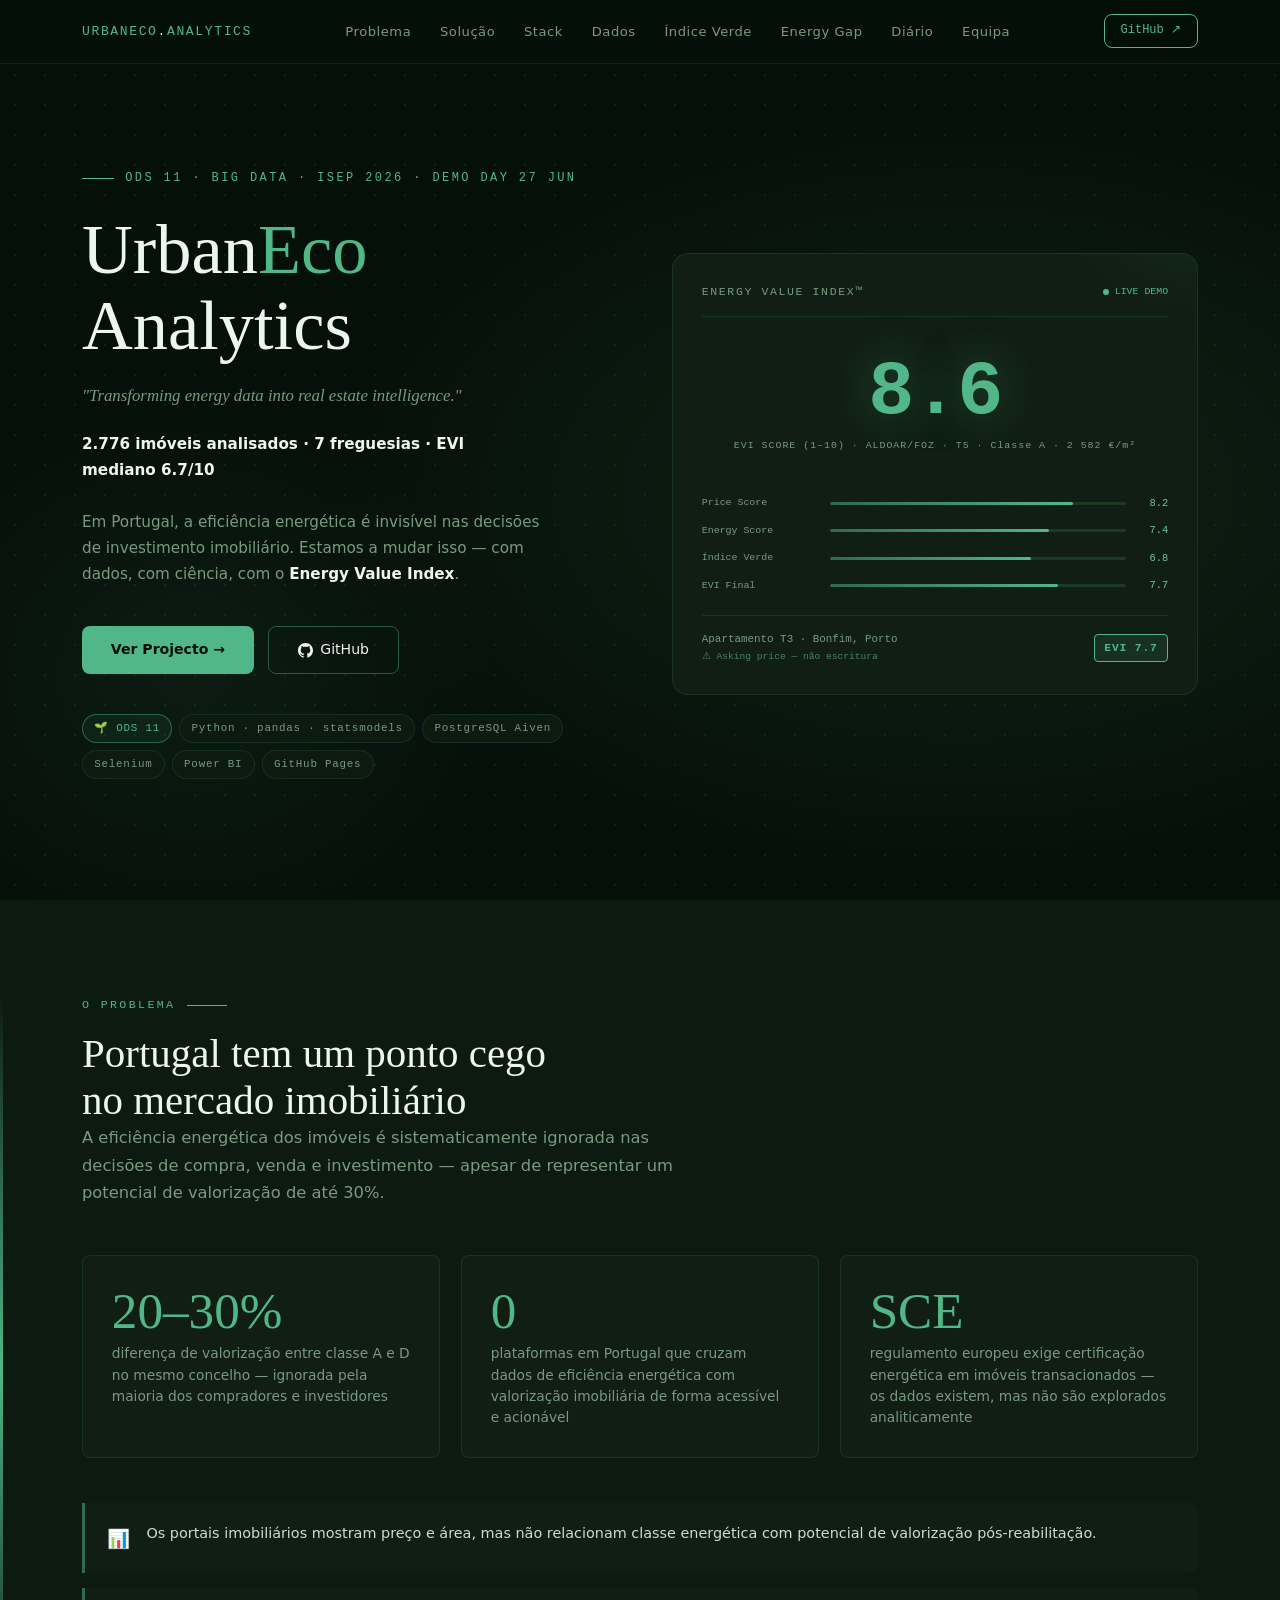
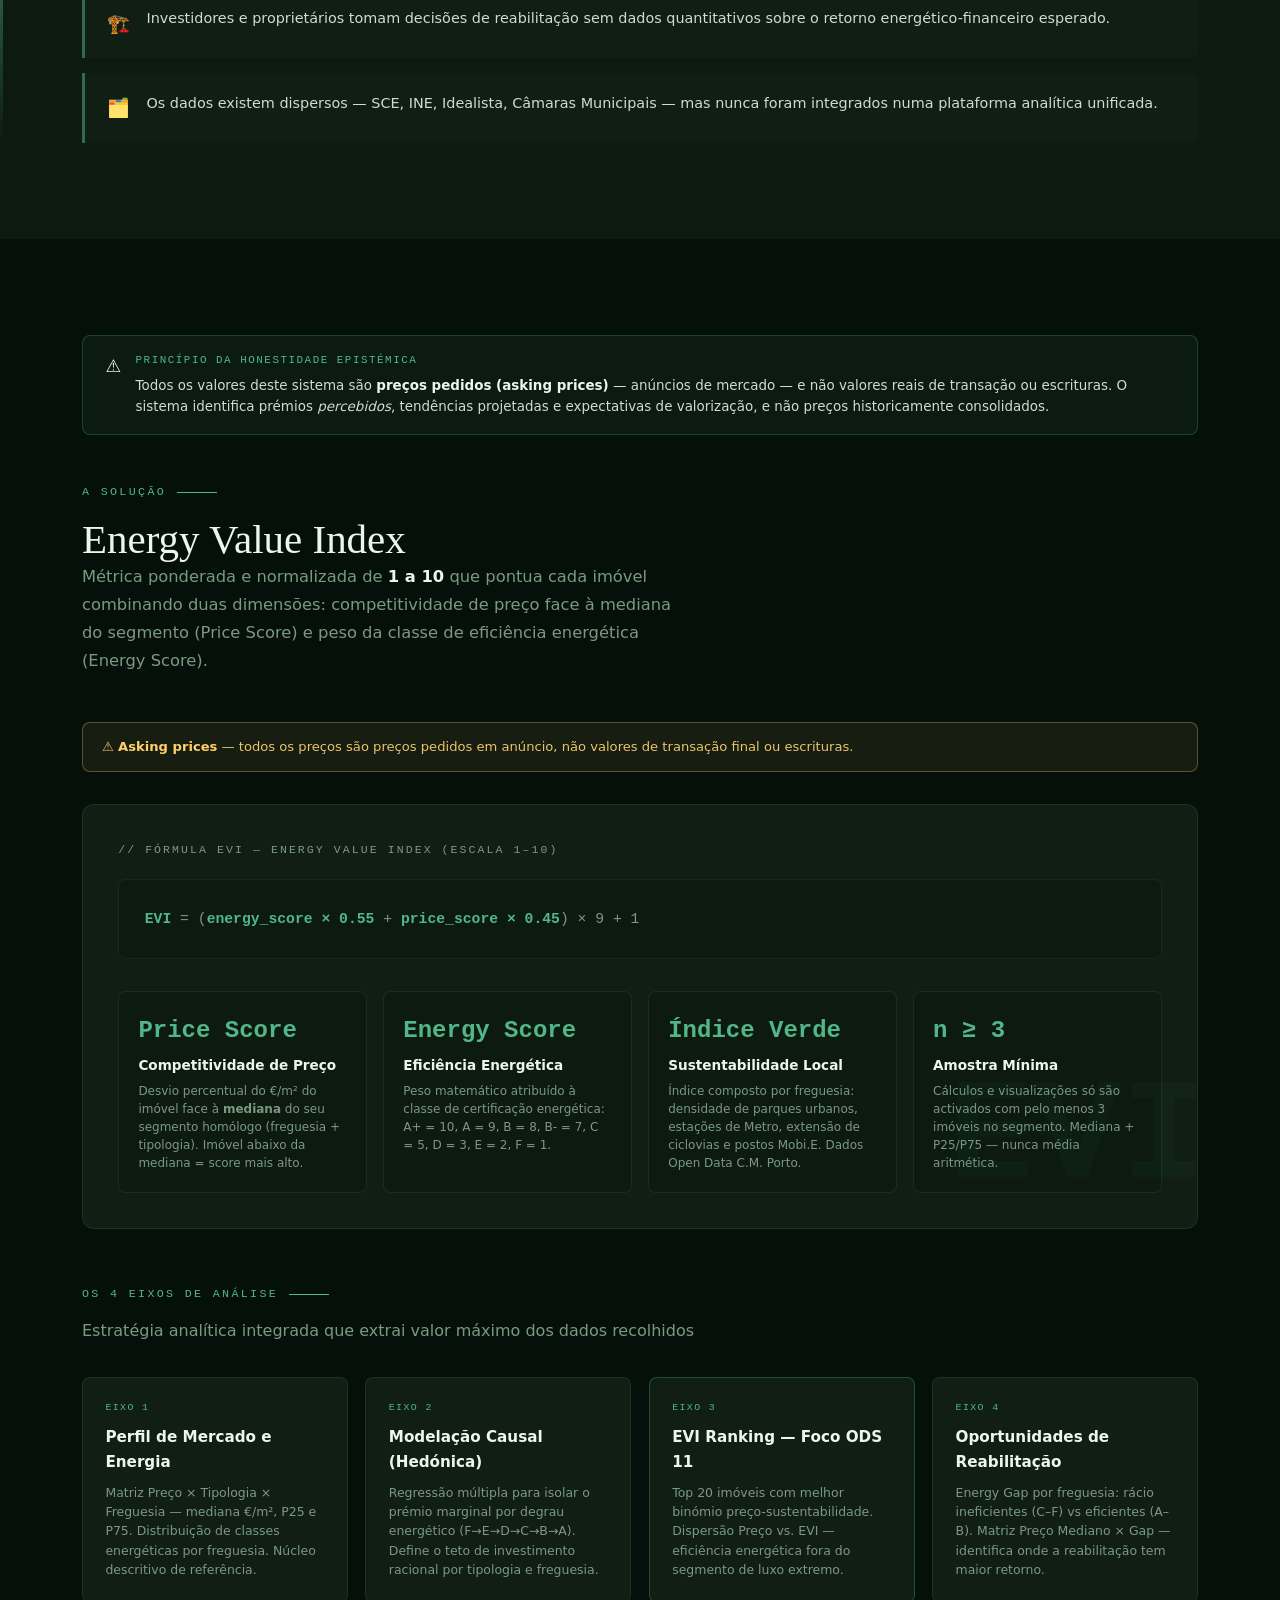
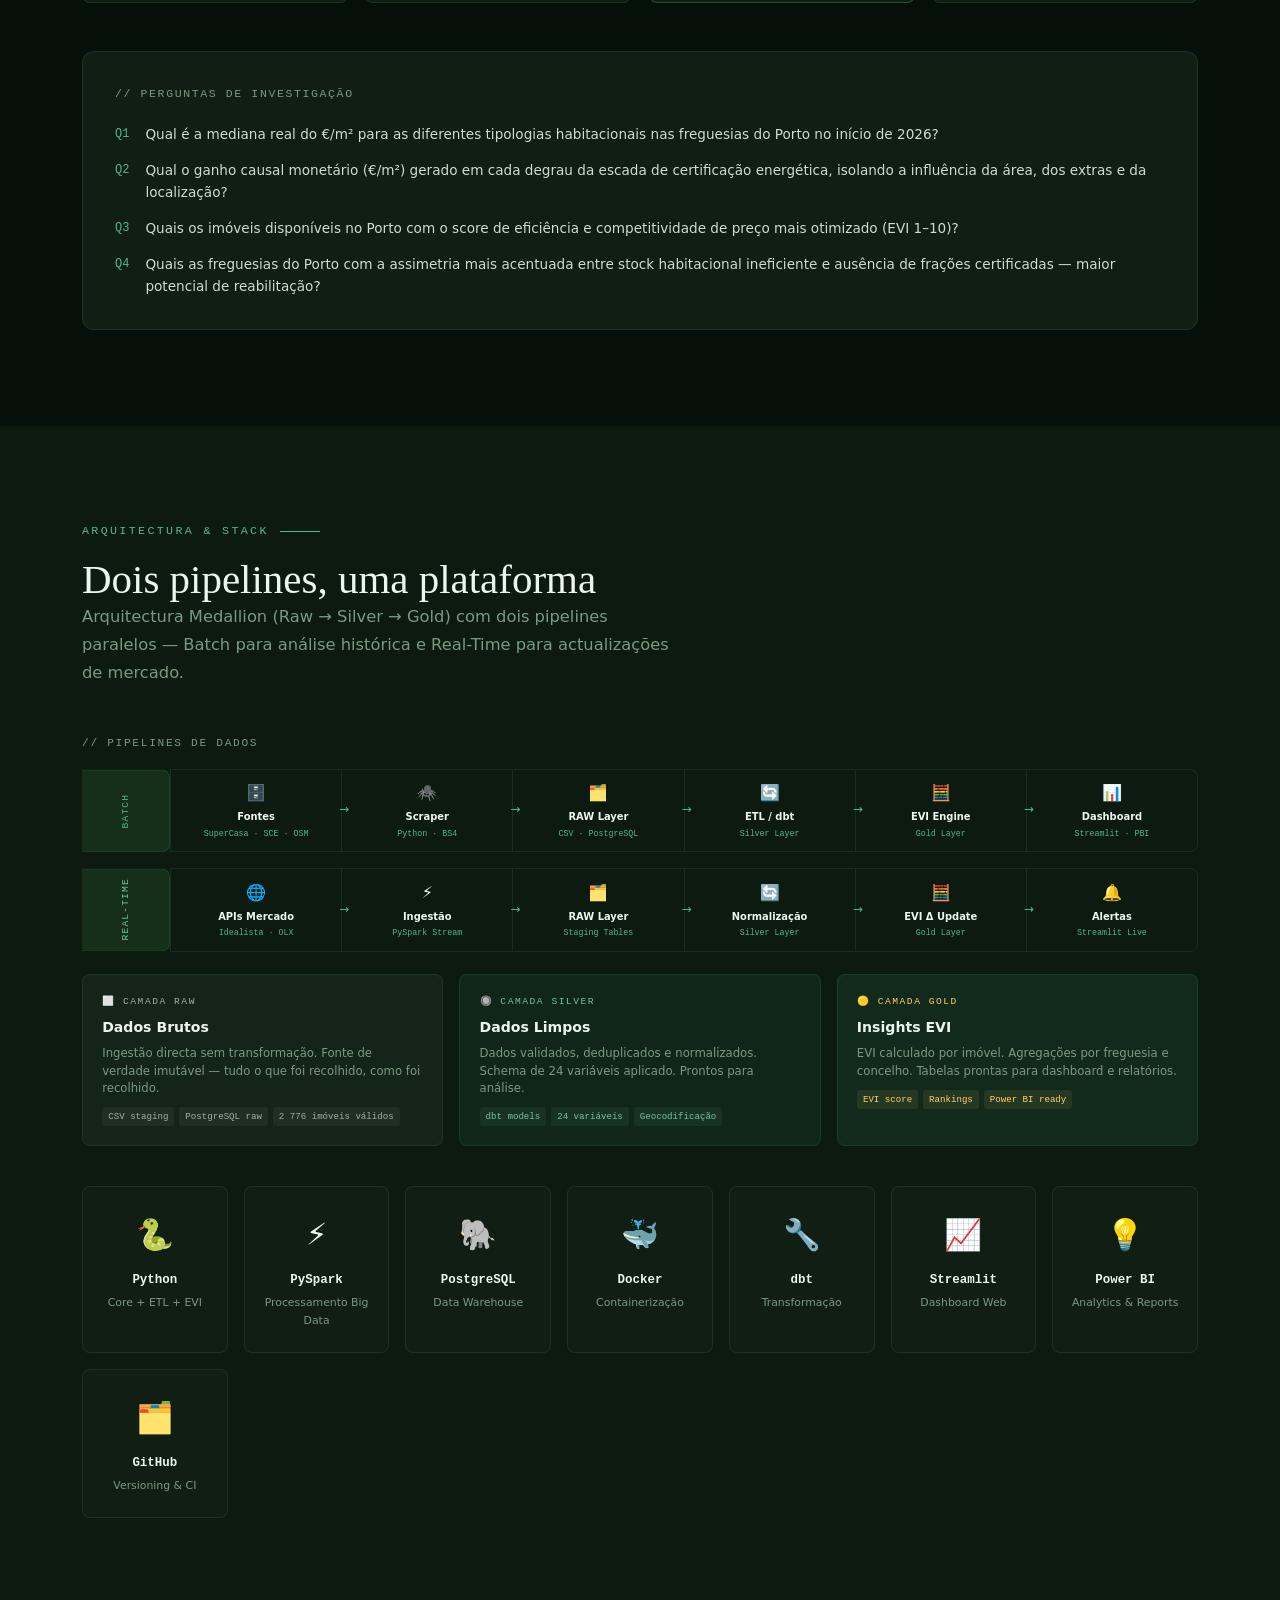
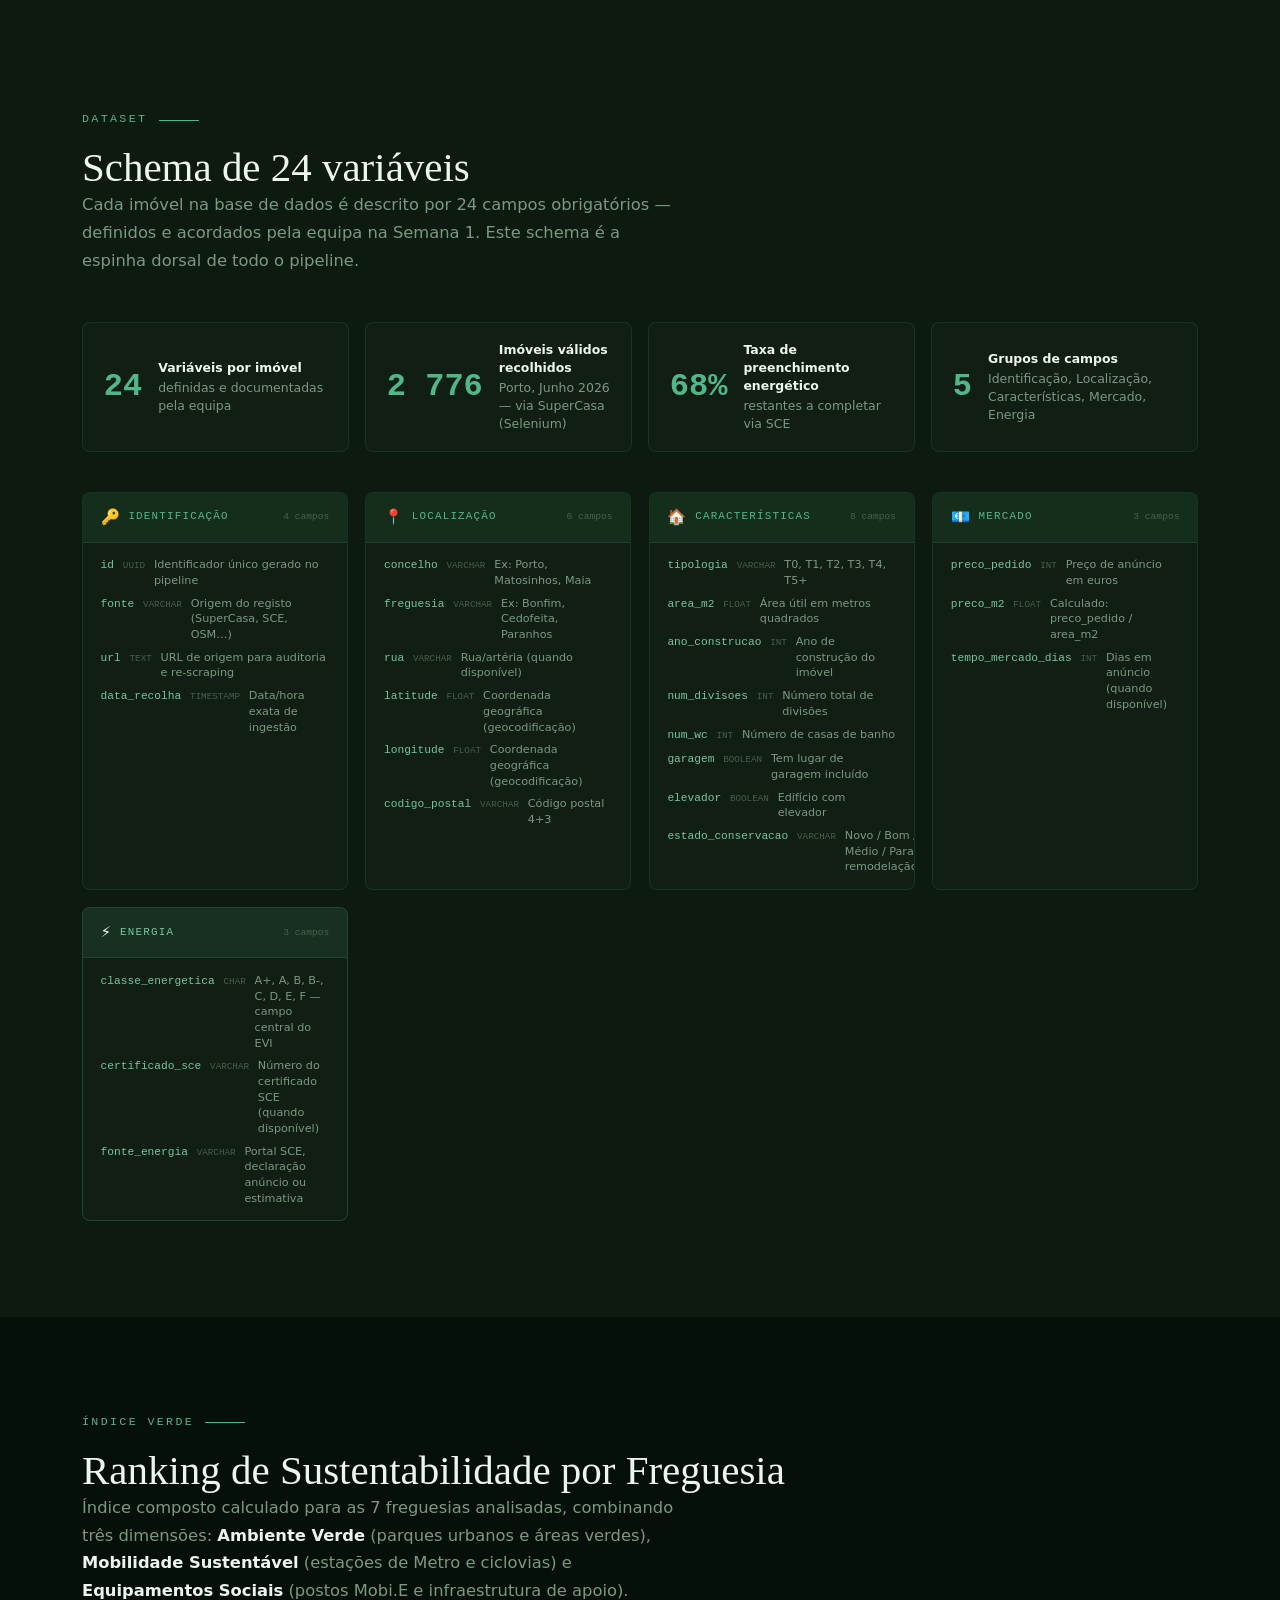
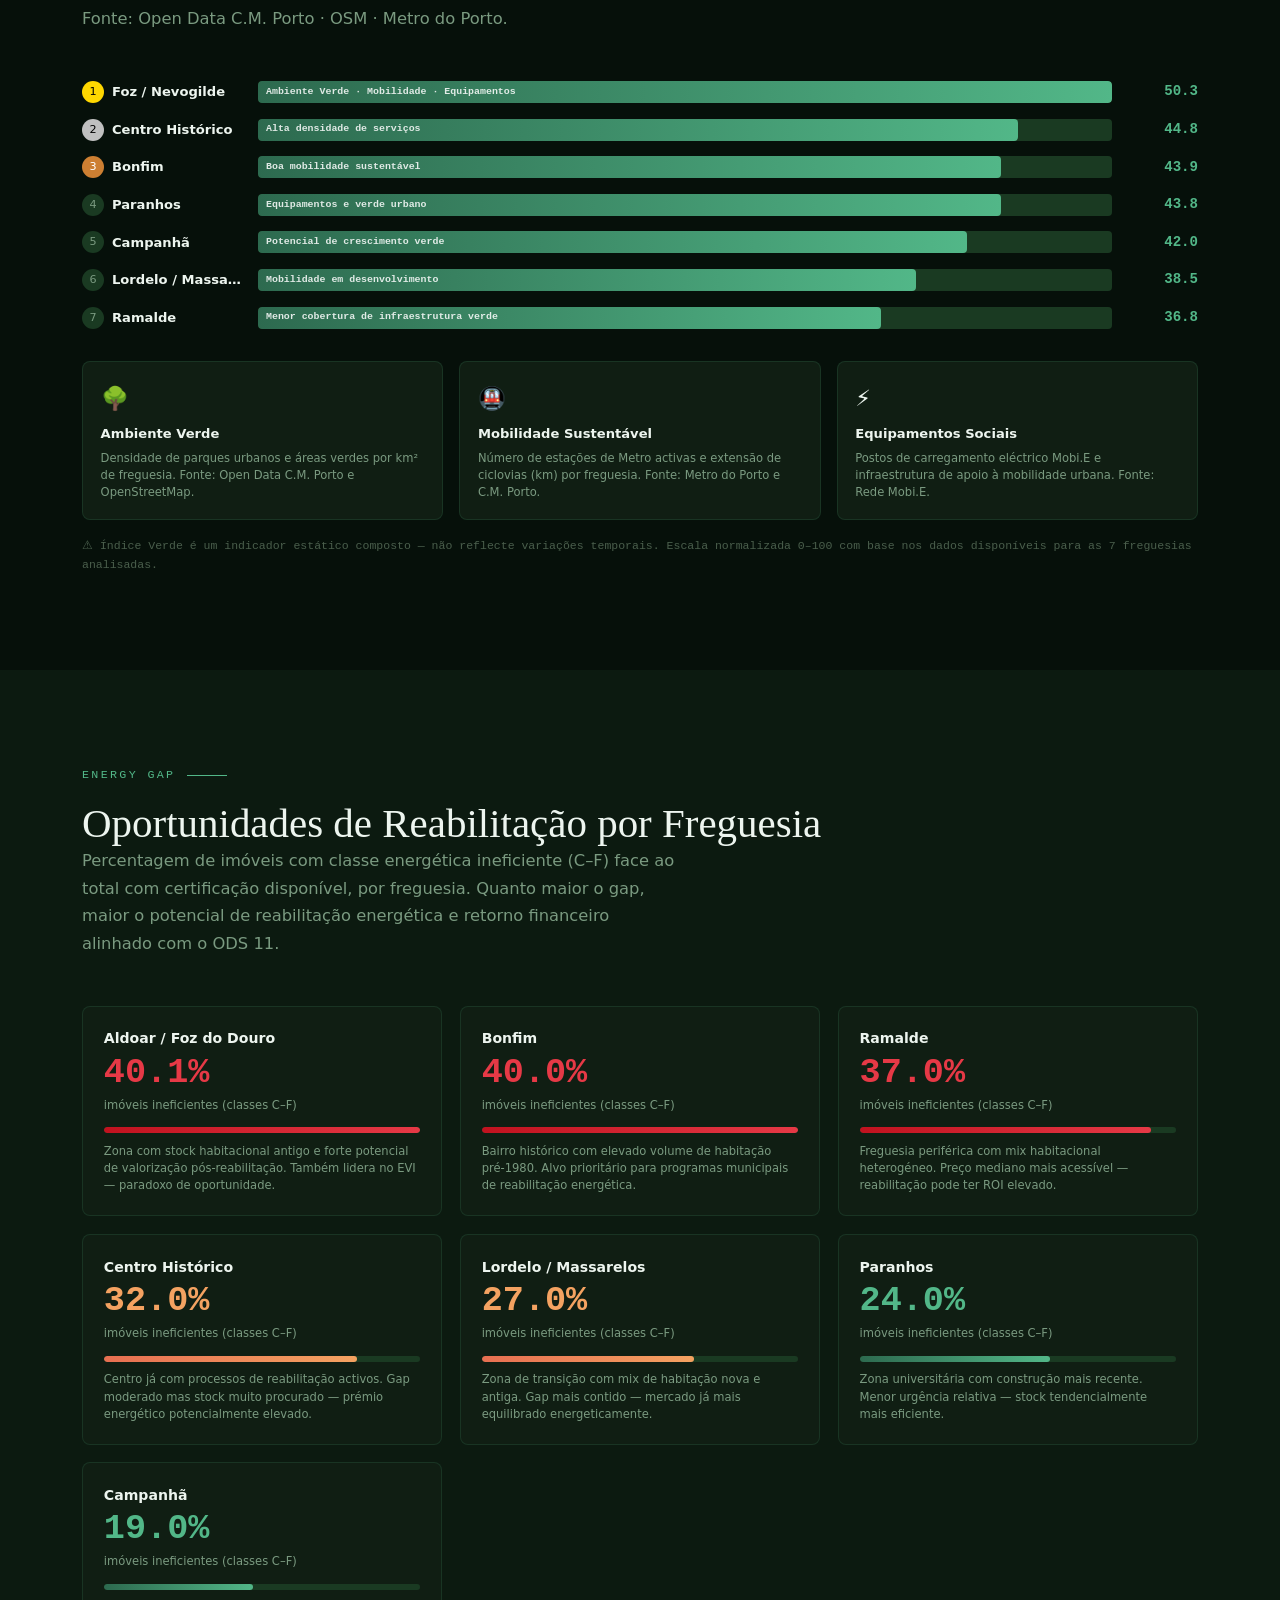
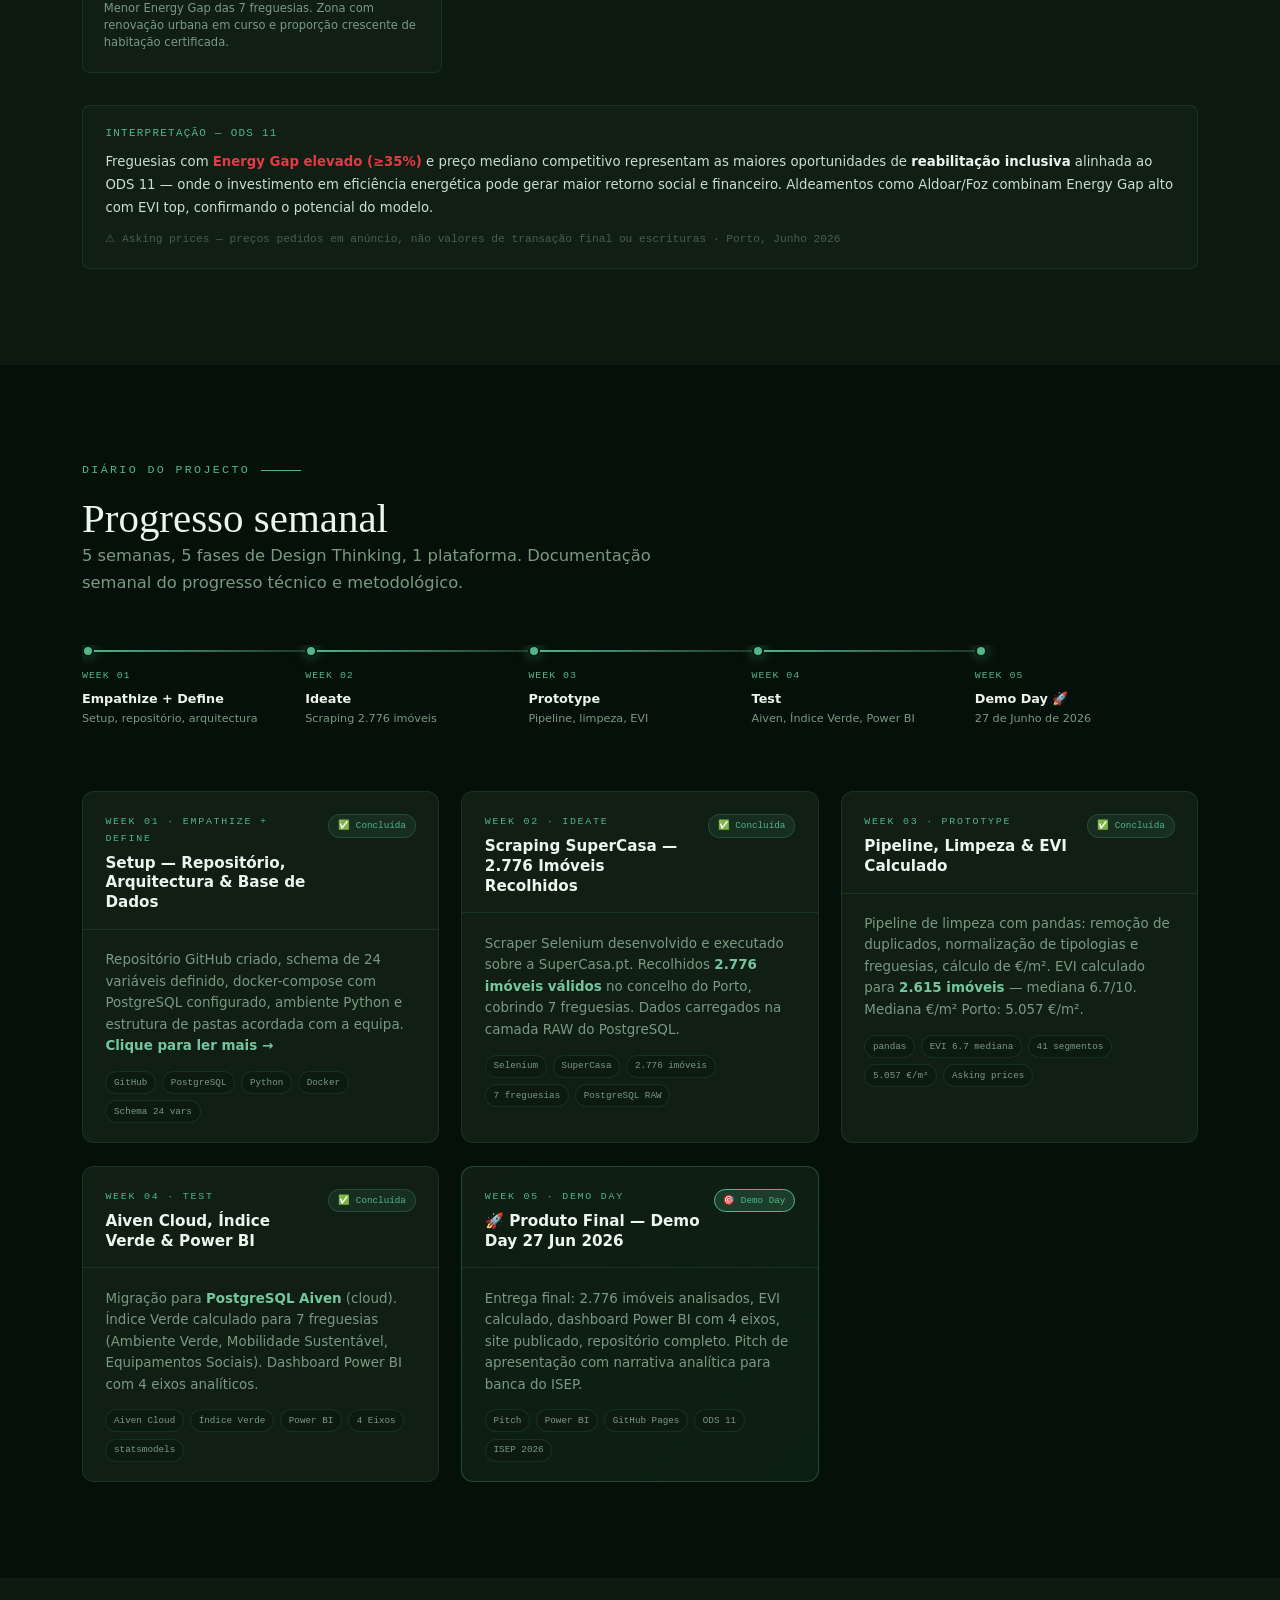
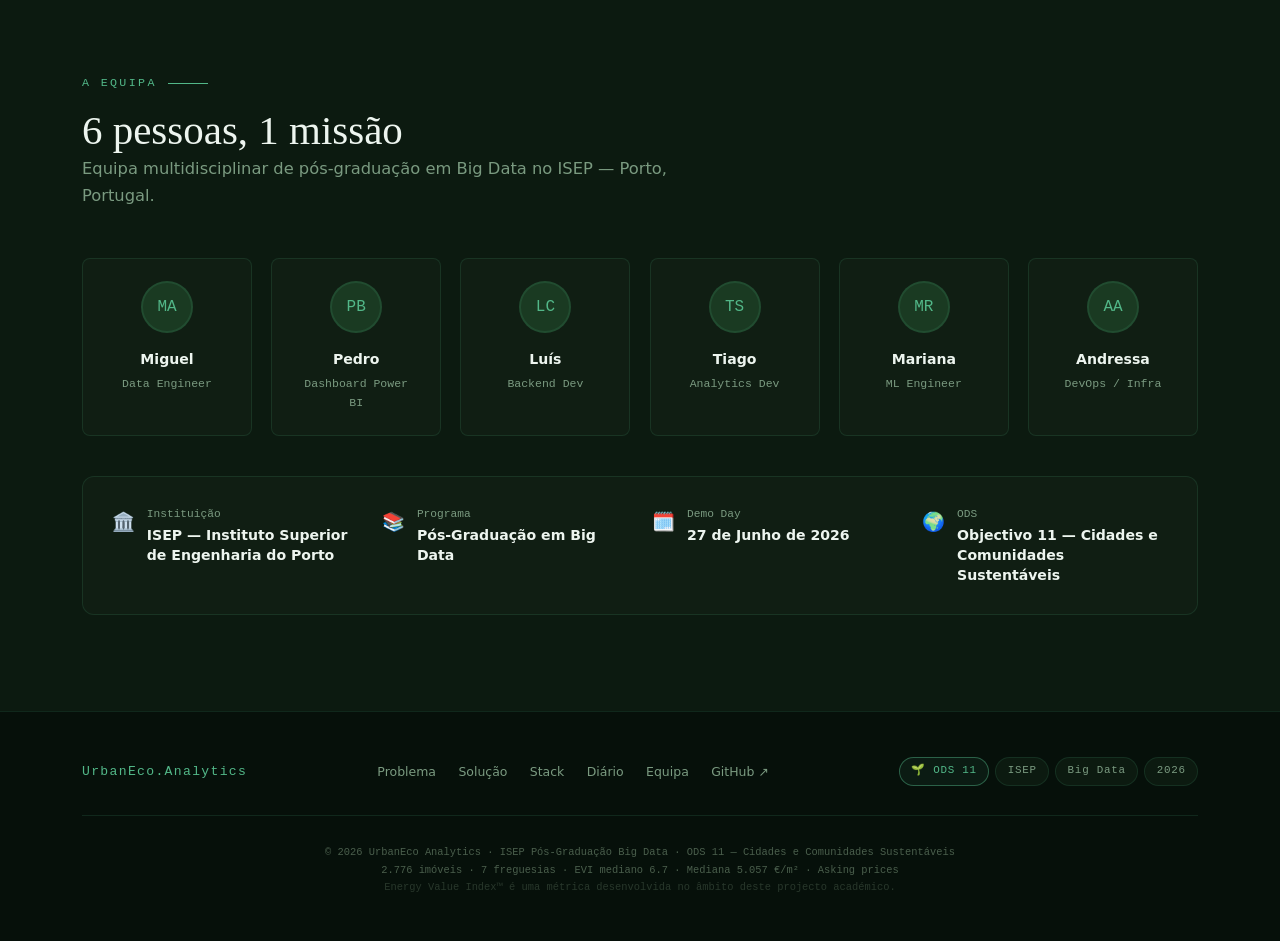
==== docs/index.html @ 64ac208b "Create index.html" ====
<!DOCTYPE html>
<html lang="pt">
<head>
  <meta charset="UTF-8">
  <meta name="viewport" content="width=device-width, initial-scale=1.0">
  <meta name="description" content="UrbanEco Analytics — Transforming energy data into real estate intelligence. Projecto académico Big Data, ISEP 2026. Energy Value Index (EVI).">
  <title>UrbanEco Analytics — Energy Value Index</title>
  <style>
    /* ============================================================
       RESET & TOKENS
    ============================================================ */
    *, *::before, *::after { box-sizing: border-box; margin: 0; padding: 0; }

    :root {
      --bg:           #06100a;
      --bg-surface:   #0c1a10;
      --bg-card:      #101e13;
      --bg-card-h:    #152019;
      --g-deep:       #1a3a22;
      --g-mid:        #2d6a4f;
      --g-accent:     #52b788;
      --g-bright:     #74c69d;
      --g-pale:       #b7e4c7;
      --g-glow:       rgba(82,183,136,.14);
      --white:        #edf5ef;
      --c100:         #cdddd0;
      --c400:         #7a9a80;
      --c600:         #4a5e4c;
      --border:       rgba(82,183,136,.14);
      --border-b:     rgba(82,183,136,.42);
      --ff-display:   Georgia,'Times New Roman',serif;
      --ff-body:      'Segoe UI',system-ui,-apple-system,sans-serif;
      --ff-mono:      'Courier New',Courier,monospace;
      --r:            8px;
      --t:            .28s ease;
    }

    html { scroll-behavior: smooth; }

    body {
      background: var(--bg);
      color: var(--white);
      font-family: var(--ff-body);
      line-height: 1.65;
      overflow-x: hidden;
    }

    h1,h2,h3 { font-family: var(--ff-display); font-weight: normal; }
    h1 { font-size: clamp(2.4rem,5.5vw,5rem); line-height: 1.08; }
    h2 { font-size: clamp(1.8rem,3.2vw,3rem); line-height: 1.15; }
    h3 { font-size: clamp(1rem,1.8vw,1.4rem); }
    p  { color: var(--c100); }
    a  { color: inherit; text-decoration: none; }

    .container { max-width: 1180px; margin: 0 auto; padding: 0 2rem; }
    section    { padding: 6rem 0; }

    ::-webkit-scrollbar            { width: 5px; height: 5px; }
    ::-webkit-scrollbar-track      { background: var(--bg); }
    ::-webkit-scrollbar-thumb      { background: var(--g-deep); border-radius: 3px; }
    ::-webkit-scrollbar-thumb:hover{ background: var(--g-mid); }
    ::selection { background: rgba(82,183,136,.28); color: var(--white); }

    /* ============================================================
       NAVIGATION
    ============================================================ */
    nav {
      position: fixed; top: 0; left: 0; right: 0; z-index: 100;
      background: rgba(6,16,10,.82);
      backdrop-filter: blur(14px);
      -webkit-backdrop-filter: blur(14px);
      border-bottom: 1px solid var(--border);
      padding: .9rem 0;
    }
    .nav-inner {
      display: flex; align-items: center;
      justify-content: space-between; gap: 1.5rem;
    }
    .nav-logo {
      font-family: var(--ff-mono); font-size: .82rem;
      letter-spacing: .12em; color: var(--g-accent);
      text-transform: uppercase; white-space: nowrap;
    }
    .nav-logo span { color: var(--white); }
    .nav-links { display: flex; gap: 1.8rem; list-style: none; }
    .nav-links a {
      font-size: .82rem; letter-spacing: .04em;
      color: var(--c400); transition: color var(--t);
    }
    .nav-links a:hover { color: var(--g-accent); }
    .nav-cta {
      background: transparent;
      border: 1px solid var(--g-accent);
      color: var(--g-accent); padding: .38rem 1rem;
      border-radius: var(--r); font-family: var(--ff-mono);
      font-size: .75rem; cursor: pointer; white-space: nowrap;
      transition: all var(--t);
    }
    .nav-cta:hover { background: var(--g-accent); color: var(--bg); }
    .hamburger {
      display: none; flex-direction: column; gap: 5px;
      cursor: pointer; padding: 4px;
    }
    .hamburger span {
      display: block; width: 22px; height: 2px;
      background: var(--g-accent); transition: var(--t);
    }

    /* ============================================================
       HERO
    ============================================================ */
    #hero {
      min-height: 100vh; display: flex; align-items: center;
      position: relative; overflow: hidden;
      padding: 8rem 0 5rem;
    }
    /* dot grid */
    #hero::before {
      content: '';
      position: absolute; inset: 0;
      background-image: radial-gradient(circle, rgba(82,183,136,.11) 1px, transparent 1px);
      background-size: 30px 30px;
      animation: gridDrift 22s linear infinite;
    }
    /* green glow */
    #hero::after {
      content: '';
      position: absolute; inset: 0;
      background:
        radial-gradient(ellipse 70% 60% at 75% 55%, rgba(26,58,34,.45) 0%, transparent 70%),
        radial-gradient(ellipse 40% 50% at 15% 75%, rgba(82,183,136,.07) 0%, transparent 60%);
      pointer-events: none;
    }
    @keyframes gridDrift {
      0%   { transform: translate(0,0); }
      100% { transform: translate(30px,30px); }
    }

    .hero-inner {
      display: grid; grid-template-columns: 1fr 1fr;
      gap: 4rem; align-items: center;
      position: relative; z-index: 1;
    }
    .hero-eyebrow {
      font-family: var(--ff-mono); font-size: .75rem;
      letter-spacing: .2em; color: var(--g-accent);
      text-transform: uppercase; margin-bottom: 1.4rem;
      display: flex; align-items: center; gap: .7rem;
    }
    .hero-eyebrow::before {
      content: ''; display: block;
      width: 2rem; height: 1px; background: var(--g-accent);
    }
    .hero-title { margin-bottom: 1.2rem; }
    .hero-title em { font-style: normal; color: var(--g-accent); }
    .hero-tagline {
      font-size: 1.05rem; color: var(--c400);
      margin-bottom: 1.4rem;
      font-style: italic; font-family: var(--ff-display);
    }
    .hero-desc {
      font-size: .95rem; color: var(--c400);
      margin-bottom: 2.4rem; max-width: 460px; line-height: 1.7;
    }
    .hero-desc strong { color: var(--white); }
    .hero-ctas {
      display: flex; gap: .9rem;
      flex-wrap: wrap; margin-bottom: 2.5rem;
    }
    .btn-primary {
      background: var(--g-accent); color: var(--bg);
      padding: .72rem 1.8rem; border-radius: var(--r);
      font-weight: 700; font-size: .88rem; border: none;
      cursor: pointer; display: inline-flex; align-items: center; gap: .45rem;
      transition: all var(--t);
    }
    .btn-primary:hover {
      background: var(--g-bright); transform: translateY(-2px);
      box-shadow: 0 8px 28px rgba(82,183,136,.32);
    }
    .btn-secondary {
      background: transparent; color: var(--white);
      padding: .72rem 1.8rem; border-radius: var(--r);
      font-size: .88rem; border: 1px solid var(--border-b);
      cursor: pointer; display: inline-flex; align-items: center; gap: .45rem;
      transition: all var(--t);
    }
    .btn-secondary:hover {
      border-color: var(--g-accent); color: var(--g-accent);
      background: var(--g-glow);
    }
    .hero-badges { display: flex; flex-wrap: wrap; gap: .45rem; }
    .badge {
      font-family: var(--ff-mono); font-size: .68rem;
      letter-spacing: .07em; padding: .28rem .7rem;
      border-radius: 100px; border: 1px solid var(--border);
      color: var(--c400); background: var(--bg-surface);
    }
    .badge-g {
      border-color: rgba(82,183,136,.45);
      color: var(--g-accent); background: rgba(82,183,136,.07);
    }

    /* ============================================================
       EVI DASHBOARD CARD
    ============================================================ */
    .evi-card {
      background: var(--bg-card);
      border: 1px solid var(--border);
      border-radius: 16px; padding: 1.8rem;
      position: relative; overflow: hidden;
    }
    .evi-card::before {
      content: '';
      position: absolute; top: -50%; right: -25%;
      width: 280px; height: 280px;
      background: radial-gradient(circle, rgba(82,183,136,.09) 0%, transparent 70%);
      pointer-events: none;
    }
    .evi-card-hdr {
      display: flex; align-items: center;
      justify-content: space-between;
      margin-bottom: 1.2rem; padding-bottom: .9rem;
      border-bottom: 1px solid var(--border);
    }
    .evi-card-title {
      font-family: var(--ff-mono); font-size: .72rem;
      letter-spacing: .14em; color: var(--c400); text-transform: uppercase;
    }
    .live-dot {
      display: flex; align-items: center; gap: .35rem;
      font-family: var(--ff-mono); font-size: .62rem; color: var(--g-accent);
    }
    .live-dot::before {
      content: ''; width: 6px; height: 6px;
      background: var(--g-accent); border-radius: 50%;
      animation: livePulse 1.8s ease-in-out infinite;
    }
    @keyframes livePulse {
      0%,100% { opacity: 1; transform: scale(1); }
      50%      { opacity: .45; transform: scale(.75); }
    }
    .evi-score { text-align: center; padding: 1.2rem 0; }
    .evi-number {
      font-family: var(--ff-mono); font-size: 4.8rem; font-weight: bold;
      color: var(--g-accent); line-height: 1;
      text-shadow: 0 0 48px rgba(82,183,136,.38);
      letter-spacing: -.02em;
    }
    .evi-label {
      font-family: var(--ff-mono); font-size: .62rem;
      color: var(--c400); letter-spacing: .1em; margin-top: .4rem;
    }
    .evi-breakdown { display: flex; flex-direction: column; gap: .65rem; margin-top: 1.3rem; }
    .evi-row { display: flex; align-items: center; gap: .65rem; }
    .evi-row-lbl {
      font-family: var(--ff-mono); font-size: .62rem;
      color: var(--c400); width: 118px; flex-shrink: 0;
    }
    .evi-bar-bg {
      flex: 1; height: 3px;
      background: var(--g-deep); border-radius: 2px; overflow: hidden;
    }
    .evi-bar {
      height: 100%;
      background: linear-gradient(90deg, var(--g-mid), var(--g-accent));
      border-radius: 2px; width: 0;
      transition: width 1.4s cubic-bezier(.25,.8,.25,1);
    }
    .evi-row-val {
      font-family: var(--ff-mono); font-size: .65rem;
      color: var(--g-bright); width: 32px; text-align: right;
    }
    .evi-card-ftr {
      margin-top: 1.3rem; padding-top: .9rem;
      border-top: 1px solid var(--border);
      display: flex; align-items: center; justify-content: space-between;
    }
    .evi-prop {
      font-size: .68rem; color: var(--c400); font-family: var(--ff-mono);
      line-height: 1.6;
    }
    .evi-class {
      background: rgba(82,183,136,.12);
      border: 1px solid var(--g-accent);
      color: var(--g-accent); padding: .22rem .6rem;
      border-radius: 4px; font-family: var(--ff-mono);
      font-size: .7rem; font-weight: bold; letter-spacing: .08em;
    }

    /* ============================================================
       SECTION HEADERS (shared)
    ============================================================ */
    .eyebrow {
      font-family: var(--ff-mono); font-size: .73rem;
      letter-spacing: .2em; color: var(--g-accent);
      text-transform: uppercase; margin-bottom: .9rem;
      display: flex; align-items: center; gap: .7rem;
    }
    .eyebrow::after {
      content: ''; flex: 1; max-width: 2.5rem;
      height: 1px; background: var(--g-accent);
    }
    .section-intro {
      font-size: 1.02rem; color: var(--c400);
      max-width: 600px; margin-bottom: 3rem; line-height: 1.7;
    }

    /* ============================================================
       PROBLEMA
    ============================================================ */
    #problema {
      background: var(--bg-surface);
      position: relative;
    }
    #problema::before {
      content: '';
      position: absolute; left: 0; top: 0; bottom: 0;
      width: 3px;
      background: linear-gradient(180deg, transparent 10%, var(--g-accent) 50%, transparent 90%);
    }
    .stats-grid {
      display: grid;
      grid-template-columns: repeat(auto-fit, minmax(260px,1fr));
      gap: 1.3rem; margin-bottom: 2.8rem;
    }
    .stat-card {
      background: var(--bg-card); border: 1px solid var(--border);
      border-radius: var(--r); padding: 1.8rem;
      transition: border-color var(--t), transform var(--t);
    }
    .stat-card:hover { border-color: var(--border-b); transform: translateY(-4px); }
    .stat-number {
      font-family: var(--ff-display); font-size: 3.2rem;
      color: var(--g-accent); line-height: 1; margin-bottom: .45rem;
    }
    .stat-desc { font-size: .86rem; color: var(--c400); line-height: 1.55; }

    .problem-list { display: flex; flex-direction: column; gap: .9rem; }
    .problem-item {
      display: flex; gap: 1rem; padding: 1.2rem 1.4rem;
      background: var(--bg-card);
      border-left: 3px solid var(--g-mid);
      border-radius: 0 var(--r) var(--r) 0;
      transition: border-color var(--t);
    }
    .problem-item:hover { border-left-color: var(--g-accent); }
    .problem-icon { font-size: 1.15rem; flex-shrink: 0; margin-top: .1rem; }
    .problem-text { font-size: .9rem; color: var(--c100); line-height: 1.6; }

    /* ============================================================
       SOLUÇÃO
    ============================================================ */
    .evi-formula-box {
      background: var(--bg-card); border: 1px solid var(--border);
      border-radius: 12px; padding: 2.2rem; margin-bottom: 2.5rem;
      position: relative; overflow: hidden;
    }
    .evi-formula-box::after {
      content: 'EVI';
      position: absolute; right: -10px; bottom: -30px;
      font-family: var(--ff-mono); font-size: 9rem; font-weight: bold;
      color: rgba(82,183,136,.04); pointer-events: none; user-select: none;
    }
    .formula-label {
      font-family: var(--ff-mono); font-size: .72rem;
      letter-spacing: .18em; color: var(--c400);
      text-transform: uppercase; margin-bottom: 1.3rem;
    }
    .formula-eq {
      font-family: var(--ff-mono);
      font-size: clamp(.68rem,1.4vw,.92rem);
      color: var(--white); line-height: 2.2;
      background: var(--bg-surface); padding: 1.4rem 1.6rem;
      border-radius: var(--r); border: 1px solid rgba(82,183,136,.1);
      margin-bottom: 2rem; overflow-x: auto;
      white-space: nowrap;
    }
    .eq-g  { color: var(--g-accent); font-weight: bold; }
    .eq-d  { color: var(--c400); }
    .formula-components {
      display: grid;
      grid-template-columns: repeat(auto-fit, minmax(190px,1fr));
      gap: 1rem;
    }
    .fc {
      background: var(--bg-surface); border: 1px solid var(--border);
      border-radius: var(--r); padding: 1.2rem;
      transition: border-color var(--t);
    }
    .fc:hover { border-color: var(--border-b); }
    .fc-w { font-family: var(--ff-mono); font-size: 1.5rem; color: var(--g-accent); font-weight: bold; margin-bottom: .2rem; }
    .fc-n { font-size: .85rem; color: var(--white); margin-bottom: .4rem; font-weight: 600; }
    .fc-d { font-size: .75rem; color: var(--c400); line-height: 1.5; }

    .evi-scale {
      background: var(--bg-card); border: 1px solid var(--border);
      border-radius: 12px; padding: 2rem;
    }
    .scale-label {
      font-family: var(--ff-mono); font-size: .72rem;
      letter-spacing: .14em; color: var(--c400);
      text-transform: uppercase; margin-bottom: 1.3rem;
    }
    .scale-bar {
      height: 10px; border-radius: 5px;
      background: linear-gradient(90deg,#e63946 0%,#f4a261 25%,#e9c46a 50%,var(--g-mid) 75%,var(--g-accent) 100%);
      margin-bottom: .5rem;
    }
    .scale-ticks {
      display: flex; justify-content: space-between;
      font-family: var(--ff-mono); font-size: .62rem; color: var(--c400);
      margin-bottom: 1.5rem;
    }
    .scale-legend {
      display: grid;
      grid-template-columns: repeat(auto-fit, minmax(210px,1fr));
      gap: .65rem;
    }
    .sl {
      display: flex; align-items: flex-start; gap: .5rem;
      font-size: .78rem;
    }
    .sl-dot {
      width: 8px; height: 8px; border-radius: 50%;
      flex-shrink: 0; margin-top: .3rem;
    }
    .sl-txt { color: var(--c400); }
    .sl-txt strong { color: var(--white); }

    /* ============================================================
       ARQUITECTURA
    ============================================================ */
    #arquitectura { background: var(--bg-surface); }

    .arch-flow {
      display: flex; align-items: stretch; gap: 0;
      margin-bottom: 3rem; overflow-x: auto; padding-bottom: 1rem;
    }
    .arch-step {
      flex: 1; min-width: 130px;
      display: flex; flex-direction: column;
      align-items: center; position: relative;
    }
    .arch-step:not(:last-child)::after {
      content: '→';
      position: absolute; right: -10px; top: 38px;
      color: var(--g-accent); font-size: 1.1rem; z-index: 1;
    }
    .arch-box {
      background: var(--bg-card); border: 1px solid var(--border);
      border-radius: var(--r); padding: 1.15rem .9rem;
      text-align: center; width: 100%;
      transition: border-color var(--t), transform var(--t);
    }
    .arch-step:hover .arch-box {
      border-color: var(--border-b); transform: translateY(-4px);
    }
    .arch-icon  { font-size: 1.7rem; margin-bottom: .4rem; }
    .arch-name  { font-size: .78rem; font-weight: 700; color: var(--white); margin-bottom: .2rem; }
    .arch-tech  { font-family: var(--ff-mono); font-size: .6rem; color: var(--g-accent); }
    .arch-desc  { font-size: .68rem; color: var(--c400); margin-top: .3rem; line-height: 1.4; }

    .stack-grid {
      display: grid;
      grid-template-columns: repeat(auto-fit, minmax(135px,1fr));
      gap: 1rem;
    }
    .sc {
      background: var(--bg-card); border: 1px solid var(--border);
      border-radius: var(--r); padding: 1.4rem 1rem;
      text-align: center;
      transition: all var(--t);
    }
    .sc:hover {
      border-color: var(--border-b); background: var(--bg-card-h);
      transform: translateY(-4px);
    }
    .sc-icon { font-size: 1.9rem; margin-bottom: .65rem; }
    .sc-name  { font-family: var(--ff-mono); font-size: .78rem; color: var(--white); font-weight: 700; margin-bottom: .2rem; }
    .sc-role  { font-size: .68rem; color: var(--c400); }

    /* ============================================================
       BLOG / SEMANAS
    ============================================================ */
    .timeline {
      display: flex; overflow-x: auto; padding-bottom: 1rem;
      gap: 0; margin-bottom: 3rem;
    }
    .tl-item {
      flex: 1; min-width: 150px;
      padding: 0 1rem 0 0; position: relative;
    }
    .tl-item::before {
      content: ''; position: absolute;
      left: 6px; top: 5px; right: 0; height: 2px;
      background: var(--g-deep);
    }
    .tl-item:last-child::before { display: none; }
    .tl-item.active::before {
      background: linear-gradient(90deg, var(--g-accent), var(--g-deep));
    }
    .tl-dot {
      width: 12px; height: 12px; border-radius: 50%;
      background: var(--g-mid); border: 2px solid var(--bg-surface);
      position: relative; z-index: 1; margin-bottom: .7rem;
    }
    .tl-item.active .tl-dot {
      background: var(--g-accent);
      box-shadow: 0 0 12px rgba(82,183,136,.5);
    }
    .tl-w { font-family: var(--ff-mono); font-size: .62rem; color: var(--g-accent); letter-spacing: .1em; margin-bottom: .2rem; }
    .tl-p { font-size: .8rem; color: var(--white); font-weight: 600; margin-bottom: .15rem; }
    .tl-d { font-size: .7rem; color: var(--c400); line-height: 1.4; }

    .weeks-grid {
      display: grid;
      grid-template-columns: repeat(auto-fit, minmax(300px,1fr));
      gap: 1.4rem;
    }
    .week-card {
      background: var(--bg-card); border: 1px solid var(--border);
      border-radius: 12px; overflow: hidden;
      transition: all var(--t); cursor: pointer;
    }
    .week-card:hover {
      border-color: var(--border-b); transform: translateY(-4px);
      box-shadow: 0 14px 44px rgba(0,0,0,.3);
    }
    .week-card.future {
      opacity: .5; cursor: default;
    }
    .week-card.future:hover {
      transform: none; box-shadow: none; border-color: var(--border);
    }
    .wc-hdr {
      padding: 1.4rem 1.4rem 1rem;
      border-bottom: 1px solid var(--border);
      display: flex; align-items: flex-start;
      justify-content: space-between; gap: .8rem;
    }
    .wc-num {
      font-family: var(--ff-mono); font-size: .62rem;
      letter-spacing: .18em; color: var(--g-accent);
      text-transform: uppercase; margin-bottom: .4rem;
    }
    .wc-title {
      font-size: .95rem; font-weight: 700;
      color: var(--white); line-height: 1.3;
    }
    .wc-badge {
      background: rgba(82,183,136,.1); border: 1px solid rgba(82,183,136,.22);
      color: var(--g-accent); padding: .18rem .55rem;
      border-radius: 100px; font-family: var(--ff-mono);
      font-size: .58rem; white-space: nowrap; flex-shrink: 0;
    }
    .wc-body { padding: 1.2rem 1.4rem; }
    .wc-content {
      font-size: .84rem; color: var(--c400);
      line-height: 1.6; margin-bottom: .9rem;
    }
    .future-flag {
      display: inline-flex; align-items: center; gap: .4rem;
      font-family: var(--ff-mono); font-size: .65rem; color: var(--c600);
      margin-bottom: .5rem;
    }
    .future-flag::before {
      content: ''; width: 5px; height: 5px;
      background: var(--c600); border-radius: 50%;
    }
    .wc-tags { display: flex; flex-wrap: wrap; gap: .38rem; }
    .wc-tag {
      font-family: var(--ff-mono); font-size: .58rem;
      padding: .18rem .48rem;
      background: var(--bg-surface); border: 1px solid var(--border);
      color: var(--c400); border-radius: 100px;
    }

    /* ============================================================
       MODAL
    ============================================================ */
    .modal-overlay {
      display: none; position: fixed; inset: 0; z-index: 200;
      background: rgba(6,16,10,.88);
      backdrop-filter: blur(10px); -webkit-backdrop-filter: blur(10px);
      align-items: center; justify-content: center; padding: 1.5rem;
    }
    .modal-overlay.open { display: flex; }

    .modal-box {
      background: var(--bg-card); border: 1px solid var(--border-b);
      border-radius: 16px; max-width: 680px; width: 100%;
      max-height: 82vh; overflow-y: auto;
    }
    .modal-hdr {
      padding: 1.8rem 1.8rem 1.3rem;
      border-bottom: 1px solid var(--border);
      display: flex; justify-content: space-between; align-items: flex-start;
      position: sticky; top: 0; background: var(--bg-card);
      border-radius: 16px 16px 0 0;
    }
    .modal-close {
      background: none; border: 1px solid var(--border);
      color: var(--c400); cursor: pointer;
      width: 30px; height: 30px; border-radius: 50%;
      display: flex; align-items: center; justify-content: center;
      font-size: .9rem; transition: all var(--t); flex-shrink: 0;
    }
    .modal-close:hover { border-color: var(--g-accent); color: var(--g-accent); }
    .modal-body { padding: 1.8rem; }
    .modal-body h4 {
      font-size: .72rem; color: var(--g-accent);
      font-family: var(--ff-mono); letter-spacing: .12em;
      text-transform: uppercase; margin: 1.4rem 0 .65rem;
    }
    .modal-body h4:first-child { margin-top: 0; }
    .modal-body ul { list-style: none; display: flex; flex-direction: column; gap: .45rem; }
    .modal-body li {
      font-size: .85rem; color: var(--c100);
      padding-left: 1.2rem; position: relative; line-height: 1.55;
    }
    .modal-body li::before { content: '—'; position: absolute; left: 0; color: var(--g-mid); }
    .modal-body p { font-size: .85rem; color: var(--c100); line-height: 1.7; }
    .modal-body strong { color: var(--white); }

    /* ============================================================
       EQUIPA
    ============================================================ */
    #equipa { background: var(--bg-surface); }

    .team-grid {
      display: grid;
      grid-template-columns: repeat(auto-fit, minmax(150px,1fr));
      gap: 1.2rem; margin-bottom: 2.5rem;
    }
    .team-card {
      background: var(--bg-card); border: 1px solid var(--border);
      border-radius: var(--r); padding: 1.4rem;
      text-align: center; transition: all var(--t);
    }
    .team-card:hover { border-color: var(--border-b); transform: translateY(-4px); }
    .team-av {
      width: 52px; height: 52px; border-radius: 50%;
      background: var(--g-deep); border: 2px solid var(--border);
      margin: 0 auto .9rem;
      display: flex; align-items: center; justify-content: center;
      font-family: var(--ff-mono); font-size: 1rem; color: var(--g-accent);
    }
    .team-role { font-size: .72rem; color: var(--c400); font-family: var(--ff-mono); }

    .team-meta {
      background: var(--bg-card); border: 1px solid var(--border);
      border-radius: 12px; padding: 1.8rem;
      display: grid; grid-template-columns: repeat(auto-fit, minmax(220px,1fr));
      gap: 1.5rem;
    }
    .tm-item { display: flex; align-items: flex-start; gap: .75rem; }
    .tm-icon { font-size: 1.15rem; flex-shrink: 0; margin-top: .1rem; }
    .tm-lbl { font-size: .7rem; color: var(--c400); font-family: var(--ff-mono); margin-bottom: .15rem; }
    .tm-val { font-size: .88rem; color: var(--white); font-weight: 600; line-height: 1.4; }

    /* ============================================================
       FOOTER
    ============================================================ */
    footer {
      background: var(--bg); border-top: 1px solid var(--border);
      padding: 2.8rem 0;
    }
    .footer-inner {
      display: flex; align-items: center;
      justify-content: space-between; flex-wrap: wrap; gap: 1.5rem;
    }
    .footer-logo {
      font-family: var(--ff-mono); font-size: .82rem;
      color: var(--g-accent); letter-spacing: .1em;
    }
    .footer-links { display: flex; gap: 1.4rem; list-style: none; flex-wrap: wrap; }
    .footer-links a { font-size: .78rem; color: var(--c400); transition: color var(--t); }
    .footer-links a:hover { color: var(--g-accent); }
    .footer-badges { display: flex; gap: .4rem; flex-wrap: wrap; }
    .footer-meta {
      font-family: var(--ff-mono); font-size: .65rem; color: var(--c600);
      text-align: center; margin-top: 1.8rem; padding-top: 1.8rem;
      border-top: 1px solid var(--border);
    }

    /* ============================================================
       TEAM NAMES
    ============================================================ */
    .team-name {
      font-size: .88rem; font-weight: 700;
      color: var(--white); margin-bottom: .2rem;
    }

    /* ============================================================
       SCHEMA TABLE
    ============================================================ */
    #dados { background: var(--bg-surface); }

    .schema-stats {
      display: grid;
      grid-template-columns: repeat(auto-fit, minmax(250px,1fr));
      gap: 1rem; margin-bottom: 2.5rem;
    }
    .schema-stat {
      background: var(--bg-card); border: 1px solid var(--border);
      border-radius: var(--r); padding: 1.1rem 1.3rem;
      display: flex; align-items: center; gap: 1rem;
    }
    .schema-stat-num {
      font-family: var(--ff-mono); font-size: 2rem;
      color: var(--g-accent); font-weight: bold; line-height: 1; flex-shrink: 0;
    }
    .schema-stat-lbl { font-size: .78rem; color: var(--c400); line-height: 1.45; }
    .schema-stat-lbl strong { color: var(--white); display: block; margin-bottom: .1rem; }

    .schema-groups {
      display: grid;
      grid-template-columns: repeat(auto-fit, minmax(230px,1fr));
      gap: 1.1rem;
    }
    .sg {
      background: var(--bg-card); border: 1px solid var(--border);
      border-radius: var(--r); overflow: hidden;
      transition: border-color var(--t);
    }
    .sg:hover { border-color: var(--border-b); }
    .sg-hdr {
      padding: .75rem 1.1rem;
      background: rgba(26,58,34,.6);
      border-bottom: 1px solid var(--border);
      display: flex; align-items: center; gap: .55rem;
    }
    .sg-icon { font-size: .95rem; }
    .sg-title {
      font-family: var(--ff-mono); font-size: .68rem;
      letter-spacing: .11em; color: var(--g-accent);
      text-transform: uppercase;
    }
    .sg-count {
      margin-left: auto; font-family: var(--ff-mono);
      font-size: .6rem; color: var(--c600);
    }
    .sg-fields { padding: .85rem 1.1rem; display: flex; flex-direction: column; gap: .38rem; }
    .sf { display: flex; align-items: baseline; gap: .55rem; }
    .sf-name { font-family: var(--ff-mono); font-size: .7rem; color: var(--g-bright); white-space: nowrap; flex-shrink: 0; }
    .sf-type { font-family: var(--ff-mono); font-size: .58rem; color: var(--c600); white-space: nowrap; flex-shrink: 0; }
    .sf-desc { font-size: .7rem; color: var(--c400); line-height: 1.4; }

    /* ============================================================
       PIPELINE DIAGRAM (Batch + Real-Time + Medallion)
    ============================================================ */
    .pipeline-diagram { margin-bottom: 2.5rem; }
    .pipeline-tracks  { display: flex; flex-direction: column; gap: 1rem; }
    .pipeline-track   { display: grid; grid-template-columns: 88px 1fr; align-items: stretch; }
    .track-label {
      background: rgba(26,58,34,.7); border: 1px solid var(--border);
      border-right: none; border-radius: var(--r) 0 0 var(--r);
      display: flex; align-items: center; justify-content: center;
      padding: .5rem;
      writing-mode: vertical-rl; text-orientation: mixed; transform: rotate(180deg);
      font-family: var(--ff-mono); font-size: .6rem; letter-spacing: .12em;
      color: var(--g-accent); text-transform: uppercase;
    }
    .track-label.rt { color: var(--g-bright); }
    .track-steps {
      display: flex; align-items: stretch;
      border: 1px solid var(--border); border-radius: 0 var(--r) var(--r) 0; overflow: hidden;
    }
    .ts {
      flex: 1; padding: .65rem .5rem; text-align: center;
      border-right: 1px solid var(--border); position: relative;
      transition: background var(--t);
    }
    .ts:last-child { border-right: none; }
    .ts:hover { background: var(--bg-card-h); }
    .ts::after {
      content: '→'; position: absolute; right: -8px; top: 50%;
      transform: translateY(-50%); color: var(--g-accent); font-size: .75rem; z-index: 1;
    }
    .ts:last-child::after { display: none; }
    .ts-icon { font-size: 1rem; margin-bottom: .18rem; }
    .ts-name { font-size: .62rem; font-weight: 700; color: var(--white); margin-bottom: .08rem; }
    .ts-tech { font-family: var(--ff-mono); font-size: .52rem; color: var(--g-accent); }

    .medallion { display: grid; grid-template-columns: repeat(3,1fr); gap: 1rem; margin-top: 1.4rem; }
    .medal { border-radius: var(--r); padding: 1.2rem; border: 1px solid var(--border); }
    .medal-raw    { background: rgba(74,93,76,.15); }
    .medal-silver { background: rgba(45,106,79,.15); }
    .medal-gold   { background: rgba(82,183,136,.1);  }
    .medal-tier { font-family: var(--ff-mono); font-size: .6rem; letter-spacing: .16em; text-transform: uppercase; margin-bottom: .35rem; }
    .medal-raw    .medal-tier { color: #a0b0a2; }
    .medal-silver .medal-tier { color: var(--g-bright); }
    .medal-gold   .medal-tier { color: #ffd166; }
    .medal-title { font-size: .88rem; font-weight: 700; color: var(--white); margin-bottom: .4rem; }
    .medal-desc  { font-size: .73rem; color: var(--c400); line-height: 1.5; }
    .medal-tags  { display: flex; flex-wrap: wrap; gap: .3rem; margin-top: .6rem; }
    .medal-tag   { font-family: var(--ff-mono); font-size: .57rem; padding: .12rem .38rem; border-radius: 3px; }
    .medal-raw    .medal-tag { background: rgba(160,176,162,.08); color: #a0b0a2; }
    .medal-silver .medal-tag { background: rgba(116,198,157,.08); color: var(--g-bright); }
    .medal-gold   .medal-tag { background: rgba(255,209,102,.08); color: #ffd166; }

    @media (max-width: 640px) {
      .medallion           { grid-template-columns: 1fr; }
      .pipeline-track      { grid-template-columns: 1fr; }
      .track-label         { writing-mode: horizontal-tb; transform: none; border-right: 1px solid var(--border); border-bottom: none; border-radius: var(--r) var(--r) 0 0; padding: .5rem 1rem; }
      .track-steps         { border-radius: 0 0 var(--r) var(--r); flex-wrap: wrap; }
      .ts::after           { display: none; }
    }


    /* ============================================================
       ÍNDICE VERDE & ENERGY GAP
    ============================================================ */
    #indice-verde { background: var(--bg); }
    #energy-gap   { background: var(--bg-surface); }

    .ranking-bar-wrap {
      display: flex; flex-direction: column; gap: .9rem; margin-bottom: 2rem;
    }
    .ranking-row {
      display: grid; grid-template-columns: 160px 1fr 70px;
      align-items: center; gap: 1rem;
    }
    .ranking-label {
      font-size: .82rem; color: var(--white); font-weight: 600;
      white-space: nowrap; overflow: hidden; text-overflow: ellipsis;
    }
    .ranking-track {
      height: 22px; background: var(--g-deep);
      border-radius: 4px; overflow: hidden; position: relative;
    }
    .ranking-fill {
      height: 100%; border-radius: 4px;
      background: linear-gradient(90deg, var(--g-mid), var(--g-accent));
      display: flex; align-items: center; padding-left: .5rem;
      transition: width 1.2s cubic-bezier(.25,.8,.25,1);
    }
    .ranking-fill-inner {
      font-family: var(--ff-mono); font-size: .62rem;
      color: rgba(255,255,255,.85); font-weight: 700; white-space: nowrap;
    }
    .ranking-score {
      font-family: var(--ff-mono); font-size: .88rem;
      color: var(--g-accent); font-weight: bold; text-align: right;
    }
    .ranking-medal {
      display: inline-block; width: 22px; height: 22px; border-radius: 50%;
      line-height: 22px; text-align: center; font-size: .7rem;
      margin-right: .5rem; flex-shrink: 0;
    }
    .medal-1 { background: #FFD700; color: #000; }
    .medal-2 { background: #C0C0C0; color: #000; }
    .medal-3 { background: #CD7F32; color: #fff; }
    .medal-n { background: var(--g-deep); color: var(--c400); }

    .iv-dims {
      display: grid; grid-template-columns: repeat(auto-fit, minmax(180px,1fr));
      gap: 1rem; margin-top: 2rem;
    }
    .iv-dim {
      background: var(--bg-card); border: 1px solid var(--border);
      border-radius: var(--r); padding: 1.1rem;
    }
    .iv-dim-icon { font-size: 1.4rem; margin-bottom: .4rem; }
    .iv-dim-name { font-size: .82rem; font-weight: 700; color: var(--white); margin-bottom: .3rem; }
    .iv-dim-desc { font-size: .72rem; color: var(--c400); line-height: 1.5; }

    .gap-grid {
      display: grid; grid-template-columns: repeat(auto-fit, minmax(280px,1fr));
      gap: 1.1rem; margin-bottom: 2rem;
    }
    .gap-card {
      background: var(--bg-card); border: 1px solid var(--border);
      border-radius: var(--r); padding: 1.3rem; position: relative; overflow: hidden;
      transition: border-color var(--t), transform var(--t);
    }
    .gap-card:hover { border-color: var(--border-b); transform: translateY(-3px); }
    .gap-card-name {
      font-size: .88rem; font-weight: 700; color: var(--white); margin-bottom: .3rem;
    }
    .gap-pct {
      font-family: var(--ff-mono); font-size: 2.2rem; font-weight: bold;
      line-height: 1; margin-bottom: .3rem;
    }
    .gap-pct.high  { color: #e63946; }
    .gap-pct.mid   { color: #f4a261; }
    .gap-pct.low   { color: var(--g-accent); }
    .gap-label { font-size: .72rem; color: var(--c400); margin-bottom: .8rem; }
    .gap-bar-bg {
      height: 6px; background: var(--g-deep); border-radius: 3px; overflow: hidden;
    }
    .gap-bar-fill { height: 100%; border-radius: 3px; }
    .gap-bar-fill.high  { background: linear-gradient(90deg,#c1121f,#e63946); }
    .gap-bar-fill.mid   { background: linear-gradient(90deg,#e76f51,#f4a261); }
    .gap-bar-fill.low   { background: linear-gradient(90deg,var(--g-mid),var(--g-accent)); }
    .gap-note {
      font-size: .7rem; color: var(--c600); font-family: var(--ff-mono);
      margin-top: 1.5rem; font-style: italic;
    }

    @media (max-width: 480px) {
      .ranking-row { grid-template-columns: 120px 1fr 55px; }
    }

    /* ============================================================
       SCROLL FADE-IN
    ============================================================ */
    .fi {
      opacity: 0; transform: translateY(22px);
      transition: opacity .62s ease, transform .62s ease;
    }
    .fi.vis { opacity: 1; transform: translateY(0); }

    /* ============================================================
       RESPONSIVE
    ============================================================ */
    @media (max-width: 860px) {
      .hero-inner { grid-template-columns: 1fr; }
      .evi-card   { display: none; }
    }

    @media (max-width: 768px) {
      .nav-links  { display: none; }
      .nav-links.open {
        display: flex; flex-direction: column;
        position: fixed; top: 56px; left: 0; right: 0;
        background: var(--bg-surface); padding: 1rem 2rem;
        border-bottom: 1px solid var(--border); gap: .9rem; z-index: 99;
      }
      .hamburger  { display: flex; }
      .arch-flow  { flex-direction: column; }
      .arch-step::after { display: none; }
      section     { padding: 4rem 0; }
    }

    @media (max-width: 480px) {
      .hero-ctas  { flex-direction: column; }
      .btn-primary,.btn-secondary { justify-content: center; }
    }
  </style>
</head>
<body>

<!-- ============================================================
     NAVIGATION
============================================================ -->
<nav>
  <div class="container">
    <div class="nav-inner">
      <a href="#hero" class="nav-logo">UrbanEco<span>.</span>Analytics</a>
      <ul class="nav-links" id="navLinks">
        <li><a href="#problema">Problema</a></li>
        <li><a href="#solucao">Solução</a></li>
        <li><a href="#arquitectura">Stack</a></li>
        <li><a href="#dados">Dados</a></li>
        <li><a href="#indice-verde">Índice Verde</a></li>
        <li><a href="#energy-gap">Energy Gap</a></li>
        <li><a href="#blog">Diário</a></li>
        <li><a href="#equipa">Equipa</a></li>
      </ul>
      <a href="https://github.com/aavelarbelo/urbaneco-analytics" class="nav-cta" target="_blank" rel="noopener">GitHub ↗</a>
      <div class="hamburger" id="hamburger" onclick="toggleMenu()">
        <span></span><span></span><span></span>
      </div>
    </div>
  </div>
</nav>


<!-- ============================================================
     HERO
============================================================ -->
<section id="hero">
  <div class="container">
    <div class="hero-inner">

      <!-- LEFT: Copy -->
      <div>
        <div class="hero-eyebrow">ODS 11 · Big Data · ISEP 2026 · Demo Day 27 Jun</div>
        <h1 class="hero-title">Urban<em>Eco</em><br>Analytics</h1>
        <p class="hero-tagline">"Transforming energy data into real estate intelligence."</p>
        <p class="hero-desc">
          <strong>2.776 imóveis analisados · 7 freguesias · EVI mediano 6.7/10</strong><br><br>
          Em Portugal, a eficiência energética é invisível nas decisões de investimento imobiliário.
          Estamos a mudar isso — com dados, com ciência, com o <strong>Energy Value Index</strong>.
        </p>
        <div class="hero-ctas">
          <a href="#solucao" class="btn-primary">Ver Projecto →</a>
          <a href="https://github.com/aavelarbelo/urbaneco-analytics" class="btn-secondary" target="_blank" rel="noopener">
            <svg width="15" height="15" viewBox="0 0 24 24" fill="currentColor" aria-hidden="true">
              <path d="M12 0c-6.626 0-12 5.373-12 12 0 5.302 3.438 9.8 8.207 11.387.599.111.793-.261.793-.577v-2.234c-3.338.726-4.033-1.416-4.033-1.416-.546-1.387-1.333-1.756-1.333-1.756-1.089-.745.083-.729.083-.729 1.205.084 1.839 1.237 1.839 1.237 1.07 1.834 2.807 1.304 3.492.997.107-.775.418-1.305.762-1.604-2.665-.305-5.467-1.334-5.467-5.931 0-1.311.469-2.381 1.236-3.221-.124-.303-.535-1.524.117-3.176 0 0 1.008-.322 3.301 1.23.957-.266 1.983-.399 3.003-.404 1.02.005 2.047.138 3.006.404 2.291-1.552 3.297-1.23 3.297-1.23.653 1.653.242 2.874.118 3.176.77.84 1.235 1.911 1.235 3.221 0 4.609-2.807 5.624-5.479 5.921.43.372.823 1.102.823 2.222v3.293c0 .319.192.694.801.576 4.765-1.589 8.199-6.086 8.199-11.386 0-6.627-5.373-12-12-12z"/>
            </svg>
            GitHub
          </a>
        </div>
        <div class="hero-badges">
          <span class="badge badge-g">🌱 ODS 11</span>
          <span class="badge">Python · pandas · statsmodels</span>
          <span class="badge">PostgreSQL Aiven</span>
          <span class="badge">Selenium</span>
          <span class="badge">Power BI</span>
          <span class="badge">GitHub Pages</span>
        </div>
      </div>

      <!-- RIGHT: EVI Live Card -->
      <div class="evi-card">
        <div class="evi-card-hdr">
          <span class="evi-card-title">Energy Value Index™</span>
          <span class="live-dot">LIVE DEMO</span>
        </div>
        <div class="evi-score">
          <div class="evi-number" id="eviCounter">1.0</div>
          <div class="evi-label">EVI SCORE (1–10) · ALDOAR/FOZ · T5 · Classe A · 2 582 €/m²</div>
        </div>
        <div class="evi-breakdown">
          <div class="evi-row">
            <span class="evi-row-lbl">Price Score</span>
            <div class="evi-bar-bg"><div class="evi-bar" id="bar1"></div></div>
            <span class="evi-row-val">8.2</span>
          </div>
          <div class="evi-row">
            <span class="evi-row-lbl">Energy Score</span>
            <div class="evi-bar-bg"><div class="evi-bar" id="bar2"></div></div>
            <span class="evi-row-val">7.4</span>
          </div>
          <div class="evi-row">
            <span class="evi-row-lbl">Índice Verde</span>
            <div class="evi-bar-bg"><div class="evi-bar" id="bar3"></div></div>
            <span class="evi-row-val">6.8</span>
          </div>
          <div class="evi-row">
            <span class="evi-row-lbl">EVI Final</span>
            <div class="evi-bar-bg"><div class="evi-bar" id="bar4"></div></div>
            <span class="evi-row-val">7.7</span>
          </div>
        </div>
        <div class="evi-card-ftr">
          <div class="evi-prop">
            Apartamento T3 · Bonfim, Porto<br>
            <span style="color:rgba(116,198,157,.6);font-size:.6rem">⚠ Asking price — não escritura</span>
          </div>
          <span class="evi-class">EVI 7.7</span>
        </div>
      </div>

    </div>
  </div>
</section>


<!-- ============================================================
     PROBLEMA
============================================================ -->
<section id="problema">
  <div class="container">
    <div class="eyebrow fi">O Problema</div>
    <h2 class="fi">Portugal tem um ponto cego<br>no mercado imobiliário</h2>
    <p class="section-intro fi">
      A eficiência energética dos imóveis é sistematicamente ignorada nas decisões de compra,
      venda e investimento — apesar de representar um potencial de valorização de até 30%.
    </p>

    <div class="stats-grid">
      <div class="stat-card fi">
        <div class="stat-number">20–30%</div>
        <p class="stat-desc">diferença de valorização entre classe A e D no mesmo concelho — ignorada pela maioria dos compradores e investidores</p>
      </div>
      <div class="stat-card fi">
        <div class="stat-number">0</div>
        <p class="stat-desc">plataformas em Portugal que cruzam dados de eficiência energética com valorização imobiliária de forma acessível e acionável</p>
      </div>
      <div class="stat-card fi">
        <div class="stat-number">SCE</div>
        <p class="stat-desc">regulamento europeu exige certificação energética em imóveis transacionados — os dados existem, mas não são explorados analiticamente</p>
      </div>
    </div>

    <div class="problem-list">
      <div class="problem-item fi">
        <span class="problem-icon">📊</span>
        <p class="problem-text">Os portais imobiliários mostram preço e área, mas não relacionam classe energética com potencial de valorização pós-reabilitação.</p>
      </div>
      <div class="problem-item fi">
        <span class="problem-icon">🏗️</span>
        <p class="problem-text">Investidores e proprietários tomam decisões de reabilitação sem dados quantitativos sobre o retorno energético-financeiro esperado.</p>
      </div>
      <div class="problem-item fi">
        <span class="problem-icon">🗂️</span>
        <p class="problem-text">Os dados existem dispersos — SCE, INE, Idealista, Câmaras Municipais — mas nunca foram integrados numa plataforma analítica unificada.</p>
      </div>
    </div>
  </div>
</section>


<!-- ============================================================
     SOLUÇÃO
============================================================ -->
<section id="solucao">
  <div class="container">

    <!-- Honestidade Epistémica Banner -->
    <div class="fi" style="background:rgba(82,183,136,.07);border:1px solid rgba(82,183,136,.25);border-radius:var(--r);padding:1rem 1.4rem;margin-bottom:3rem;display:flex;align-items:flex-start;gap:.9rem;">
      <span style="font-size:1.1rem;flex-shrink:0">⚠️</span>
      <div>
        <div style="font-family:var(--ff-mono);font-size:.68rem;letter-spacing:.14em;color:var(--g-accent);text-transform:uppercase;margin-bottom:.3rem">Princípio da Honestidade Epistémica</div>
        <p style="font-size:.84rem;color:var(--c100);line-height:1.6">Todos os valores deste sistema são <strong style="color:var(--white)">preços pedidos (asking prices)</strong> — anúncios de mercado — e não valores reais de transação ou escrituras. O sistema identifica prémios <em>percebidos</em>, tendências projetadas e expectativas de valorização, e não preços historicamente consolidados.</p>
      </div>
    </div>

    <div class="eyebrow fi">A Solução</div>
    <h2 class="fi">Energy Value Index</h2>
    <p class="section-intro fi">
      Métrica ponderada e normalizada de <strong style="color:var(--white)">1 a 10</strong> que pontua cada imóvel combinando duas dimensões: competitividade de preço face à mediana do segmento (Price Score) e peso da classe de eficiência energética (Energy Score).
    </p>

    <!-- Epistemic note -->
    <div class="fi" style="background:rgba(255,209,102,.07);border:1px solid rgba(255,209,102,.3);border-radius:var(--r);padding:.8rem 1.2rem;margin-bottom:2rem;font-size:.82rem;color:#e9c46a;">
      ⚠ <strong style="color:#ffd166">Asking prices</strong> — todos os preços são preços pedidos em anúncio, não valores de transação final ou escrituras.
    </div>

    <div class="evi-formula-box fi">
      <div class="formula-label">// Fórmula EVI — Energy Value Index (escala 1–10)</div>
      <div class="formula-eq">
        <span class="eq-g">EVI</span><span class="eq-d"> = (</span><span class="eq-g">energy_score × 0.55</span><span class="eq-d"> + </span><span class="eq-g">price_score × 0.45</span><span class="eq-d">) × 9 + 1</span>
      </div>
      <div class="formula-components">
        <div class="fc">
          <div class="fc-w">Price Score</div>
          <div class="fc-n">Competitividade de Preço</div>
          <p class="fc-d">Desvio percentual do €/m² do imóvel face à <strong>mediana</strong> do seu segmento homólogo (freguesia + tipologia). Imóvel abaixo da mediana = score mais alto.</p>
        </div>
        <div class="fc">
          <div class="fc-w">Energy Score</div>
          <div class="fc-n">Eficiência Energética</div>
          <p class="fc-d">Peso matemático atribuído à classe de certificação energética: A+ = 10, A = 9, B = 8, B- = 7, C = 5, D = 3, E = 2, F = 1.</p>
        </div>
        <div class="fc">
          <div class="fc-w">Índice Verde</div>
          <div class="fc-n">Sustentabilidade Local</div>
          <p class="fc-d">Índice composto por freguesia: densidade de parques urbanos, estações de Metro, extensão de ciclovias e postos Mobi.E. Dados Open Data C.M. Porto.</p>
        </div>
        <div class="fc">
          <div class="fc-w">n ≥ 3</div>
          <div class="fc-n">Amostra Mínima</div>
          <p class="fc-d">Cálculos e visualizações só são activados com pelo menos 3 imóveis no segmento. Mediana + P25/P75 — nunca média aritmética.</p>
        </div>
      </div>
    </div>

    <!-- 4 Eixos -->
    <div class="eyebrow fi" style="margin-top:3.5rem">Os 4 Eixos de Análise</div>
    <h3 class="fi" style="font-family:var(--ff-body);font-size:1rem;font-weight:400;color:var(--c400);margin-bottom:2rem">Estratégia analítica integrada que extrai valor máximo dos dados recolhidos</h3>

    <div style="display:grid;grid-template-columns:repeat(auto-fit,minmax(260px,1fr));gap:1.1rem;margin-bottom:3rem">
      <div class="fi" style="background:var(--bg-card);border:1px solid var(--border);border-radius:var(--r);padding:1.4rem">
        <div style="font-family:var(--ff-mono);font-size:.62rem;color:var(--g-accent);letter-spacing:.14em;margin-bottom:.5rem">EIXO 1</div>
        <div style="font-size:.95rem;font-weight:700;color:var(--white);margin-bottom:.5rem">Perfil de Mercado e Energia</div>
        <p style="font-size:.78rem;color:var(--c400);line-height:1.55">Matriz Preço × Tipologia × Freguesia — mediana €/m², P25 e P75. Distribuição de classes energéticas por freguesia. Núcleo descritivo de referência.</p>
      </div>
      <div class="fi" style="background:var(--bg-card);border:1px solid var(--border);border-radius:var(--r);padding:1.4rem">
        <div style="font-family:var(--ff-mono);font-size:.62rem;color:var(--g-accent);letter-spacing:.14em;margin-bottom:.5rem">EIXO 2</div>
        <div style="font-size:.95rem;font-weight:700;color:var(--white);margin-bottom:.5rem">Modelação Causal (Hedónica)</div>
        <p style="font-size:.78rem;color:var(--c400);line-height:1.55">Regressão múltipla para isolar o prémio marginal por degrau energético (F→E→D→C→B→A). Define o teto de investimento racional por tipologia e freguesia.</p>
      </div>
      <div class="fi" style="background:var(--bg-card);border:1px solid rgba(82,183,136,.3);border-radius:var(--r);padding:1.4rem">
        <div style="font-family:var(--ff-mono);font-size:.62rem;color:var(--g-accent);letter-spacing:.14em;margin-bottom:.5rem">EIXO 3</div>
        <div style="font-size:.95rem;font-weight:700;color:var(--white);margin-bottom:.5rem">EVI Ranking — Foco ODS 11</div>
        <p style="font-size:.78rem;color:var(--c400);line-height:1.55">Top 20 imóveis com melhor binómio preço-sustentabilidade. Dispersão Preço vs. EVI — eficiência energética fora do segmento de luxo extremo.</p>
      </div>
      <div class="fi" style="background:var(--bg-card);border:1px solid var(--border);border-radius:var(--r);padding:1.4rem">
        <div style="font-family:var(--ff-mono);font-size:.62rem;color:var(--g-accent);letter-spacing:.14em;margin-bottom:.5rem">EIXO 4</div>
        <div style="font-size:.95rem;font-weight:700;color:var(--white);margin-bottom:.5rem">Oportunidades de Reabilitação</div>
        <p style="font-size:.78rem;color:var(--c400);line-height:1.55">Energy Gap por freguesia: rácio ineficientes (C–F) vs eficientes (A–B). Matriz Preço Mediano × Gap — identifica onde a reabilitação tem maior retorno.</p>
      </div>
    </div>

    <!-- Perguntas de Investigação -->
    <div class="evi-scale fi">
      <div class="scale-label">// Perguntas de Investigação</div>
      <div style="display:flex;flex-direction:column;gap:.9rem;margin-top:1rem">
        <div style="display:flex;gap:1rem;align-items:flex-start">
          <span style="font-family:var(--ff-mono);font-size:.75rem;color:var(--g-accent);flex-shrink:0;margin-top:.1rem">Q1</span>
          <p style="font-size:.85rem;color:var(--c100);line-height:1.6">Qual é a mediana real do €/m² para as diferentes tipologias habitacionais nas freguesias do Porto no início de 2026?</p>
        </div>
        <div style="display:flex;gap:1rem;align-items:flex-start">
          <span style="font-family:var(--ff-mono);font-size:.75rem;color:var(--g-accent);flex-shrink:0;margin-top:.1rem">Q2</span>
          <p style="font-size:.85rem;color:var(--c100);line-height:1.6">Qual o ganho causal monetário (€/m²) gerado em cada degrau da escada de certificação energética, isolando a influência da área, dos extras e da localização?</p>
        </div>
        <div style="display:flex;gap:1rem;align-items:flex-start">
          <span style="font-family:var(--ff-mono);font-size:.75rem;color:var(--g-accent);flex-shrink:0;margin-top:.1rem">Q3</span>
          <p style="font-size:.85rem;color:var(--c100);line-height:1.6">Quais os imóveis disponíveis no Porto com o score de eficiência e competitividade de preço mais otimizado (EVI 1–10)?</p>
        </div>
        <div style="display:flex;gap:1rem;align-items:flex-start">
          <span style="font-family:var(--ff-mono);font-size:.75rem;color:var(--g-accent);flex-shrink:0;margin-top:.1rem">Q4</span>
          <p style="font-size:.85rem;color:var(--c100);line-height:1.6">Quais as freguesias do Porto com a assimetria mais acentuada entre stock habitacional ineficiente e ausência de frações certificadas — maior potencial de reabilitação?</p>
        </div>
      </div>
    </div>

  </div>
</section>


<!-- ============================================================
     ARQUITECTURA
============================================================ -->
<section id="arquitectura">
  <div class="container">
    <div class="eyebrow fi">Arquitectura & Stack</div>
    <h2 class="fi">Dois pipelines, uma plataforma</h2>
    <p class="section-intro fi">Arquitectura Medallion (Raw → Silver → Gold) com dois pipelines paralelos — Batch para análise histórica e Real-Time para actualizações de mercado.</p>

    <!-- Pipeline Diagram -->
    <div class="pipeline-diagram fi">
      <div style="font-family:var(--ff-mono);font-size:.7rem;letter-spacing:.15em;color:var(--c400);text-transform:uppercase;margin-bottom:1rem;">// Pipelines de Dados</div>
      <div class="pipeline-tracks">

        <!-- BATCH -->
        <div class="pipeline-track">
          <div class="track-label">Batch</div>
          <div class="track-steps">
            <div class="ts">
              <div class="ts-icon">🗄️</div>
              <div class="ts-name">Fontes</div>
              <div class="ts-tech">SuperCasa · SCE · OSM</div>
            </div>
            <div class="ts">
              <div class="ts-icon">🕷️</div>
              <div class="ts-name">Scraper</div>
              <div class="ts-tech">Python · BS4</div>
            </div>
            <div class="ts">
              <div class="ts-icon">🗂️</div>
              <div class="ts-name">RAW Layer</div>
              <div class="ts-tech">CSV · PostgreSQL</div>
            </div>
            <div class="ts">
              <div class="ts-icon">🔄</div>
              <div class="ts-name">ETL / dbt</div>
              <div class="ts-tech">Silver Layer</div>
            </div>
            <div class="ts">
              <div class="ts-icon">🧮</div>
              <div class="ts-name">EVI Engine</div>
              <div class="ts-tech">Gold Layer</div>
            </div>
            <div class="ts">
              <div class="ts-icon">📊</div>
              <div class="ts-name">Dashboard</div>
              <div class="ts-tech">Streamlit · PBI</div>
            </div>
          </div>
        </div>

        <!-- REAL-TIME -->
        <div class="pipeline-track">
          <div class="track-label rt">Real-Time</div>
          <div class="track-steps">
            <div class="ts">
              <div class="ts-icon">🌐</div>
              <div class="ts-name">APIs Mercado</div>
              <div class="ts-tech">Idealista · OLX</div>
            </div>
            <div class="ts">
              <div class="ts-icon">⚡</div>
              <div class="ts-name">Ingestão</div>
              <div class="ts-tech">PySpark Stream</div>
            </div>
            <div class="ts">
              <div class="ts-icon">🗂️</div>
              <div class="ts-name">RAW Layer</div>
              <div class="ts-tech">Staging Tables</div>
            </div>
            <div class="ts">
              <div class="ts-icon">🔄</div>
              <div class="ts-name">Normalização</div>
              <div class="ts-tech">Silver Layer</div>
            </div>
            <div class="ts">
              <div class="ts-icon">🧮</div>
              <div class="ts-name">EVI Δ Update</div>
              <div class="ts-tech">Gold Layer</div>
            </div>
            <div class="ts">
              <div class="ts-icon">🔔</div>
              <div class="ts-name">Alertas</div>
              <div class="ts-tech">Streamlit Live</div>
            </div>
          </div>
        </div>

      </div>

      <!-- Medallion Architecture -->
      <div class="medallion">
        <div class="medal medal-raw">
          <div class="medal-tier">⬜ Camada RAW</div>
          <div class="medal-title">Dados Brutos</div>
          <p class="medal-desc">Ingestão directa sem transformação. Fonte de verdade imutável — tudo o que foi recolhido, como foi recolhido.</p>
          <div class="medal-tags">
            <span class="medal-tag">CSV staging</span>
            <span class="medal-tag">PostgreSQL raw</span>
            <span class="medal-tag">2 776 imóveis válidos</span>
          </div>
        </div>
        <div class="medal medal-silver">
          <div class="medal-tier">🔘 Camada SILVER</div>
          <div class="medal-title">Dados Limpos</div>
          <p class="medal-desc">Dados validados, deduplicados e normalizados. Schema de 24 variáveis aplicado. Prontos para análise.</p>
          <div class="medal-tags">
            <span class="medal-tag">dbt models</span>
            <span class="medal-tag">24 variáveis</span>
            <span class="medal-tag">Geocodificação</span>
          </div>
        </div>
        <div class="medal medal-gold">
          <div class="medal-tier">🟡 Camada GOLD</div>
          <div class="medal-title">Insights EVI</div>
          <p class="medal-desc">EVI calculado por imóvel. Agregações por freguesia e concelho. Tabelas prontas para dashboard e relatórios.</p>
          <div class="medal-tags">
            <span class="medal-tag">EVI score</span>
            <span class="medal-tag">Rankings</span>
            <span class="medal-tag">Power BI ready</span>
          </div>
        </div>
      </div>
    </div>

    <div class="stack-grid fi">
      <div class="sc"><div class="sc-icon">🐍</div><div class="sc-name">Python</div><div class="sc-role">Core + ETL + EVI</div></div>
      <div class="sc"><div class="sc-icon">⚡</div><div class="sc-name">PySpark</div><div class="sc-role">Processamento Big Data</div></div>
      <div class="sc"><div class="sc-icon">🐘</div><div class="sc-name">PostgreSQL</div><div class="sc-role">Data Warehouse</div></div>
      <div class="sc"><div class="sc-icon">🐳</div><div class="sc-name">Docker</div><div class="sc-role">Containerização</div></div>
      <div class="sc"><div class="sc-icon">🔧</div><div class="sc-name">dbt</div><div class="sc-role">Transformação</div></div>
      <div class="sc"><div class="sc-icon">📈</div><div class="sc-name">Streamlit</div><div class="sc-role">Dashboard Web</div></div>
      <div class="sc"><div class="sc-icon">💡</div><div class="sc-name">Power BI</div><div class="sc-role">Analytics & Reports</div></div>
      <div class="sc"><div class="sc-icon">🗂️</div><div class="sc-name">GitHub</div><div class="sc-role">Versioning & CI</div></div>
    </div>
  </div>
</section>


<!-- ============================================================
     SCHEMA DE DADOS
============================================================ -->
<section id="dados">
  <div class="container">
    <div class="eyebrow fi">Dataset</div>
    <h2 class="fi">Schema de 24 variáveis</h2>
    <p class="section-intro fi">Cada imóvel na base de dados é descrito por 24 campos obrigatórios — definidos e acordados pela equipa na Semana 1. Este schema é a espinha dorsal de todo o pipeline.</p>

    <div class="schema-stats fi">
      <div class="schema-stat">
        <div class="schema-stat-num">24</div>
        <div class="schema-stat-lbl"><strong>Variáveis por imóvel</strong>definidas e documentadas pela equipa</div>
      </div>
      <div class="schema-stat">
        <div class="schema-stat-num">2 776</div>
        <div class="schema-stat-lbl"><strong>Imóveis válidos recolhidos</strong>Porto, Junho 2026 — via SuperCasa (Selenium)</div>
      </div>
      <div class="schema-stat">
        <div class="schema-stat-num">68%</div>
        <div class="schema-stat-lbl"><strong>Taxa de preenchimento energético</strong>restantes a completar via SCE</div>
      </div>
      <div class="schema-stat">
        <div class="schema-stat-num">5</div>
        <div class="schema-stat-lbl"><strong>Grupos de campos</strong>Identificação, Localização, Características, Mercado, Energia</div>
      </div>
    </div>

    <div class="schema-groups fi">

      <div class="sg">
        <div class="sg-hdr">
          <span class="sg-icon">🔑</span>
          <span class="sg-title">Identificação</span>
          <span class="sg-count">4 campos</span>
        </div>
        <div class="sg-fields">
          <div class="sf"><span class="sf-name">id</span><span class="sf-type">UUID</span><span class="sf-desc">Identificador único gerado no pipeline</span></div>
          <div class="sf"><span class="sf-name">fonte</span><span class="sf-type">VARCHAR</span><span class="sf-desc">Origem do registo (SuperCasa, SCE, OSM…)</span></div>
          <div class="sf"><span class="sf-name">url</span><span class="sf-type">TEXT</span><span class="sf-desc">URL de origem para auditoria e re-scraping</span></div>
          <div class="sf"><span class="sf-name">data_recolha</span><span class="sf-type">TIMESTAMP</span><span class="sf-desc">Data/hora exata de ingestão</span></div>
        </div>
      </div>

      <div class="sg">
        <div class="sg-hdr">
          <span class="sg-icon">📍</span>
          <span class="sg-title">Localização</span>
          <span class="sg-count">6 campos</span>
        </div>
        <div class="sg-fields">
          <div class="sf"><span class="sf-name">concelho</span><span class="sf-type">VARCHAR</span><span class="sf-desc">Ex: Porto, Matosinhos, Maia</span></div>
          <div class="sf"><span class="sf-name">freguesia</span><span class="sf-type">VARCHAR</span><span class="sf-desc">Ex: Bonfim, Cedofeita, Paranhos</span></div>
          <div class="sf"><span class="sf-name">rua</span><span class="sf-type">VARCHAR</span><span class="sf-desc">Rua/artéria (quando disponível)</span></div>
          <div class="sf"><span class="sf-name">latitude</span><span class="sf-type">FLOAT</span><span class="sf-desc">Coordenada geográfica (geocodificação)</span></div>
          <div class="sf"><span class="sf-name">longitude</span><span class="sf-type">FLOAT</span><span class="sf-desc">Coordenada geográfica (geocodificação)</span></div>
          <div class="sf"><span class="sf-name">codigo_postal</span><span class="sf-type">VARCHAR</span><span class="sf-desc">Código postal 4+3</span></div>
        </div>
      </div>

      <div class="sg">
        <div class="sg-hdr">
          <span class="sg-icon">🏠</span>
          <span class="sg-title">Características</span>
          <span class="sg-count">8 campos</span>
        </div>
        <div class="sg-fields">
          <div class="sf"><span class="sf-name">tipologia</span><span class="sf-type">VARCHAR</span><span class="sf-desc">T0, T1, T2, T3, T4, T5+</span></div>
          <div class="sf"><span class="sf-name">area_m2</span><span class="sf-type">FLOAT</span><span class="sf-desc">Área útil em metros quadrados</span></div>
          <div class="sf"><span class="sf-name">ano_construcao</span><span class="sf-type">INT</span><span class="sf-desc">Ano de construção do imóvel</span></div>
          <div class="sf"><span class="sf-name">num_divisoes</span><span class="sf-type">INT</span><span class="sf-desc">Número total de divisões</span></div>
          <div class="sf"><span class="sf-name">num_wc</span><span class="sf-type">INT</span><span class="sf-desc">Número de casas de banho</span></div>
          <div class="sf"><span class="sf-name">garagem</span><span class="sf-type">BOOLEAN</span><span class="sf-desc">Tem lugar de garagem incluído</span></div>
          <div class="sf"><span class="sf-name">elevador</span><span class="sf-type">BOOLEAN</span><span class="sf-desc">Edifício com elevador</span></div>
          <div class="sf"><span class="sf-name">estado_conservacao</span><span class="sf-type">VARCHAR</span><span class="sf-desc">Novo / Bom / Médio / Para remodelação</span></div>
        </div>
      </div>

      <div class="sg">
        <div class="sg-hdr">
          <span class="sg-icon">💶</span>
          <span class="sg-title">Mercado</span>
          <span class="sg-count">3 campos</span>
        </div>
        <div class="sg-fields">
          <div class="sf"><span class="sf-name">preco_pedido</span><span class="sf-type">INT</span><span class="sf-desc">Preço de anúncio em euros</span></div>
          <div class="sf"><span class="sf-name">preco_m2</span><span class="sf-type">FLOAT</span><span class="sf-desc">Calculado: preco_pedido / area_m2</span></div>
          <div class="sf"><span class="sf-name">tempo_mercado_dias</span><span class="sf-type">INT</span><span class="sf-desc">Dias em anúncio (quando disponível)</span></div>
        </div>
      </div>

      <div class="sg" style="border-color:rgba(82,183,136,.25)">
        <div class="sg-hdr" style="background:rgba(82,183,136,.12)">
          <span class="sg-icon">⚡</span>
          <span class="sg-title" style="color:var(--g-bright)">Energia</span>
          <span class="sg-count">3 campos</span>
        </div>
        <div class="sg-fields">
          <div class="sf"><span class="sf-name">classe_energetica</span><span class="sf-type">CHAR</span><span class="sf-desc">A+, A, B, B-, C, D, E, F — campo central do EVI</span></div>
          <div class="sf"><span class="sf-name">certificado_sce</span><span class="sf-type">VARCHAR</span><span class="sf-desc">Número do certificado SCE (quando disponível)</span></div>
          <div class="sf"><span class="sf-name">fonte_energia</span><span class="sf-type">VARCHAR</span><span class="sf-desc">Portal SCE, declaração anúncio ou estimativa</span></div>
        </div>
      </div>

    </div>
  </div>
</section>


<!-- ============================================================
     ÍNDICE VERDE
============================================================ -->
<section id="indice-verde">
  <div class="container">
    <div class="eyebrow fi">Índice Verde</div>
    <h2 class="fi">Ranking de Sustentabilidade por Freguesia</h2>
    <p class="section-intro fi">
      Índice composto calculado para as 7 freguesias analisadas, combinando
      três dimensões: <strong style="color:var(--white)">Ambiente Verde</strong>
      (parques urbanos e áreas verdes), <strong style="color:var(--white)">Mobilidade Sustentável</strong>
      (estações de Metro e ciclovias) e <strong style="color:var(--white)">Equipamentos Sociais</strong>
      (postos Mobi.E e infraestrutura de apoio). Fonte: Open Data C.M. Porto · OSM · Metro do Porto.
    </p>

    <!-- Ranking bars -->
    <div class="ranking-bar-wrap fi">

      <div class="ranking-row">
        <div style="display:flex;align-items:center">
          <span class="ranking-medal medal-1">1</span>
          <span class="ranking-label">Foz / Nevogilde</span>
        </div>
        <div class="ranking-track">
          <div class="ranking-fill" style="width:100%">
            <span class="ranking-fill-inner">Ambiente Verde · Mobilidade · Equipamentos</span>
          </div>
        </div>
        <div class="ranking-score">50.3</div>
      </div>

      <div class="ranking-row">
        <div style="display:flex;align-items:center">
          <span class="ranking-medal medal-2">2</span>
          <span class="ranking-label">Centro Histórico</span>
        </div>
        <div class="ranking-track">
          <div class="ranking-fill" style="width:89%">
            <span class="ranking-fill-inner">Alta densidade de serviços</span>
          </div>
        </div>
        <div class="ranking-score">44.8</div>
      </div>

      <div class="ranking-row">
        <div style="display:flex;align-items:center">
          <span class="ranking-medal medal-3">3</span>
          <span class="ranking-label">Bonfim</span>
        </div>
        <div class="ranking-track">
          <div class="ranking-fill" style="width:87%">
            <span class="ranking-fill-inner">Boa mobilidade sustentável</span>
          </div>
        </div>
        <div class="ranking-score">43.9</div>
      </div>

      <div class="ranking-row">
        <div style="display:flex;align-items:center">
          <span class="ranking-medal medal-n">4</span>
          <span class="ranking-label">Paranhos</span>
        </div>
        <div class="ranking-track">
          <div class="ranking-fill" style="width:87%">
            <span class="ranking-fill-inner">Equipamentos e verde urbano</span>
          </div>
        </div>
        <div class="ranking-score">43.8</div>
      </div>

      <div class="ranking-row">
        <div style="display:flex;align-items:center">
          <span class="ranking-medal medal-n">5</span>
          <span class="ranking-label">Campanhã</span>
        </div>
        <div class="ranking-track">
          <div class="ranking-fill" style="width:83%">
            <span class="ranking-fill-inner">Potencial de crescimento verde</span>
          </div>
        </div>
        <div class="ranking-score">42.0</div>
      </div>

      <div class="ranking-row">
        <div style="display:flex;align-items:center">
          <span class="ranking-medal medal-n">6</span>
          <span class="ranking-label">Lordelo / Massarelos</span>
        </div>
        <div class="ranking-track">
          <div class="ranking-fill" style="width:77%">
            <span class="ranking-fill-inner">Mobilidade em desenvolvimento</span>
          </div>
        </div>
        <div class="ranking-score">38.5</div>
      </div>

      <div class="ranking-row">
        <div style="display:flex;align-items:center">
          <span class="ranking-medal medal-n">7</span>
          <span class="ranking-label">Ramalde</span>
        </div>
        <div class="ranking-track">
          <div class="ranking-fill" style="width:73%">
            <span class="ranking-fill-inner">Menor cobertura de infraestrutura verde</span>
          </div>
        </div>
        <div class="ranking-score">36.8</div>
      </div>

    </div>

    <!-- 3 Dimensões -->
    <div class="iv-dims fi">
      <div class="iv-dim">
        <div class="iv-dim-icon">🌳</div>
        <div class="iv-dim-name">Ambiente Verde</div>
        <p class="iv-dim-desc">Densidade de parques urbanos e áreas verdes por km² de freguesia. Fonte: Open Data C.M. Porto e OpenStreetMap.</p>
      </div>
      <div class="iv-dim">
        <div class="iv-dim-icon">🚇</div>
        <div class="iv-dim-name">Mobilidade Sustentável</div>
        <p class="iv-dim-desc">Número de estações de Metro activas e extensão de ciclovias (km) por freguesia. Fonte: Metro do Porto e C.M. Porto.</p>
      </div>
      <div class="iv-dim">
        <div class="iv-dim-icon">⚡</div>
        <div class="iv-dim-name">Equipamentos Sociais</div>
        <p class="iv-dim-desc">Postos de carregamento eléctrico Mobi.E e infraestrutura de apoio à mobilidade urbana. Fonte: Rede Mobi.E.</p>
      </div>
    </div>

    <p style="font-size:.72rem;color:var(--c600);font-family:var(--ff-mono);margin-top:1rem">
      ⚠ Índice Verde é um indicador estático composto — não reflecte variações temporais.
      Escala normalizada 0–100 com base nos dados disponíveis para as 7 freguesias analisadas.
    </p>
  </div>
</section>


<!-- ============================================================
     ENERGY GAP
============================================================ -->
<section id="energy-gap">
  <div class="container">
    <div class="eyebrow fi">Energy Gap</div>
    <h2 class="fi">Oportunidades de Reabilitação por Freguesia</h2>
    <p class="section-intro fi">
      Percentagem de imóveis com classe energética ineficiente (C–F) face ao total
      com certificação disponível, por freguesia. Quanto maior o gap, maior o potencial
      de reabilitação energética e retorno financeiro alinhado com o ODS 11.
    </p>

    <div class="gap-grid fi">

      <div class="gap-card">
        <div class="gap-card-name">Aldoar / Foz do Douro</div>
        <div class="gap-pct high">40.1%</div>
        <div class="gap-label">imóveis ineficientes (classes C–F)</div>
        <div class="gap-bar-bg"><div class="gap-bar-fill high" style="width:100%"></div></div>
        <p style="font-size:.72rem;color:var(--c400);margin-top:.6rem;line-height:1.5">
          Zona com stock habitacional antigo e forte potencial de valorização pós-reabilitação.
          Também lidera no EVI — paradoxo de oportunidade.
        </p>
      </div>

      <div class="gap-card">
        <div class="gap-card-name">Bonfim</div>
        <div class="gap-pct high">40.0%</div>
        <div class="gap-label">imóveis ineficientes (classes C–F)</div>
        <div class="gap-bar-bg"><div class="gap-bar-fill high" style="width:99.8%"></div></div>
        <p style="font-size:.72rem;color:var(--c400);margin-top:.6rem;line-height:1.5">
          Bairro histórico com elevado volume de habitação pré-1980.
          Alvo prioritário para programas municipais de reabilitação energética.
        </p>
      </div>

      <div class="gap-card">
        <div class="gap-card-name">Ramalde</div>
        <div class="gap-pct high">37.0%</div>
        <div class="gap-label">imóveis ineficientes (classes C–F)</div>
        <div class="gap-bar-bg"><div class="gap-bar-fill high" style="width:92%"></div></div>
        <p style="font-size:.72rem;color:var(--c400);margin-top:.6rem;line-height:1.5">
          Freguesia periférica com mix habitacional heterogéneo.
          Preço mediano mais acessível — reabilitação pode ter ROI elevado.
        </p>
      </div>

      <div class="gap-card">
        <div class="gap-card-name">Centro Histórico</div>
        <div class="gap-pct mid">32.0%</div>
        <div class="gap-label">imóveis ineficientes (classes C–F)</div>
        <div class="gap-bar-bg"><div class="gap-bar-fill mid" style="width:80%"></div></div>
        <p style="font-size:.72rem;color:var(--c400);margin-top:.6rem;line-height:1.5">
          Centro já com processos de reabilitação activos.
          Gap moderado mas stock muito procurado — prémio energético potencialmente elevado.
        </p>
      </div>

      <div class="gap-card">
        <div class="gap-card-name">Lordelo / Massarelos</div>
        <div class="gap-pct mid">27.0%</div>
        <div class="gap-label">imóveis ineficientes (classes C–F)</div>
        <div class="gap-bar-bg"><div class="gap-bar-fill mid" style="width:67%"></div></div>
        <p style="font-size:.72rem;color:var(--c400);margin-top:.6rem;line-height:1.5">
          Zona de transição com mix de habitação nova e antiga.
          Gap mais contido — mercado já mais equilibrado energeticamente.
        </p>
      </div>

      <div class="gap-card">
        <div class="gap-card-name">Paranhos</div>
        <div class="gap-pct low">24.0%</div>
        <div class="gap-label">imóveis ineficientes (classes C–F)</div>
        <div class="gap-bar-bg"><div class="gap-bar-fill low" style="width:60%"></div></div>
        <p style="font-size:.72rem;color:var(--c400);margin-top:.6rem;line-height:1.5">
          Zona universitária com construção mais recente.
          Menor urgência relativa — stock tendencialmente mais eficiente.
        </p>
      </div>

      <div class="gap-card">
        <div class="gap-card-name">Campanhã</div>
        <div class="gap-pct low">19.0%</div>
        <div class="gap-label">imóveis ineficientes (classes C–F)</div>
        <div class="gap-bar-bg"><div class="gap-bar-fill low" style="width:47%"></div></div>
        <p style="font-size:.72rem;color:var(--c400);margin-top:.6rem;line-height:1.5">
          Menor Energy Gap das 7 freguesias. Zona com renovação urbana em curso
          e proporção crescente de habitação certificada.
        </p>
      </div>

    </div>

    <div style="background:var(--bg-card);border:1px solid var(--border);border-radius:var(--r);padding:1.2rem 1.4rem;margin-top:.5rem" class="fi">
      <div style="font-family:var(--ff-mono);font-size:.68rem;color:var(--g-accent);letter-spacing:.12em;text-transform:uppercase;margin-bottom:.5rem">Interpretação — ODS 11</div>
      <p style="font-size:.83rem;color:var(--c100);line-height:1.7">
        Freguesias com <strong style="color:#e63946">Energy Gap elevado (≥35%)</strong> e preço mediano competitivo
        representam as maiores oportunidades de <strong style="color:var(--white)">reabilitação inclusiva</strong>
        alinhada ao ODS 11 — onde o investimento em eficiência energética pode gerar maior retorno social e financeiro.
        Aldeamentos como Aldoar/Foz combinam Energy Gap alto com EVI top, confirmando o potencial do modelo.
      </p>
      <p style="font-size:.7rem;color:var(--c600);font-family:var(--ff-mono);margin-top:.7rem">
        ⚠ Asking prices — preços pedidos em anúncio, não valores de transação final ou escrituras · Porto, Junho 2026
      </p>
    </div>
  </div>
</section>


<!-- ============================================================
     BLOG SEMANAL
============================================================ -->
<section id="blog">
  <div class="container">
    <div class="eyebrow fi">Diário do Projecto</div>
    <h2 class="fi">Progresso semanal</h2>
    <p class="section-intro fi">5 semanas, 5 fases de Design Thinking, 1 plataforma. Documentação semanal do progresso técnico e metodológico.</p>

    <!-- Timeline -->
    <div class="timeline fi">
      <div class="tl-item active">
        <div class="tl-dot"></div>
        <div class="tl-w">WEEK 01</div>
        <div class="tl-p">Empathize + Define</div>
        <div class="tl-d">Setup, repositório, arquitectura</div>
      </div>
      <div class="tl-item active">
        <div class="tl-dot"></div>
        <div class="tl-w">WEEK 02</div>
        <div class="tl-p">Ideate</div>
        <div class="tl-d">Scraping 2.776 imóveis</div>
      </div>
      <div class="tl-item active">
        <div class="tl-dot"></div>
        <div class="tl-w">WEEK 03</div>
        <div class="tl-p">Prototype</div>
        <div class="tl-d">Pipeline, limpeza, EVI</div>
      </div>
      <div class="tl-item active">
        <div class="tl-dot"></div>
        <div class="tl-w">WEEK 04</div>
        <div class="tl-p">Test</div>
        <div class="tl-d">Aiven, Índice Verde, Power BI</div>
      </div>
      <div class="tl-item active">
        <div class="tl-dot"></div>
        <div class="tl-w">WEEK 05</div>
        <div class="tl-p">Demo Day 🚀</div>
        <div class="tl-d">27 de Junho de 2026</div>
      </div>
    </div>

    <!-- Cards -->
    <div class="weeks-grid">

      <!-- WEEK 01 -->
      <div class="week-card fi" onclick="openModal('m01')">
        <div class="wc-hdr">
          <div>
            <div class="wc-num">Week 01 · Empathize + Define</div>
            <div class="wc-title">Setup — Repositório, Arquitectura & Base de Dados</div>
          </div>
          <span class="wc-badge">✅ Concluída</span>
        </div>
        <div class="wc-body">
          <p class="wc-content">Repositório GitHub criado, schema de 24 variáveis definido, docker-compose com PostgreSQL configurado, ambiente Python e estrutura de pastas acordada com a equipa. <strong style="color:var(--g-bright)">Clique para ler mais →</strong></p>
          <div class="wc-tags">
            <span class="wc-tag">GitHub</span><span class="wc-tag">PostgreSQL</span>
            <span class="wc-tag">Python</span><span class="wc-tag">Docker</span>
            <span class="wc-tag">Schema 24 vars</span>
          </div>
        </div>
      </div>

      <!-- WEEK 02 -->
      <div class="week-card fi">
        <div class="wc-hdr">
          <div>
            <div class="wc-num">Week 02 · Ideate</div>
            <div class="wc-title">Scraping SuperCasa — 2.776 Imóveis Recolhidos</div>
          </div>
          <span class="wc-badge">✅ Concluída</span>
        </div>
        <div class="wc-body">
          <p class="wc-content">Scraper Selenium desenvolvido e executado sobre a SuperCasa.pt. Recolhidos <strong style="color:var(--g-bright)">2.776 imóveis válidos</strong> no concelho do Porto, cobrindo 7 freguesias. Dados carregados na camada RAW do PostgreSQL.</p>
          <div class="wc-tags">
            <span class="wc-tag">Selenium</span><span class="wc-tag">SuperCasa</span>
            <span class="wc-tag">2.776 imóveis</span><span class="wc-tag">7 freguesias</span>
            <span class="wc-tag">PostgreSQL RAW</span>
          </div>
        </div>
      </div>

      <!-- WEEK 03 -->
      <div class="week-card fi">
        <div class="wc-hdr">
          <div>
            <div class="wc-num">Week 03 · Prototype</div>
            <div class="wc-title">Pipeline, Limpeza & EVI Calculado</div>
          </div>
          <span class="wc-badge">✅ Concluída</span>
        </div>
        <div class="wc-body">
          <p class="wc-content">Pipeline de limpeza com pandas: remoção de duplicados, normalização de tipologias e freguesias, cálculo de €/m². EVI calculado para <strong style="color:var(--g-bright)">2.615 imóveis</strong> — mediana 6.7/10. Mediana €/m² Porto: 5.057 €/m².</p>
          <div class="wc-tags">
            <span class="wc-tag">pandas</span><span class="wc-tag">EVI 6.7 mediana</span>
            <span class="wc-tag">41 segmentos</span><span class="wc-tag">5.057 €/m²</span>
            <span class="wc-tag">Asking prices</span>
          </div>
        </div>
      </div>

      <!-- WEEK 04 -->
      <div class="week-card fi">
        <div class="wc-hdr">
          <div>
            <div class="wc-num">Week 04 · Test</div>
            <div class="wc-title">Aiven Cloud, Índice Verde & Power BI</div>
          </div>
          <span class="wc-badge">✅ Concluída</span>
        </div>
        <div class="wc-body">
          <p class="wc-content">Migração para <strong style="color:var(--g-bright)">PostgreSQL Aiven</strong> (cloud). Índice Verde calculado para 7 freguesias (Ambiente Verde, Mobilidade Sustentável, Equipamentos Sociais). Dashboard Power BI com 4 eixos analíticos.</p>
          <div class="wc-tags">
            <span class="wc-tag">Aiven Cloud</span><span class="wc-tag">Índice Verde</span>
            <span class="wc-tag">Power BI</span><span class="wc-tag">4 Eixos</span>
            <span class="wc-tag">statsmodels</span>
          </div>
        </div>
      </div>

      <!-- WEEK 05 -->
      <div class="week-card fi" style="border-color:rgba(82,183,136,.3);background:linear-gradient(135deg,var(--bg-card),rgba(26,58,34,.35))">
        <div class="wc-hdr">
          <div>
            <div class="wc-num">Week 05 · Demo Day</div>
            <div class="wc-title">🚀 Produto Final — Demo Day 27 Jun 2026</div>
          </div>
          <span class="wc-badge" style="background:rgba(82,183,136,.2);border-color:var(--g-accent)">🎯 Demo Day</span>
        </div>
        <div class="wc-body">
          <p class="wc-content">Entrega final: 2.776 imóveis analisados, EVI calculado, dashboard Power BI com 4 eixos, site publicado, repositório completo. Pitch de apresentação com narrativa analítica para banca do ISEP.</p>
          <div class="wc-tags">
            <span class="wc-tag">Pitch</span><span class="wc-tag">Power BI</span>
            <span class="wc-tag">GitHub Pages</span><span class="wc-tag">ODS 11</span>
            <span class="wc-tag">ISEP 2026</span>
          </div>
        </div>
      </div>

    </div>
  </div>
</section>


<!-- ============================================================
     EQUIPA
============================================================ -->
<section id="equipa">
  <div class="container">
    <div class="eyebrow fi">A Equipa</div>
    <h2 class="fi">6 pessoas, 1 missão</h2>
    <p class="section-intro fi">Equipa multidisciplinar de pós-graduação em Big Data no ISEP — Porto, Portugal.</p>

    <div class="team-grid fi">
      <div class="team-card">
        <div class="team-av">MA</div>
        <div class="team-name">Miguel</div>
        <div class="team-role">Data Engineer</div>
      </div>
      <div class="team-card">
        <div class="team-av">PB</div>
        <div class="team-name">Pedro</div>
        <div class="team-role">Dashboard Power BI</div>
      </div>
      <div class="team-card">
        <div class="team-av">LC</div>
        <div class="team-name">Luís</div>
        <div class="team-role">Backend Dev</div>
      </div>
      <div class="team-card">
        <div class="team-av">TS</div>
        <div class="team-name">Tiago</div>
        <div class="team-role">Analytics Dev</div>
      </div>
      <div class="team-card">
        <div class="team-av">MR</div>
        <div class="team-name">Mariana</div>
        <div class="team-role">ML Engineer</div>
      </div>
      <div class="team-card">
        <div class="team-av">AA</div>
        <div class="team-name">Andressa</div>
        <div class="team-role">DevOps / Infra</div>
      </div>
    </div>

    <div class="team-meta fi">
      <div class="tm-item">
        <span class="tm-icon">🏛️</span>
        <div>
          <div class="tm-lbl">Instituição</div>
          <div class="tm-val">ISEP — Instituto Superior de Engenharia do Porto</div>
        </div>
      </div>
      <div class="tm-item">
        <span class="tm-icon">📚</span>
        <div>
          <div class="tm-lbl">Programa</div>
          <div class="tm-val">Pós-Graduação em Big Data</div>
        </div>
      </div>
      <div class="tm-item">
        <span class="tm-icon">🗓️</span>
        <div>
          <div class="tm-lbl">Demo Day</div>
          <div class="tm-val">27 de Junho de 2026</div>
        </div>
      </div>
      <div class="tm-item">
        <span class="tm-icon">🌍</span>
        <div>
          <div class="tm-lbl">ODS</div>
          <div class="tm-val">Objectivo 11 — Cidades e Comunidades Sustentáveis</div>
        </div>
      </div>
    </div>
  </div>
</section>


<!-- ============================================================
     FOOTER
============================================================ -->
<footer>
  <div class="container">
    <div class="footer-inner">
      <div class="footer-logo">UrbanEco.Analytics</div>
      <ul class="footer-links">
        <li><a href="#problema">Problema</a></li>
        <li><a href="#solucao">Solução</a></li>
        <li><a href="#arquitectura">Stack</a></li>
        <li><a href="#blog">Diário</a></li>
        <li><a href="#equipa">Equipa</a></li>
        <li><a href="https://github.com/aavelarbelo/urbaneco-analytics" target="_blank" rel="noopener">GitHub ↗</a></li>
      </ul>
      <div class="footer-badges">
        <span class="badge badge-g">🌱 ODS 11</span>
        <span class="badge">ISEP</span>
        <span class="badge">Big Data</span>
        <span class="badge">2026</span>
      </div>
    </div>
    <div class="footer-meta">
      © 2026 UrbanEco Analytics · ISEP Pós-Graduação Big Data · ODS 11 — Cidades e Comunidades Sustentáveis<br>2.776 imóveis · 7 freguesias · EVI mediano 6.7 · Mediana 5.057 €/m² · Asking prices<br>
      <span style="opacity:.5">Energy Value Index™ é uma métrica desenvolvida no âmbito deste projecto académico.</span>
    </div>
  </div>
</footer>


<!-- ============================================================
     MODAL — WEEK 01
============================================================ -->
<div class="modal-overlay" id="m01" onclick="closeOutside(event,'m01')">
  <div class="modal-box">
    <div class="modal-hdr">
      <div>
        <div class="wc-num" style="margin-bottom:.3rem">Week 01 · Empathize + Define</div>
        <h3 style="color:var(--white)">Fundações — Repositório, Dados e Arquitectura</h3>
      </div>
      <button class="modal-close" onclick="closeModal('m01')" aria-label="Fechar">✕</button>
    </div>
    <div class="modal-body">

      <h4>// Repositório GitHub</h4>
      <ul>
        <li>Repositório <code style="font-family:var(--ff-mono);font-size:.8rem;color:var(--g-accent)">urbaneco-analytics</code> criado e partilhado com os 6 elementos da equipa</li>
        <li>Estrutura: <code style="font-family:var(--ff-mono);font-size:.8rem;color:var(--g-accent)">src/ data/raw/ data/silver/ data/gold/ notebooks/ docs/ scraper/ infra/</code></li>
        <li>Ambiente virtual Python; <code style="font-family:var(--ff-mono);font-size:.8rem;color:var(--g-accent)">requirements.txt</code> fixado e <code style="font-family:var(--ff-mono);font-size:.8rem;color:var(--g-accent)">.env.example</code> documentado — credenciais nunca commitadas</li>
        <li>Branch strategy: <code style="font-family:var(--ff-mono);font-size:.8rem;color:var(--g-accent)">main</code> protegida, feature branches com pull requests obrigatórios</li>
      </ul>

      <h4>// Infraestrutura — docker-compose</h4>
      <ul>
        <li><code style="font-family:var(--ff-mono);font-size:.8rem;color:var(--g-accent)">docker-compose.yml</code> com PostgreSQL 15 + pgAdmin; volumes persistentes configurados</li>
        <li>Variáveis de ambiente injectadas via <code style="font-family:var(--ff-mono);font-size:.8rem;color:var(--g-accent)">.env</code> — porta, credenciais, db name</li>
        <li>Conectividade Python → PostgreSQL validada com <code style="font-family:var(--ff-mono);font-size:.8rem;color:var(--g-accent)">psycopg2</code>: INSERT e SELECT confirmados</li>
      </ul>

      <h4>// Schema de 24 variáveis</h4>
      <p>Schema completo com <strong>24 campos obrigatórios</strong> em 5 grupos acordados pela equipa:</p>
      <ul>
        <li><strong>Identificação (4):</strong> id, fonte, url, data_recolha</li>
        <li><strong>Localização (6):</strong> concelho, freguesia, rua, latitude, longitude, codigo_postal</li>
        <li><strong>Características (8):</strong> tipologia, area_m2, ano_construcao, num_divisoes, num_wc, garagem, elevador, estado_conservacao</li>
        <li><strong>Mercado (3):</strong> preco_pedido, preco_m2 (calculado), tempo_mercado_dias</li>
        <li><strong>Energia (3):</strong> classe_energetica, certificado_sce, fonte_energia — campos centrais do EVI</li>
      </ul>

      <h4>// 5 001 Registos Reais — SuperCasa · Porto · Junho 2026</h4>
      <p>Scraper Selenium desenvolvido em Python recolheu dados da plataforma <strong>SuperCasa</strong>. Dataset final do projecto: <strong>2 776 imóveis válidos</strong> (imóveis residenciais para venda no concelho do Porto):</p>
      <ul>
        <li>Scraper com ChromeDriver via <code style="font-family:var(--ff-mono);font-size:.8rem;color:var(--g-accent)">webdriver_manager</code> — paginação automática até 250 páginas</li>
        <li>Pipeline: SuperCasa → CSV staging → validação schema → PostgreSQL camada RAW</li>
        <li>Mediana €/m² Porto (dados finais): <strong>5 057 €/m²</strong> · Asking prices, não escrituras</li>
        <li>Tipologias: T1 (2 045), T2 (1 425), T3 (1 266), T4 (676), T0 (154), T5 (35)</li>
        <li>Freguesias analisadas (7): Aldoar/Foz, Bonfim, Campanhã, Centro Histórico, Lordelo/Massarelos, Paranhos, Ramalde</li>
        <li><code style="font-family:var(--ff-mono);font-size:.8rem;color:var(--g-accent)">energy_class</code>: 100% nulo nos anúncios — mantido como NaN; fonte SCE a integrar na Semana 2</li>
      </ul>
      <p style="margin-top:.75rem;font-size:.78rem;color:var(--c400)">⚠ Todos os valores são <strong style="color:var(--white)">asking prices</strong> — preços pedidos em anúncio, não valores de escritura.</p>

      <div class="wc-tags" style="margin-top:1.4rem">
        <span class="wc-tag">GitHub</span><span class="wc-tag">docker-compose</span><span class="wc-tag">PostgreSQL</span>
        <span class="wc-tag">Python</span><span class="wc-tag">Selenium</span><span class="wc-tag">SuperCasa</span>
        <span class="wc-tag">5 001 registos</span><span class="wc-tag">Schema 24 vars</span><span class="wc-tag">Asking prices</span>
      </div>
    </div>
  </div>
</div>


<!-- ============================================================
     JAVASCRIPT
============================================================ -->
<script>
  /* ---- EVI counter animation ---- */
  (function() {
    var el = document.getElementById('eviCounter');
    var target = 8.6, dur = 2200, start = null;
    function step(ts) {
      if (!start) start = ts;
      var p = Math.min((ts - start) / dur, 1);
      var ease = 1 - Math.pow(1 - p, 3);
      el.textContent = (1 + ease * (target - 1)).toFixed(1);
      if (p < 1) requestAnimationFrame(step);
    }
    setTimeout(function(){ requestAnimationFrame(step); }, 700);
  })();

  /* ---- EVI bars animation ---- */
  (function() {
    var bars = [
      { id: 'bar1', w: '82%', delay: 900 },
      { id: 'bar2', w: '74%', delay: 1100 },
      { id: 'bar3', w: '68%', delay: 1300 },
      { id: 'bar4', w: '77%', delay: 1500 }
    ];
    bars.forEach(function(b) {
      setTimeout(function(){
        var el = document.getElementById(b.id);
        if (el) el.style.width = b.w;
      }, b.delay);
    });
  })();

  /* ---- Scroll fade-in ---- */
  var observer = new IntersectionObserver(function(entries) {
    entries.forEach(function(entry) {
      if (entry.isIntersecting) {
        var el = entry.target;
        var delay = parseInt(el.getAttribute('data-delay') || '0', 10);
        setTimeout(function(){ el.classList.add('vis'); }, delay);
        observer.unobserve(el);
      }
    });
  }, { threshold: 0.08 });

  document.querySelectorAll('.fi').forEach(function(el, i) {
    var sibs = el.parentElement.querySelectorAll('.fi');
    var idx  = Array.prototype.indexOf.call(sibs, el);
    el.setAttribute('data-delay', idx * 70);
    observer.observe(el);
  });

  /* ---- Mobile menu ---- */
  function toggleMenu() {
    document.getElementById('navLinks').classList.toggle('open');
  }
  document.querySelectorAll('.nav-links a').forEach(function(a) {
    a.addEventListener('click', function() {
      document.getElementById('navLinks').classList.remove('open');
    });
  });

  /* ---- Modal ---- */
  function openModal(id) {
    document.getElementById(id).classList.add('open');
    document.body.style.overflow = 'hidden';
  }
  function closeModal(id) {
    document.getElementById(id).classList.remove('open');
    document.body.style.overflow = '';
  }
  function closeOutside(e, id) {
    if (e.target === document.getElementById(id)) closeModal(id);
  }
  document.addEventListener('keydown', function(e) {
    if (e.key === 'Escape') {
      document.querySelectorAll('.modal-overlay.open').forEach(function(m) {
        m.classList.remove('open');
        document.body.style.overflow = '';
      });
    }
  });

  /* ---- Active nav highlighting ---- */
  var sections  = document.querySelectorAll('section[id]');
  var navLinks  = document.querySelectorAll('.nav-links a');
  window.addEventListener('scroll', function() {
    var cur = '';
    sections.forEach(function(s) {
      if (window.scrollY >= s.offsetTop - 120) cur = s.id;
    });
    navLinks.forEach(function(a) {
      a.style.color = (a.getAttribute('href') === '#' + cur)
        ? 'var(--g-accent)' : '';
    });
  }, { passive: true });
</script>

</body>
</html>
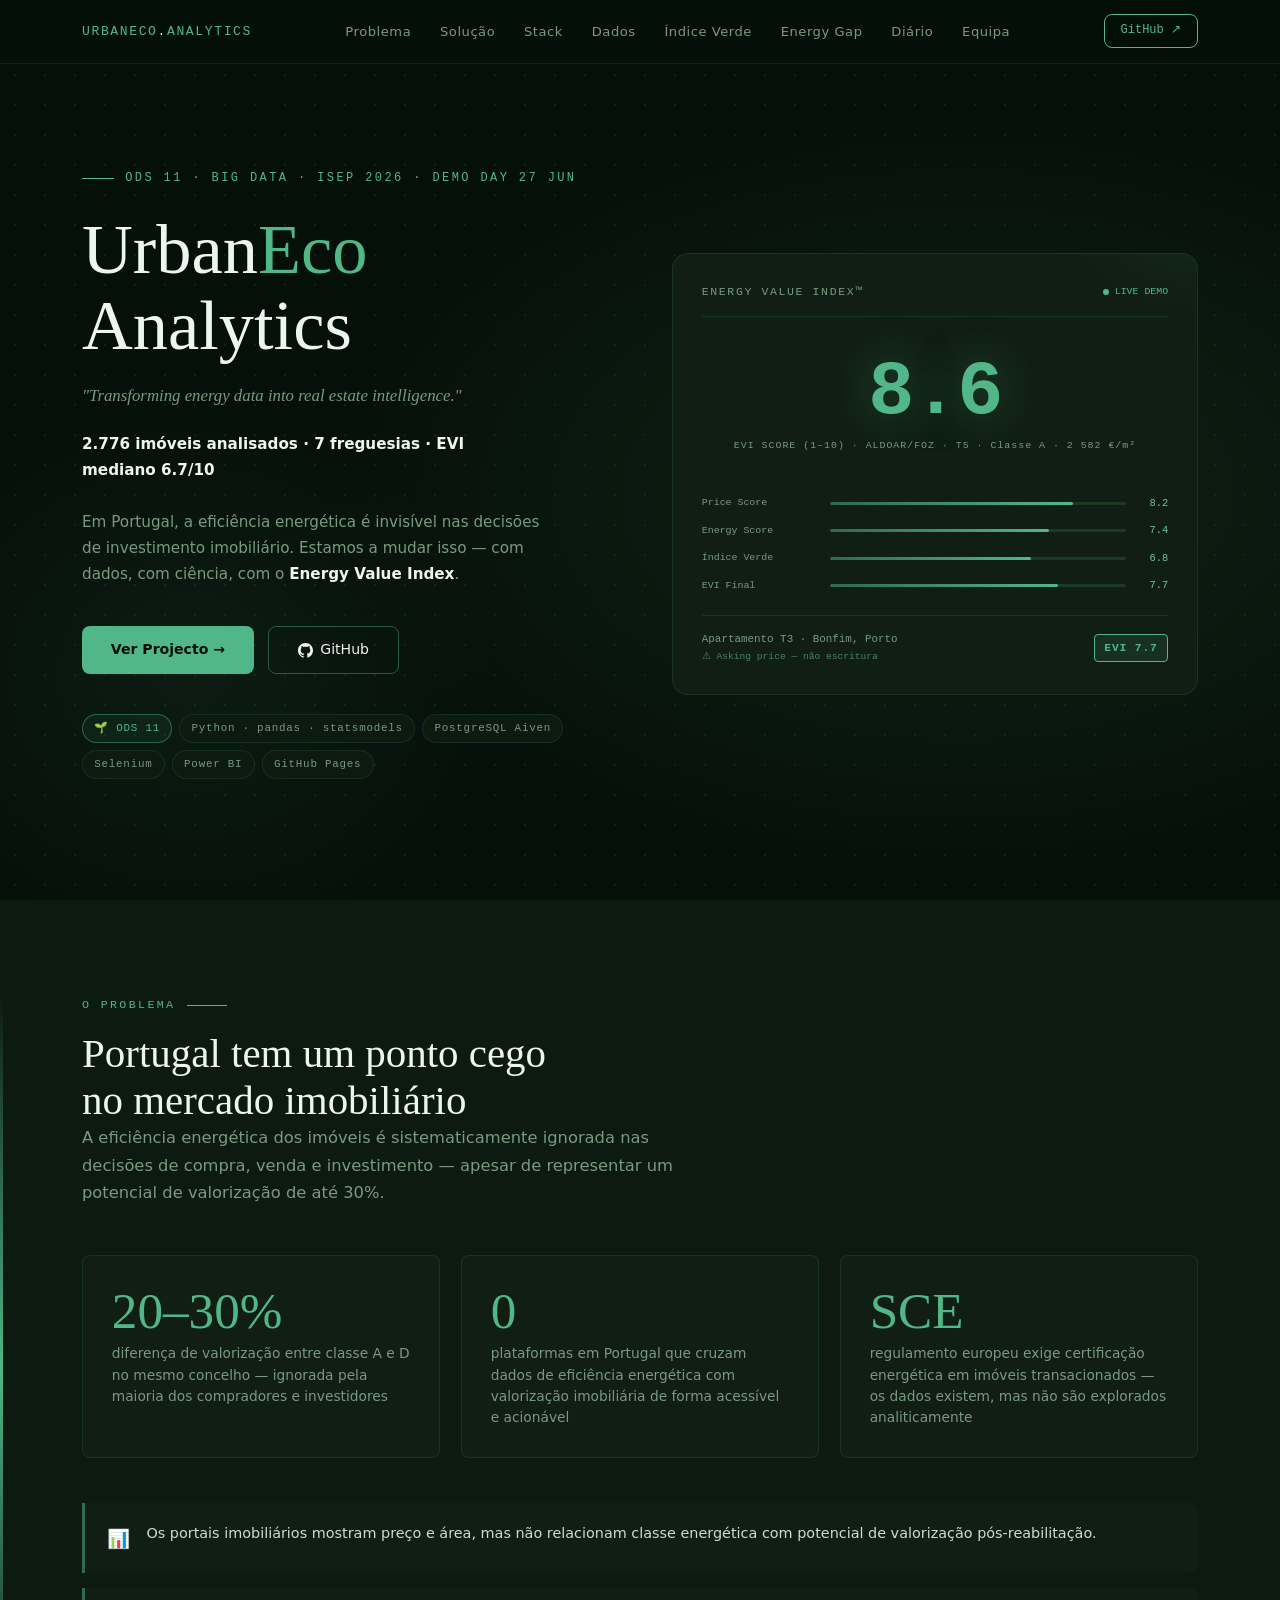
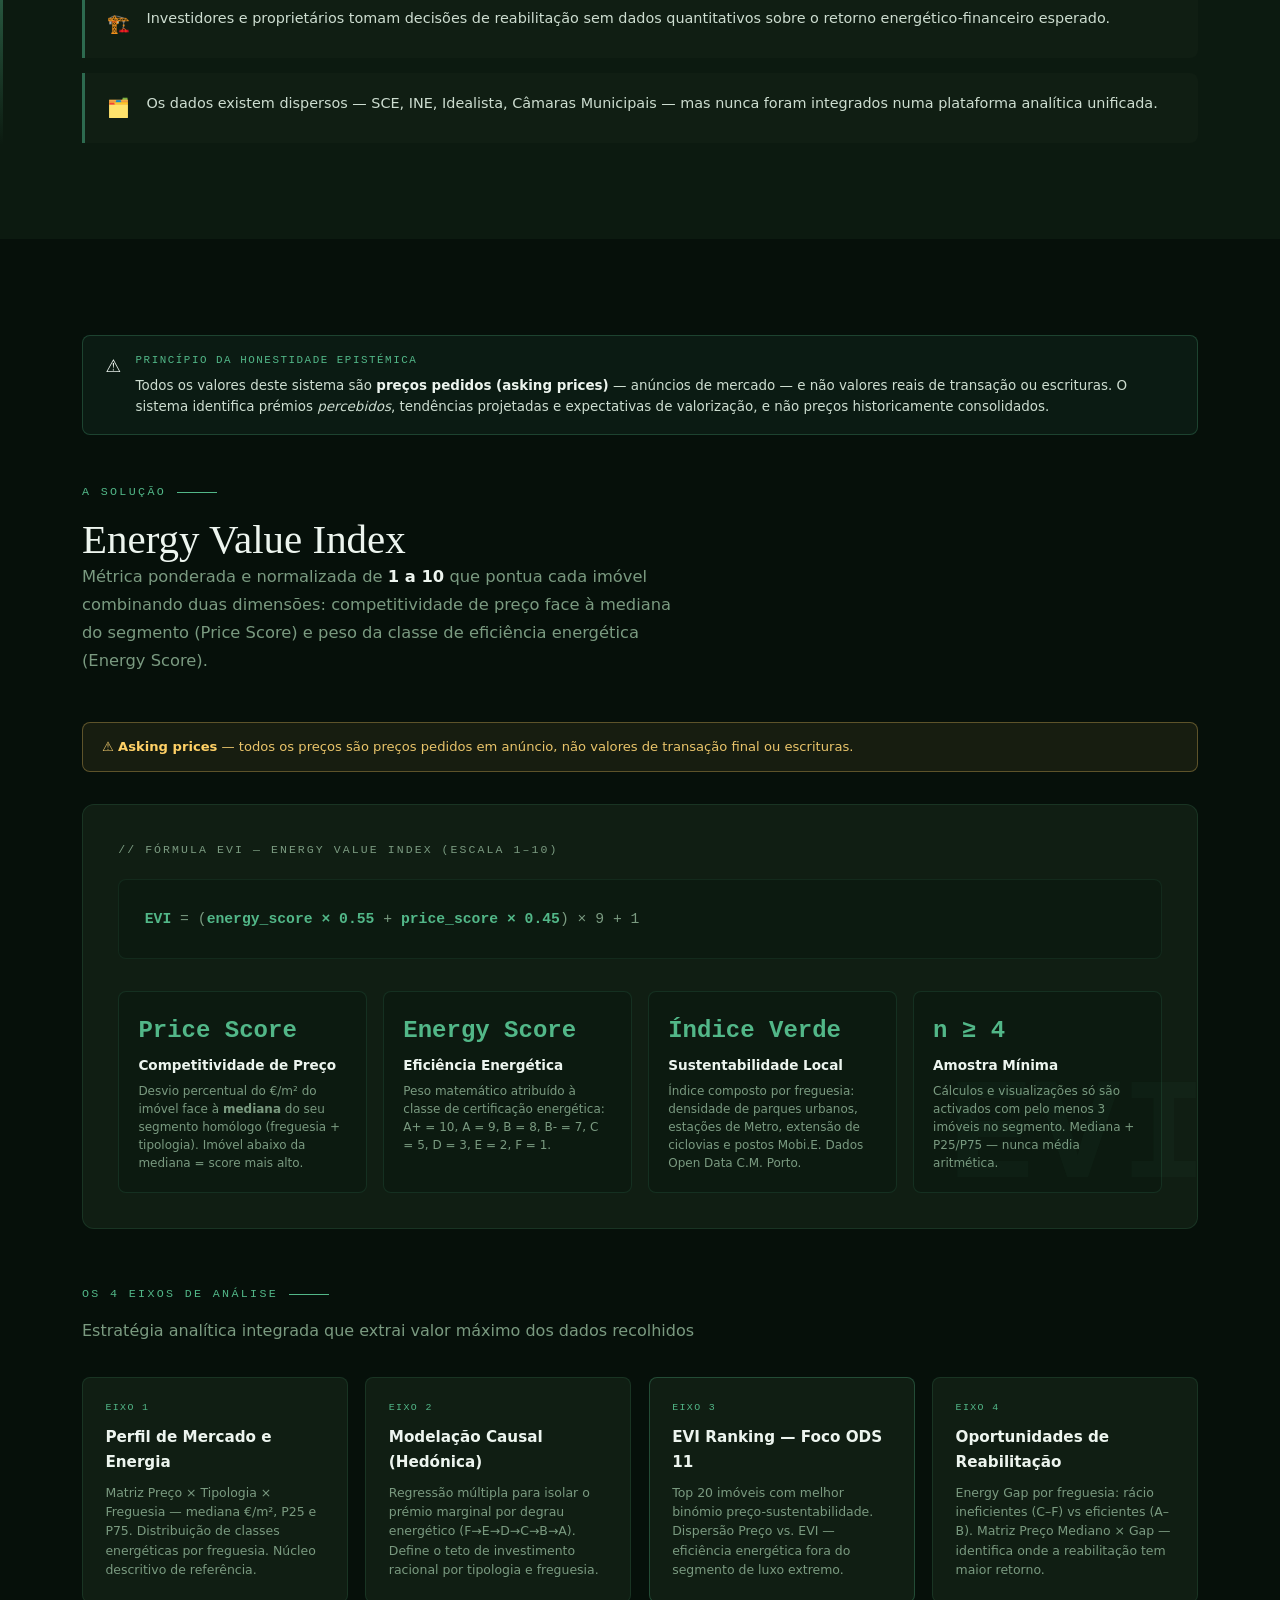
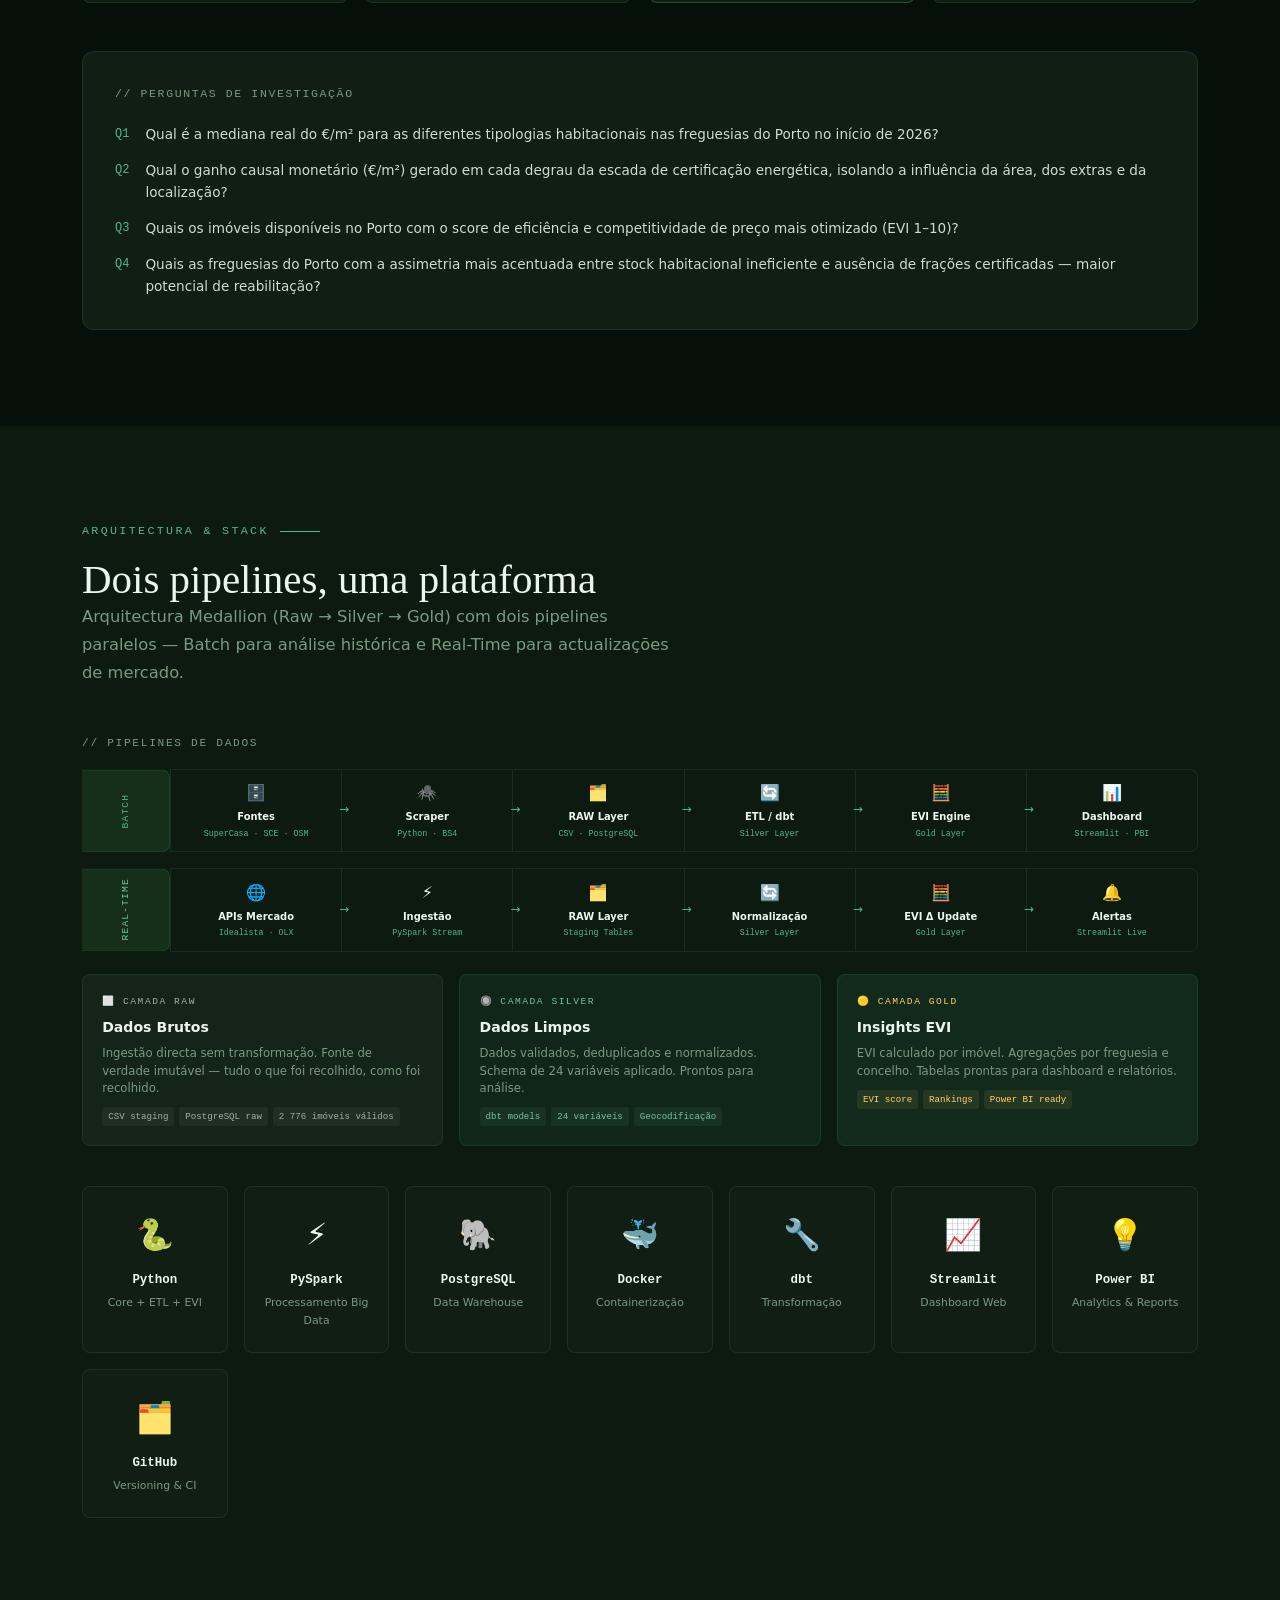
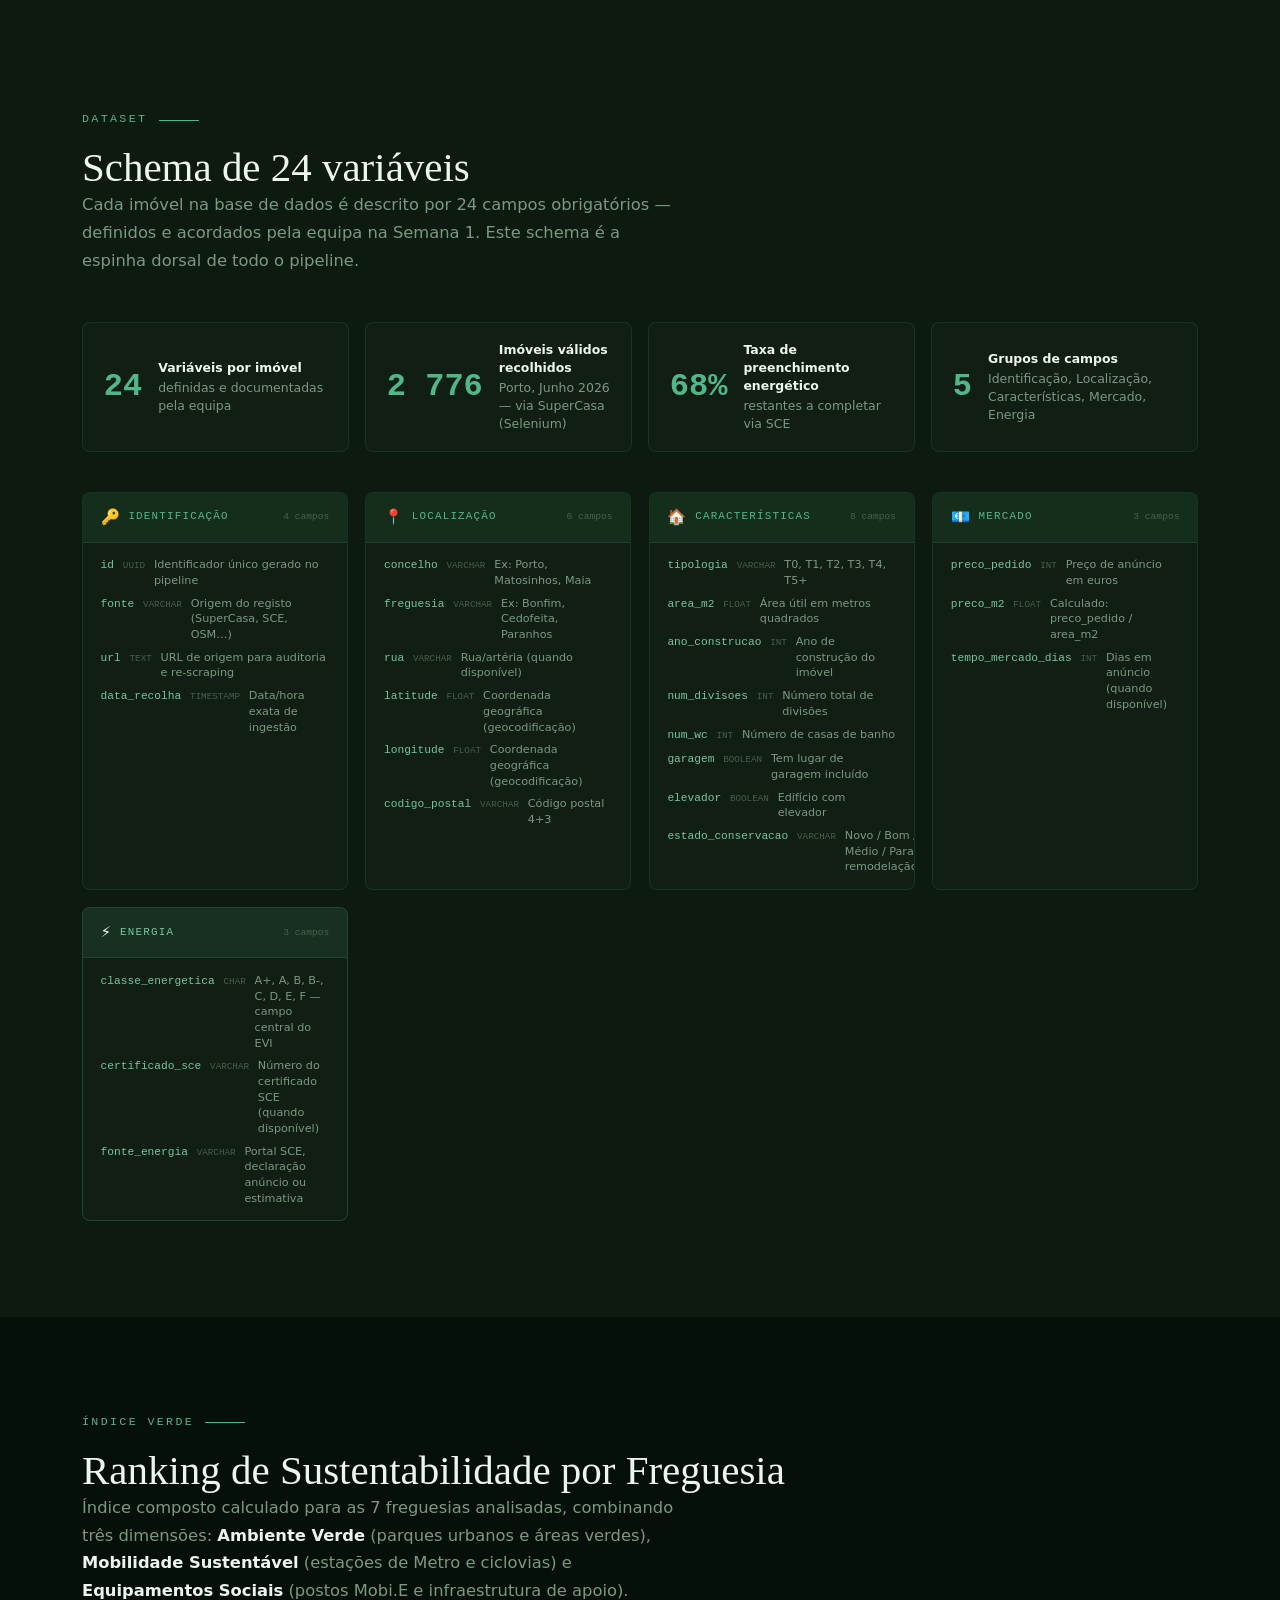
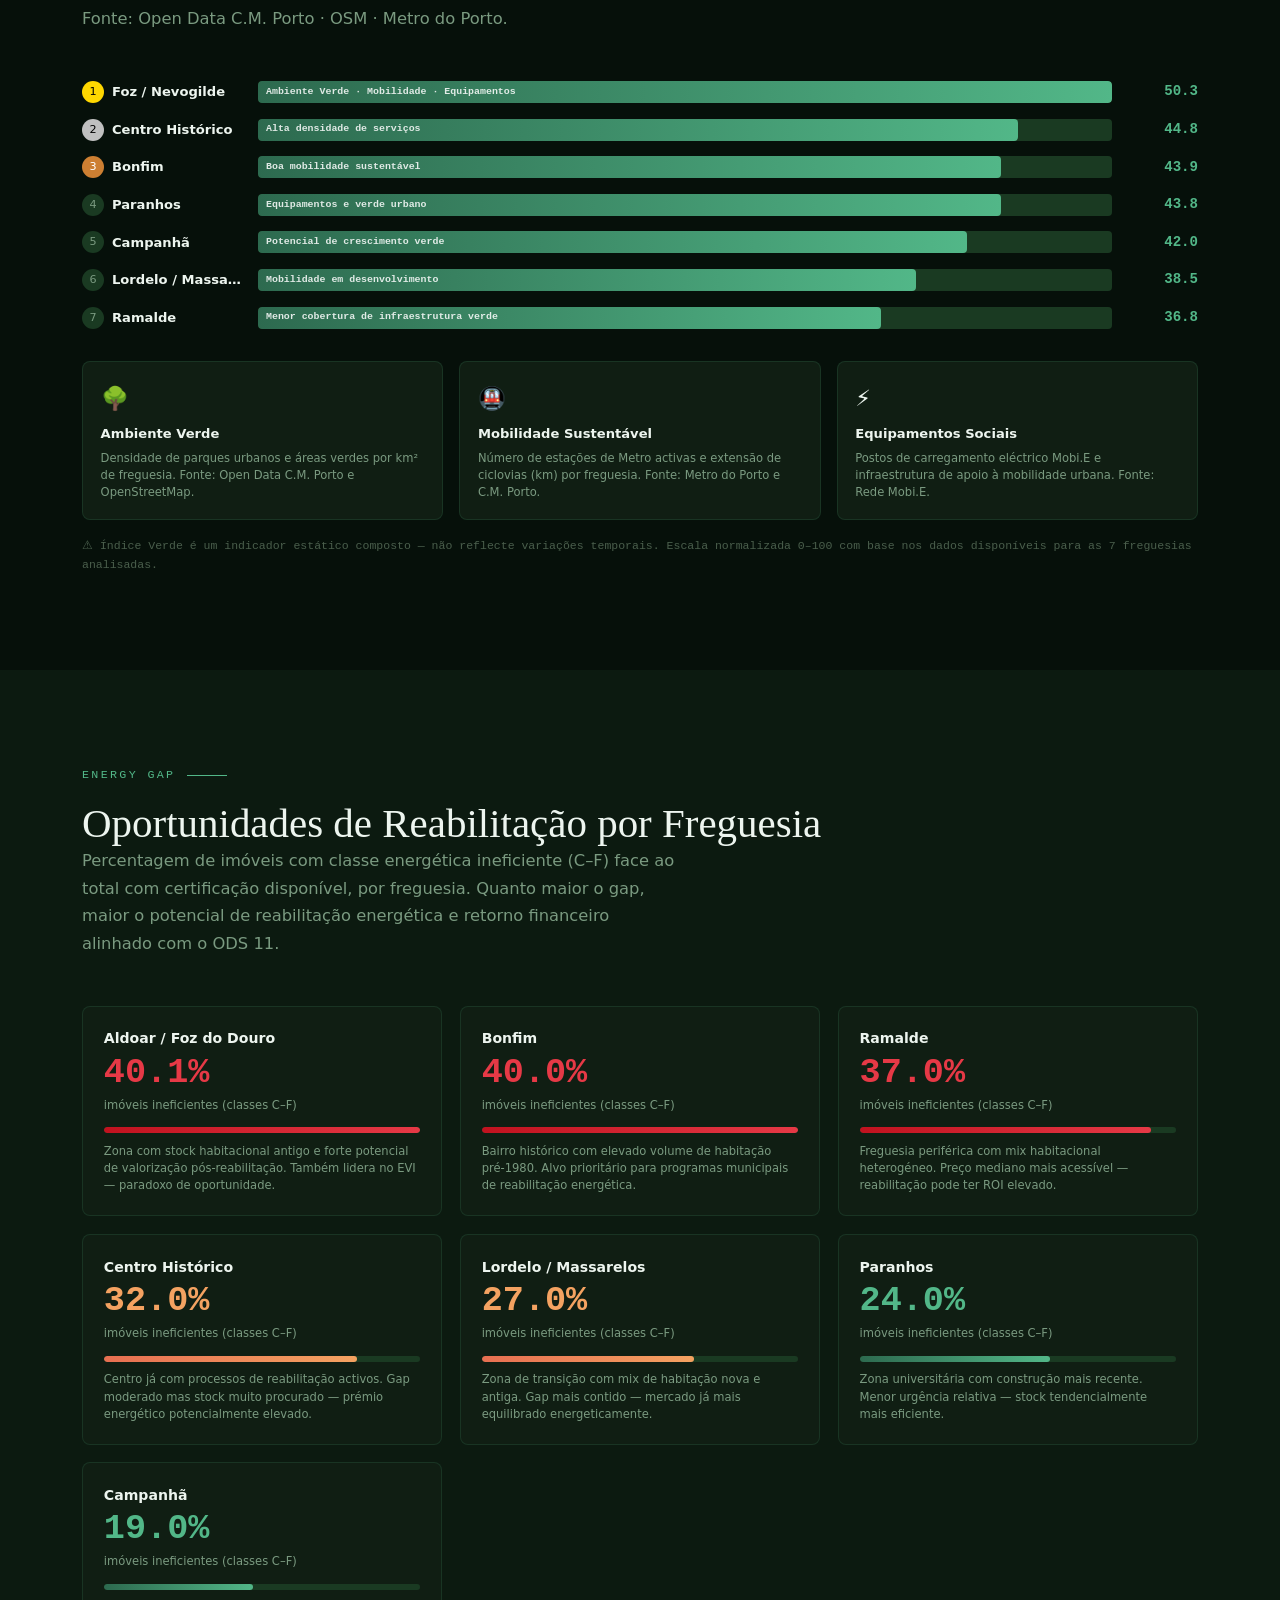
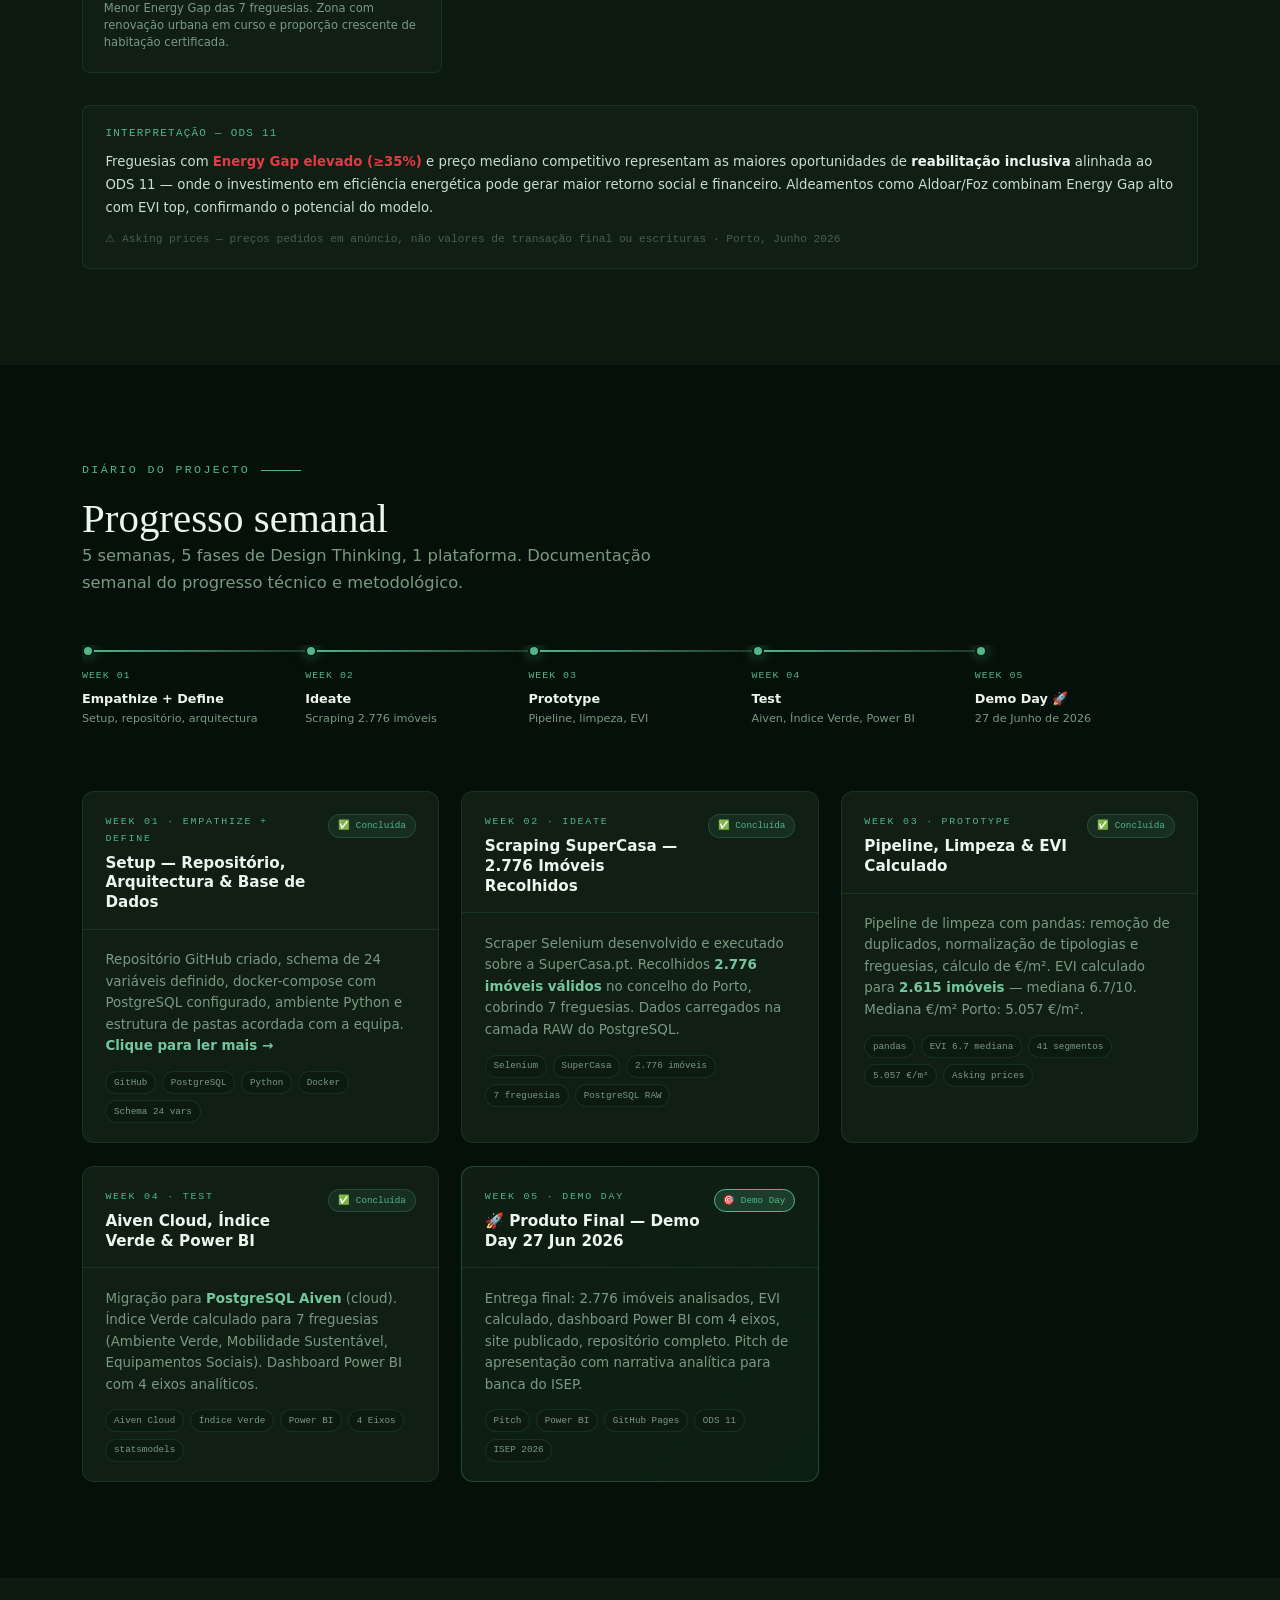
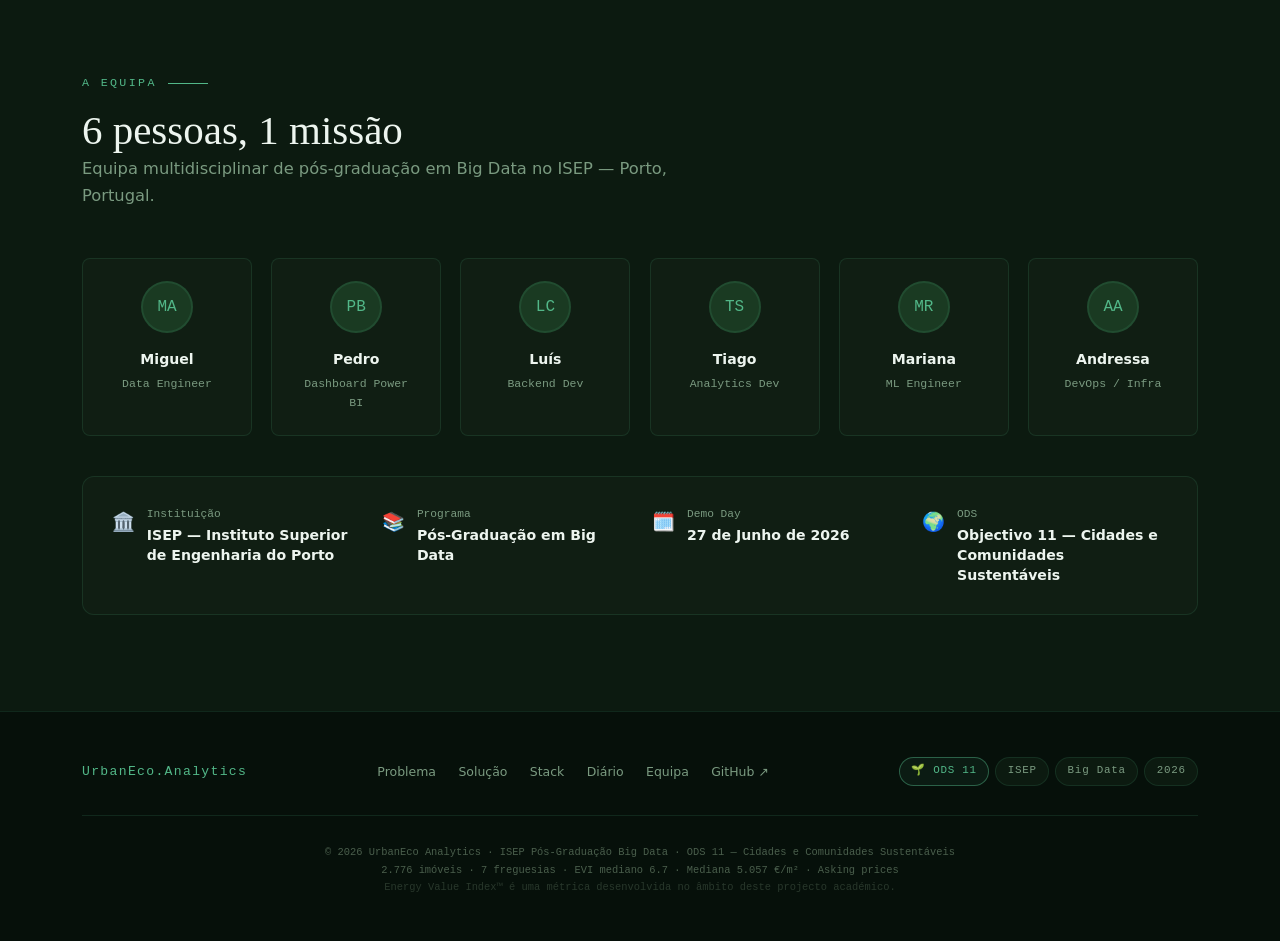
==== commit 4d9c1c18: "Update index.html" ====
--- a/docs/index.html
+++ b/docs/index.html
@@ -1143,7 +1143,7 @@
           <p class="fc-d">Índice composto por freguesia: densidade de parques urbanos, estações de Metro, extensão de ciclovias e postos Mobi.E. Dados Open Data C.M. Porto.</p>
         </div>
         <div class="fc">
-          <div class="fc-w">n ≥ 3</div>
+          <div class="fc-w">n ≥ 4</div>
           <div class="fc-n">Amostra Mínima</div>
           <p class="fc-d">Cálculos e visualizações só são activados com pelo menos 3 imóveis no segmento. Mediana + P25/P75 — nunca média aritmética.</p>
         </div>
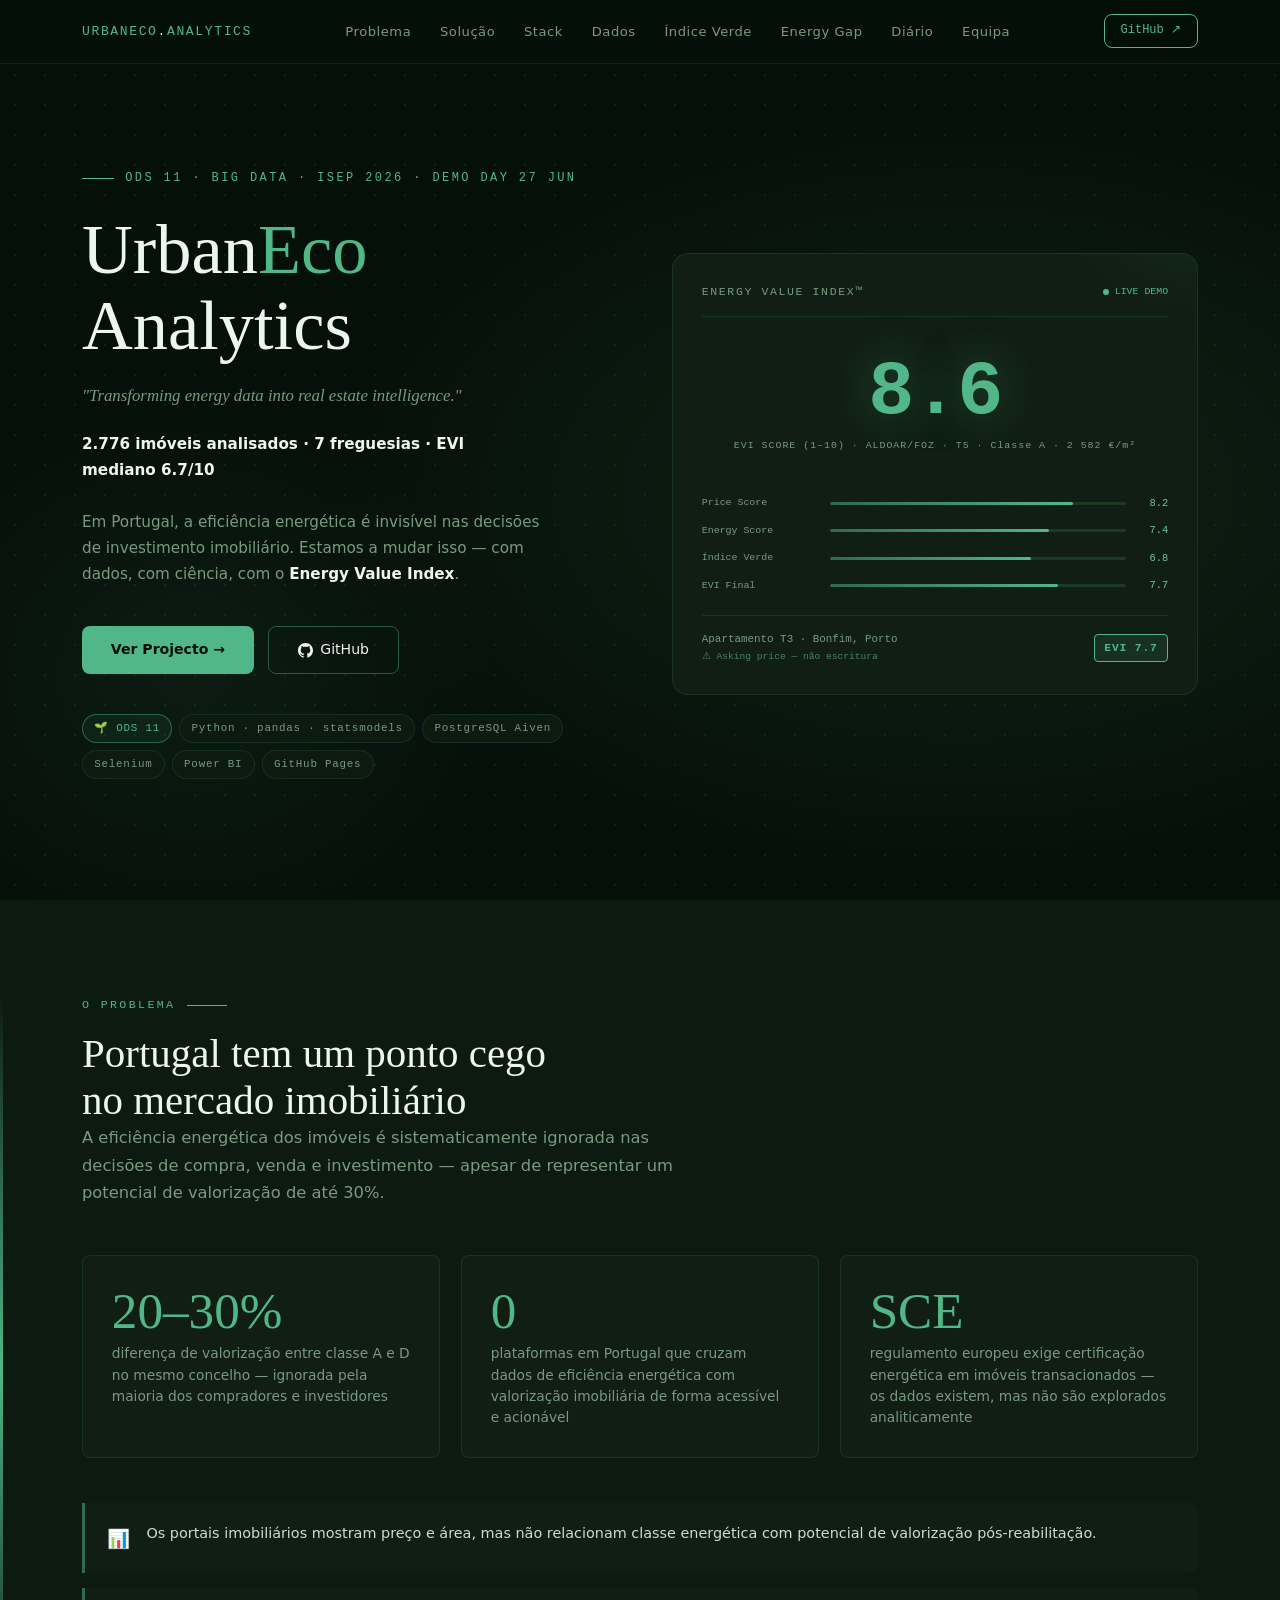
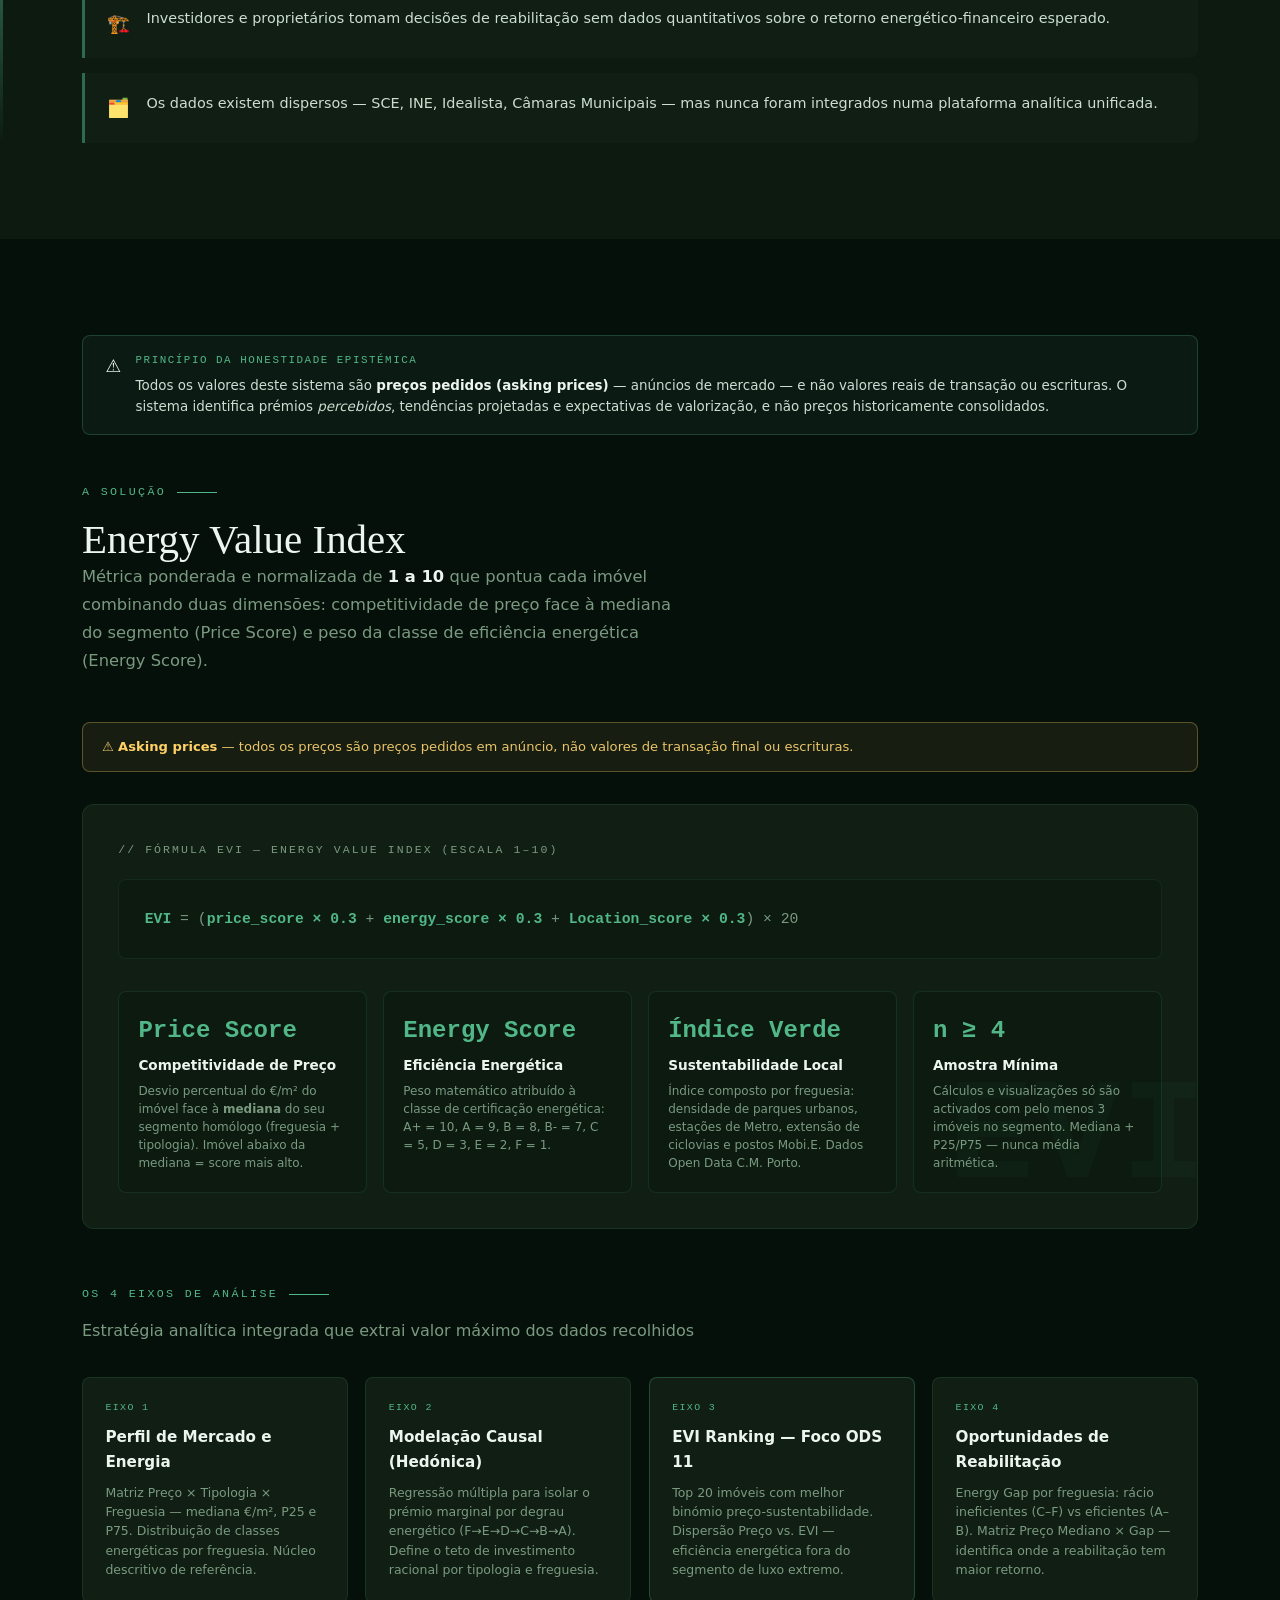
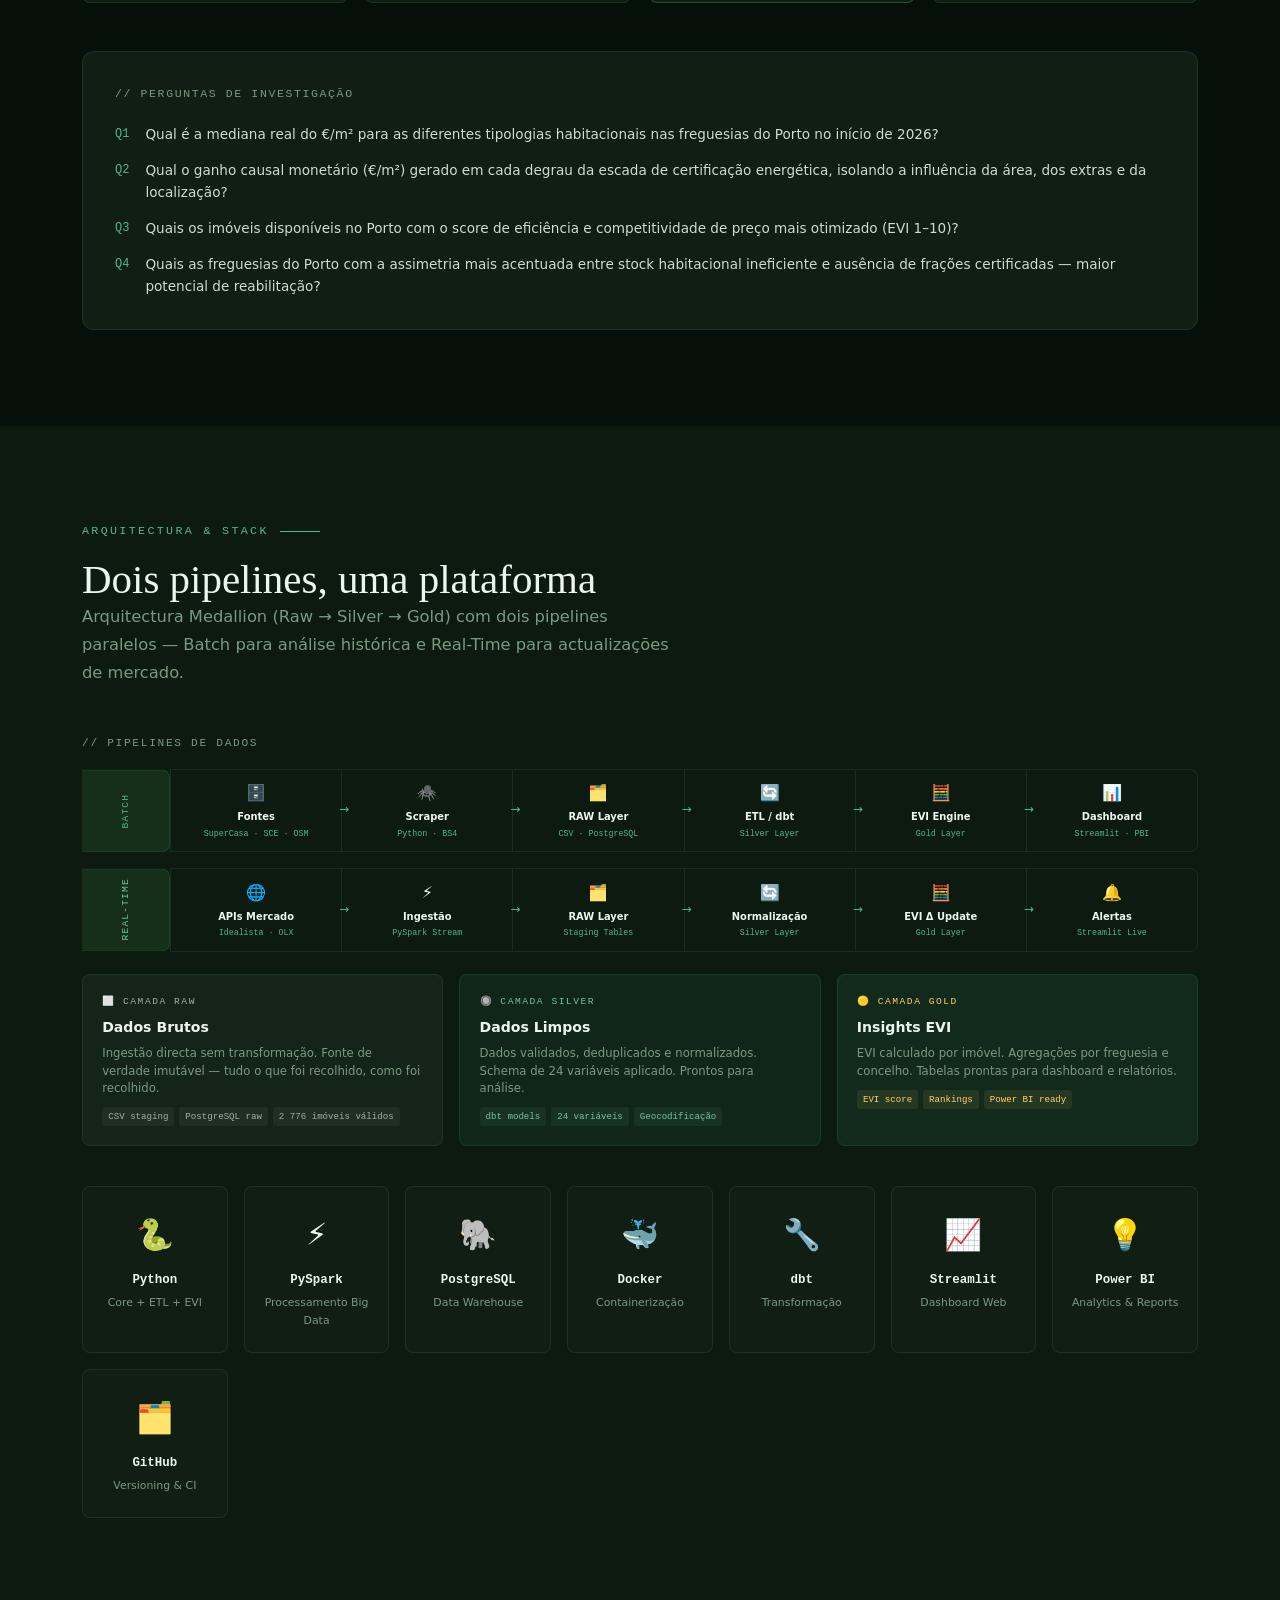
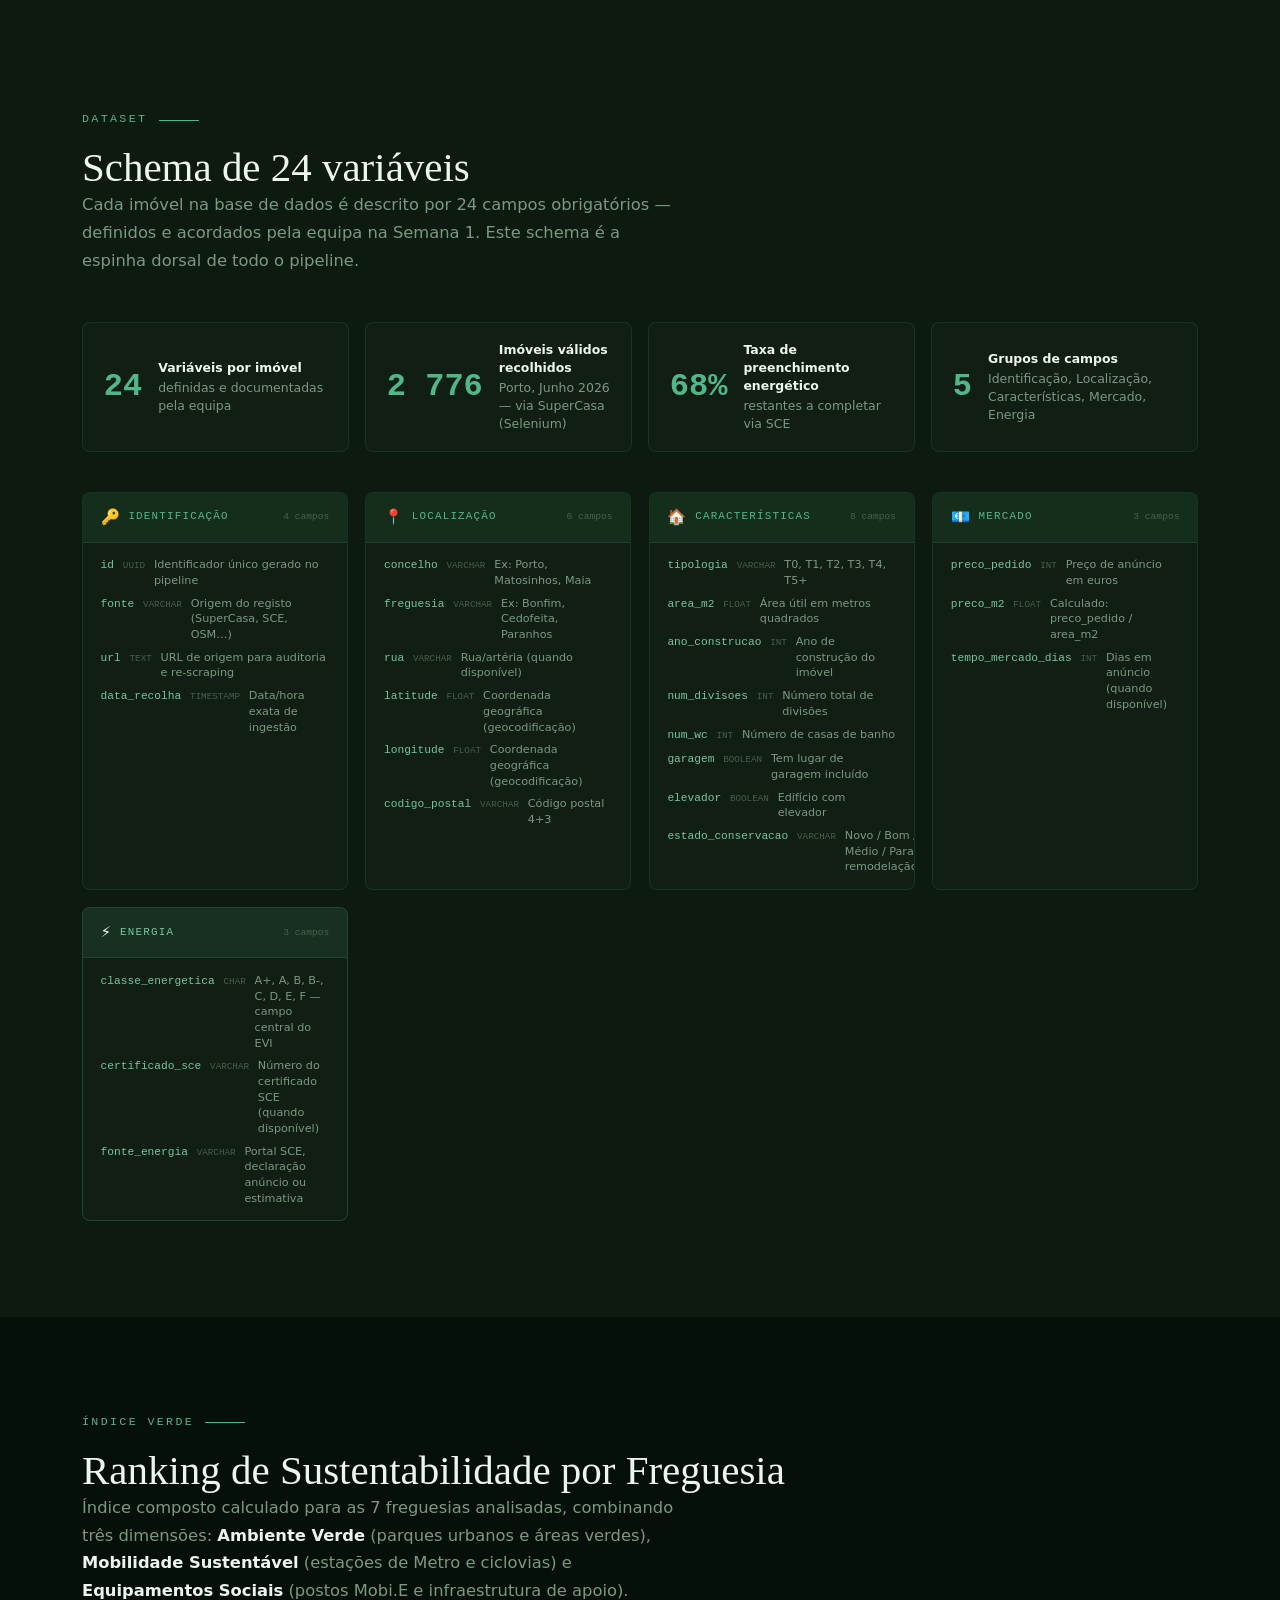
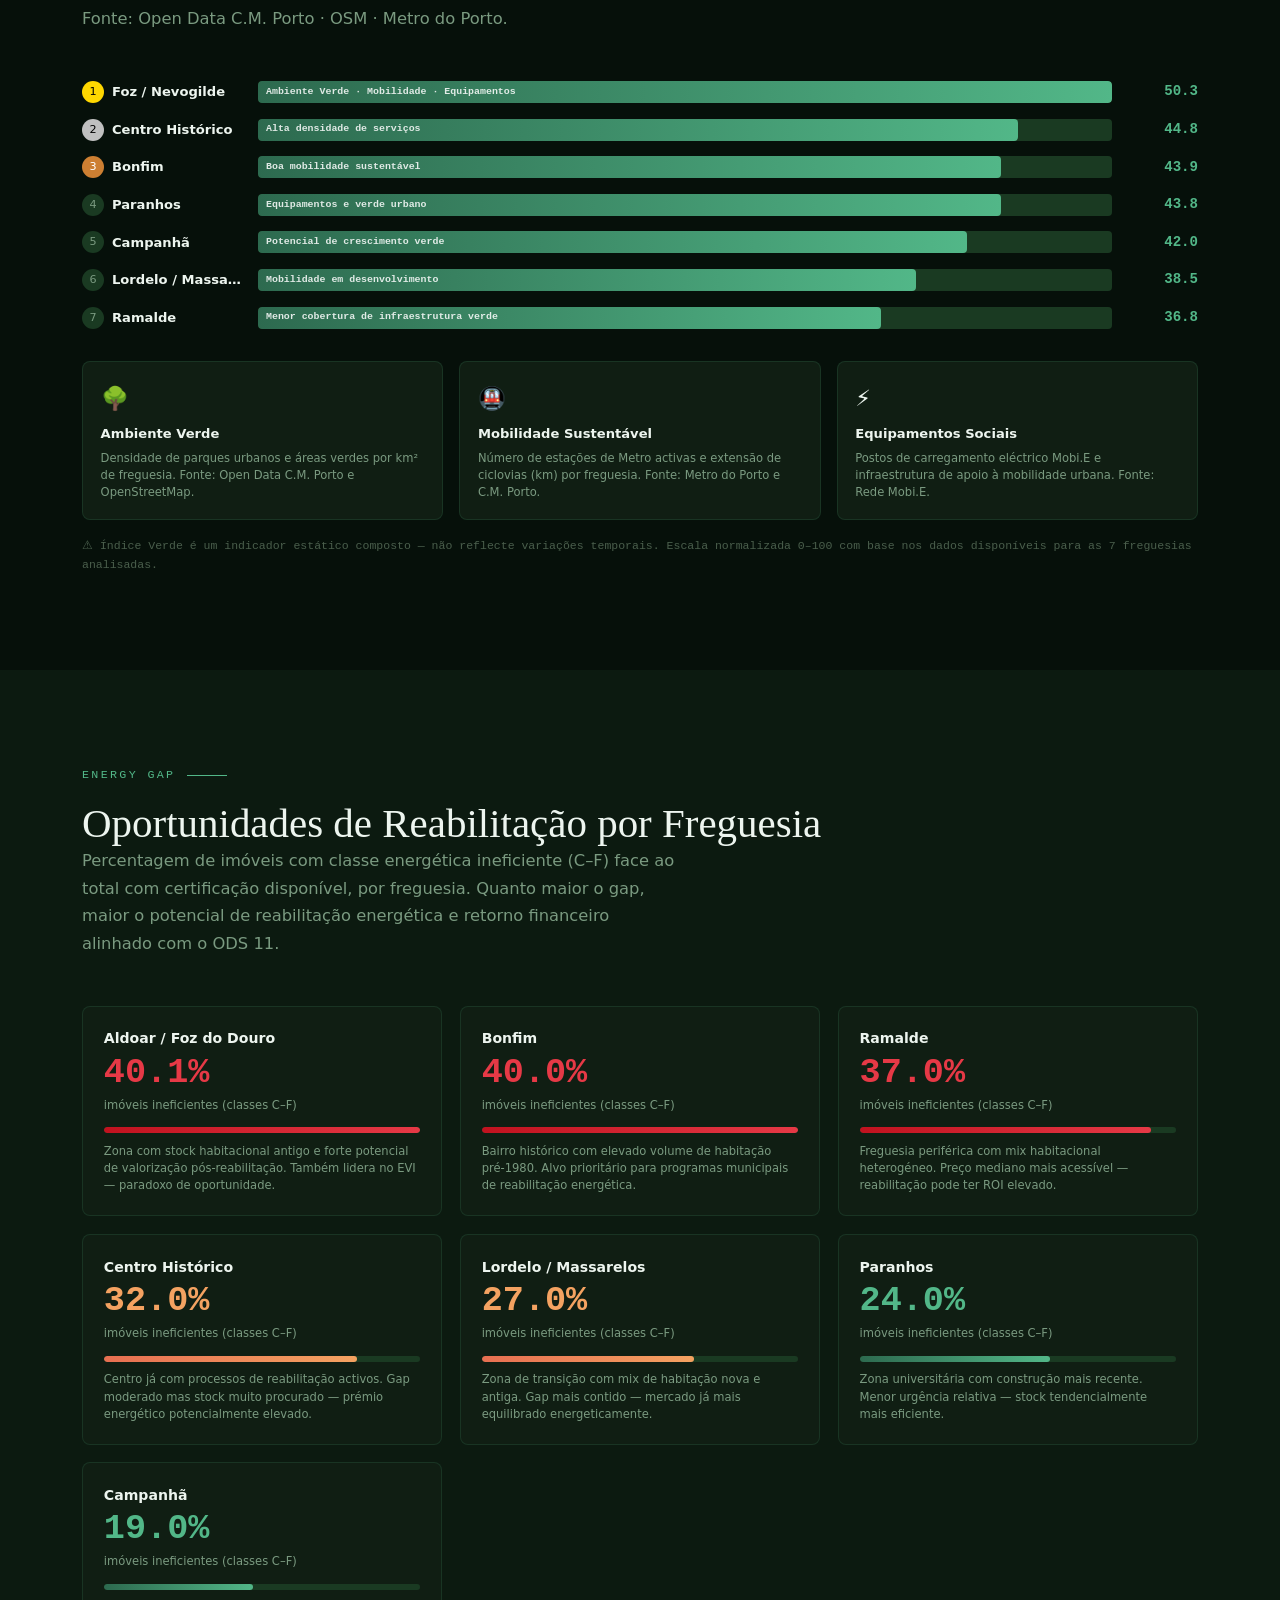
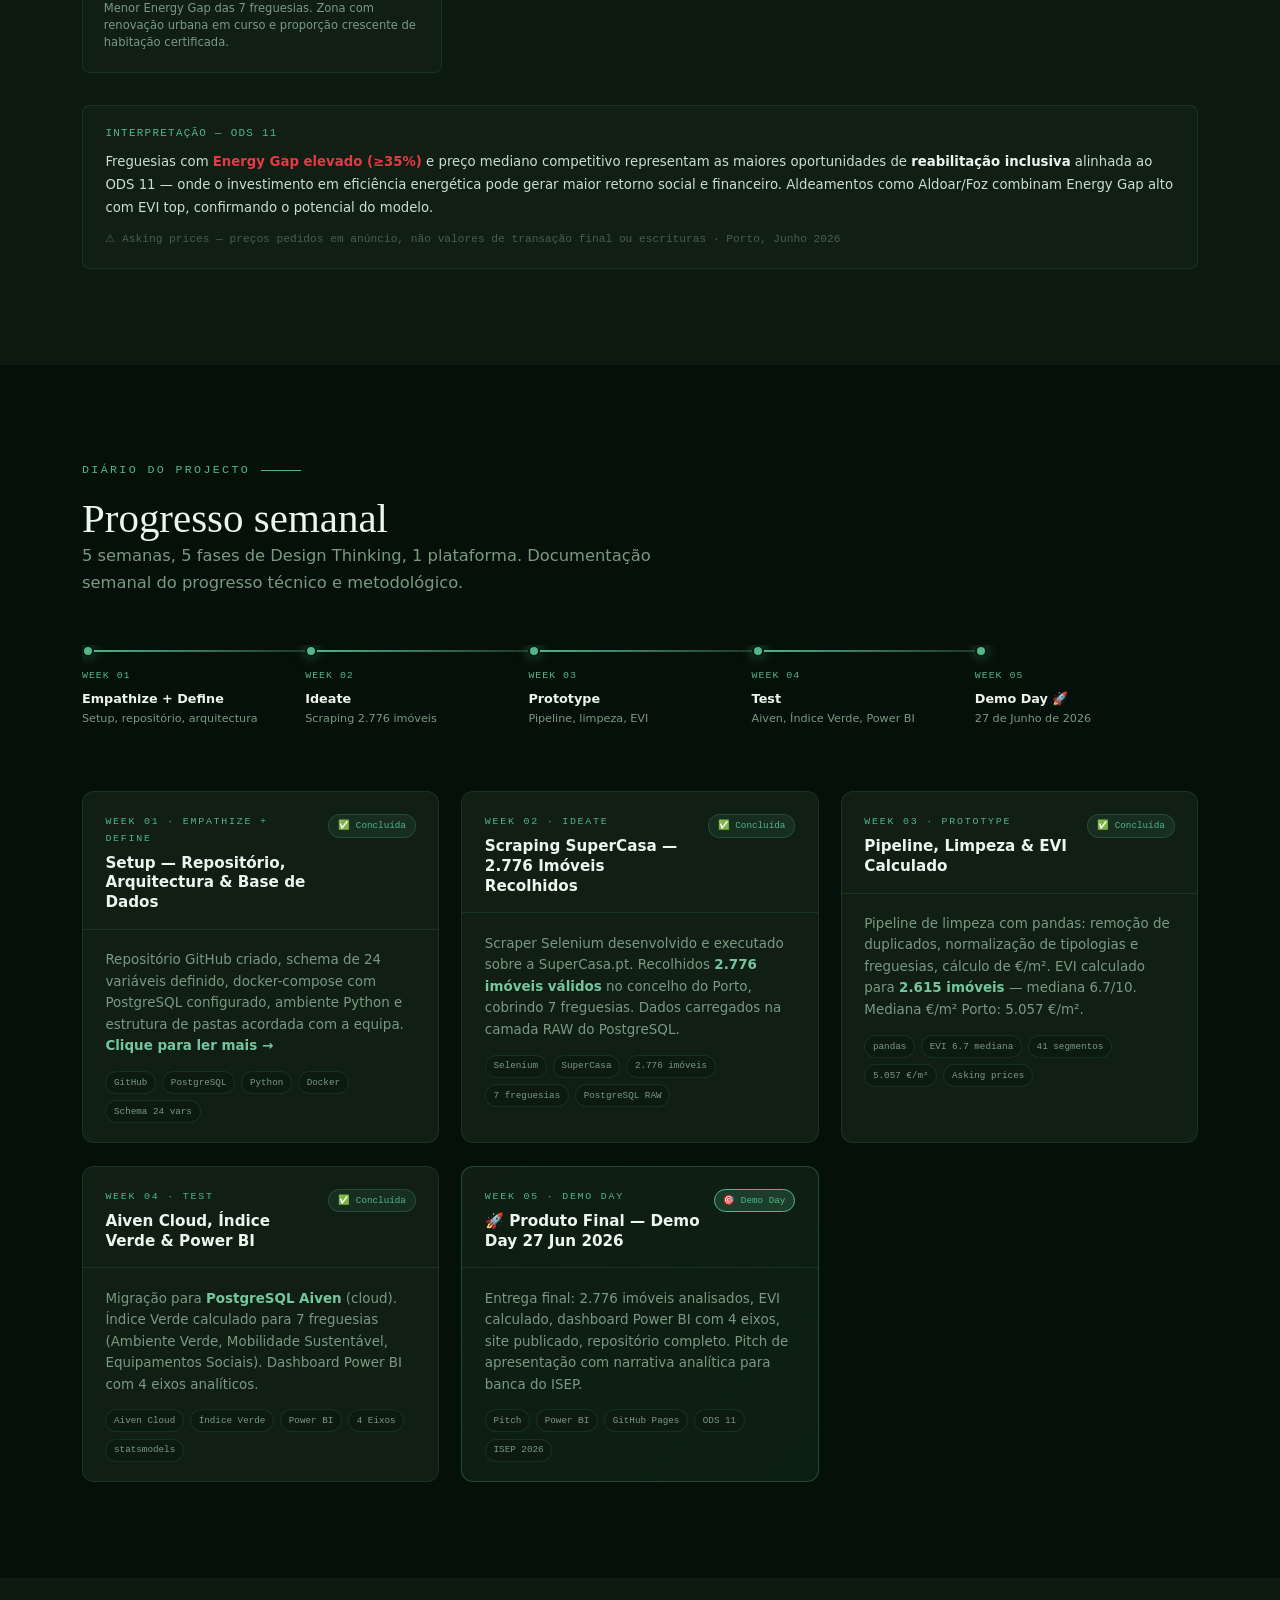
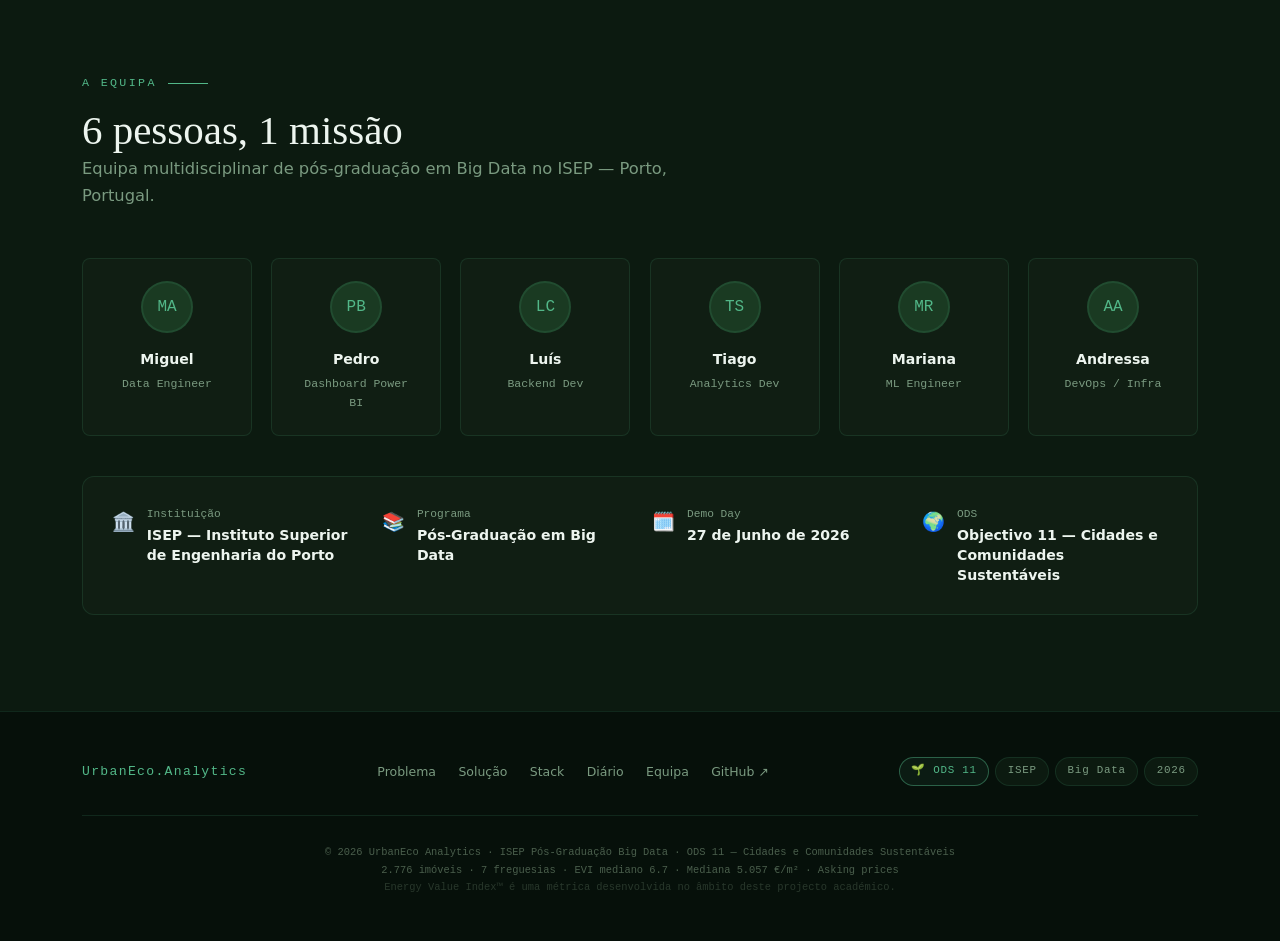
==== commit d1bdf365: "Update index.html" ====
--- a/docs/index.html
+++ b/docs/index.html
@@ -1124,7 +1124,7 @@
     <div class="evi-formula-box fi">
       <div class="formula-label">// Fórmula EVI — Energy Value Index (escala 1–10)</div>
       <div class="formula-eq">
-        <span class="eq-g">EVI</span><span class="eq-d"> = (</span><span class="eq-g">energy_score × 0.55</span><span class="eq-d"> + </span><span class="eq-g">price_score × 0.45</span><span class="eq-d">) × 9 + 1</span>
+        <span class="eq-g">EVI</span><span class="eq-d"> = (</span><span class="eq-g">price_score × 0.3</span><span class="eq-d"> + </span><span class="eq-g">energy_score × 0.3</span><span class="eq-d">  + </span><span class="eq-g">Location_score × 0.3</span><span class="eq-d">) × 20</span>
       </div>
       <div class="formula-components">
         <div class="fc">
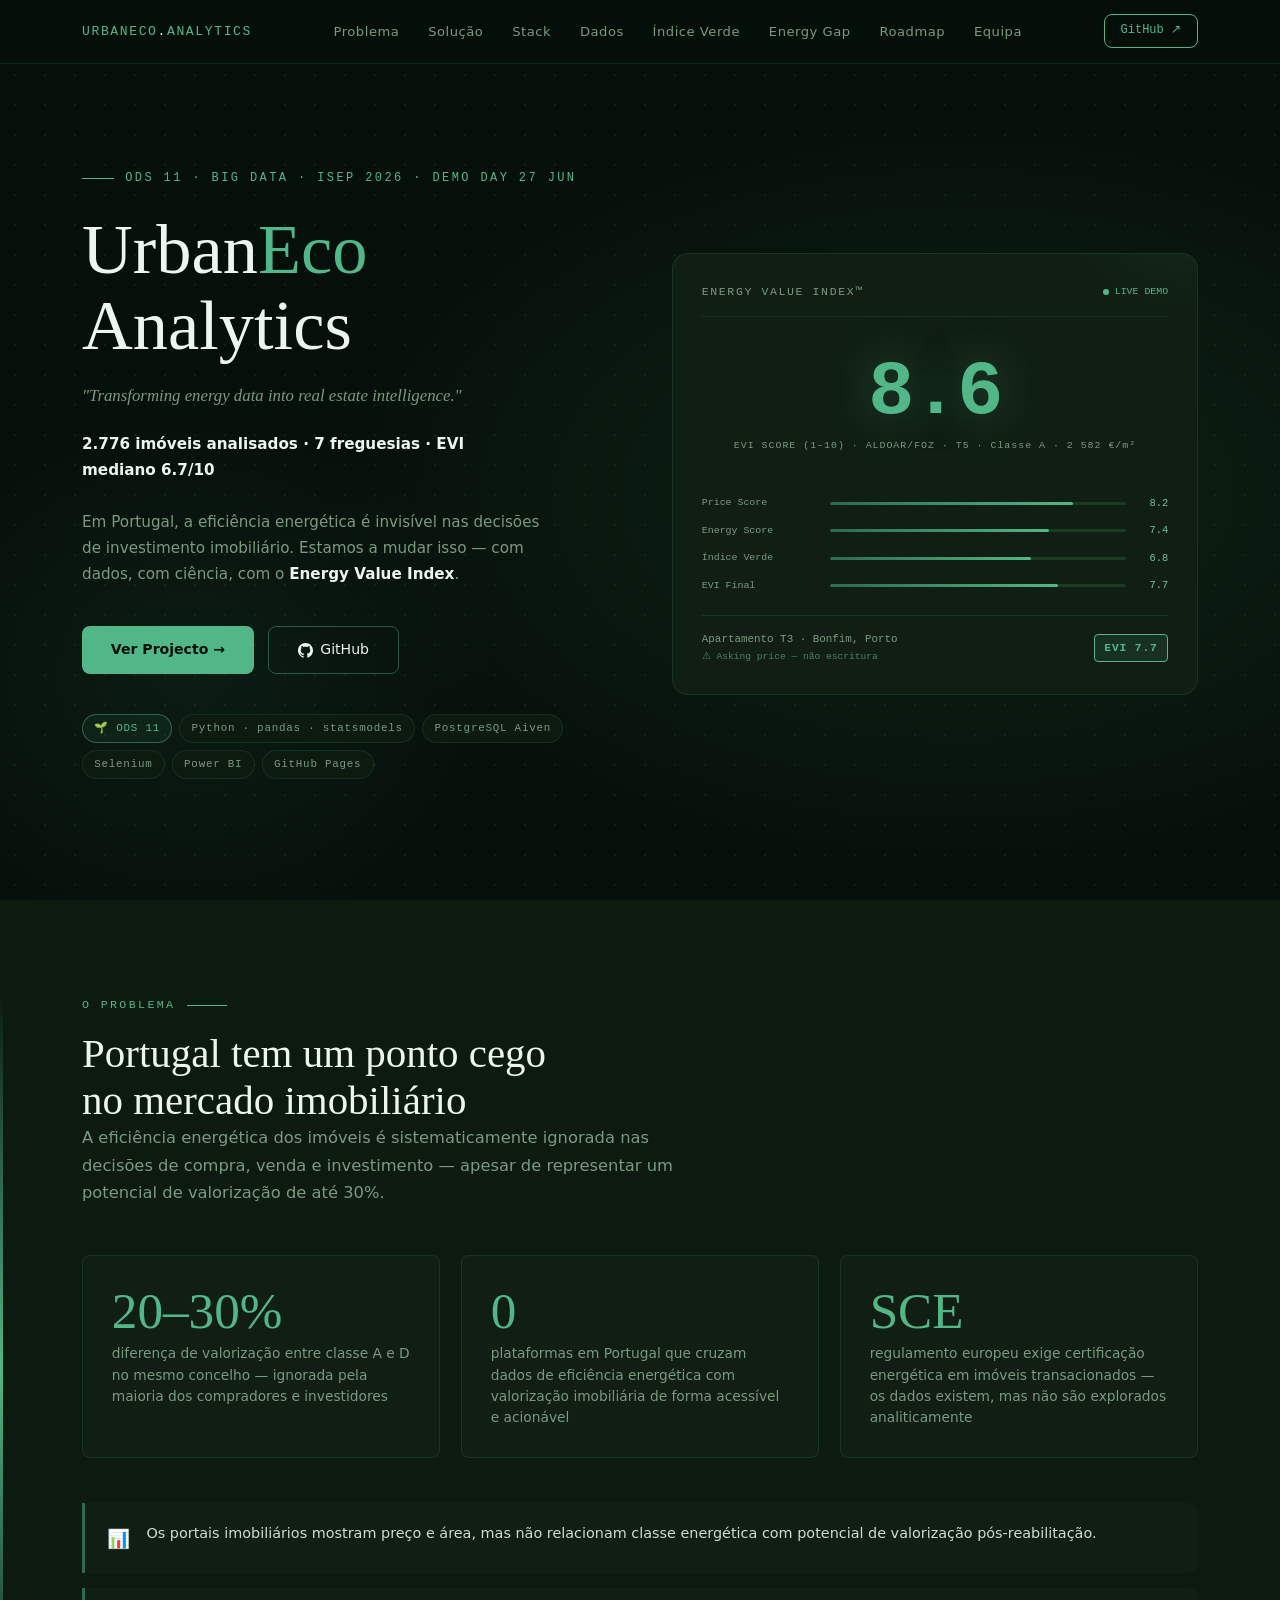
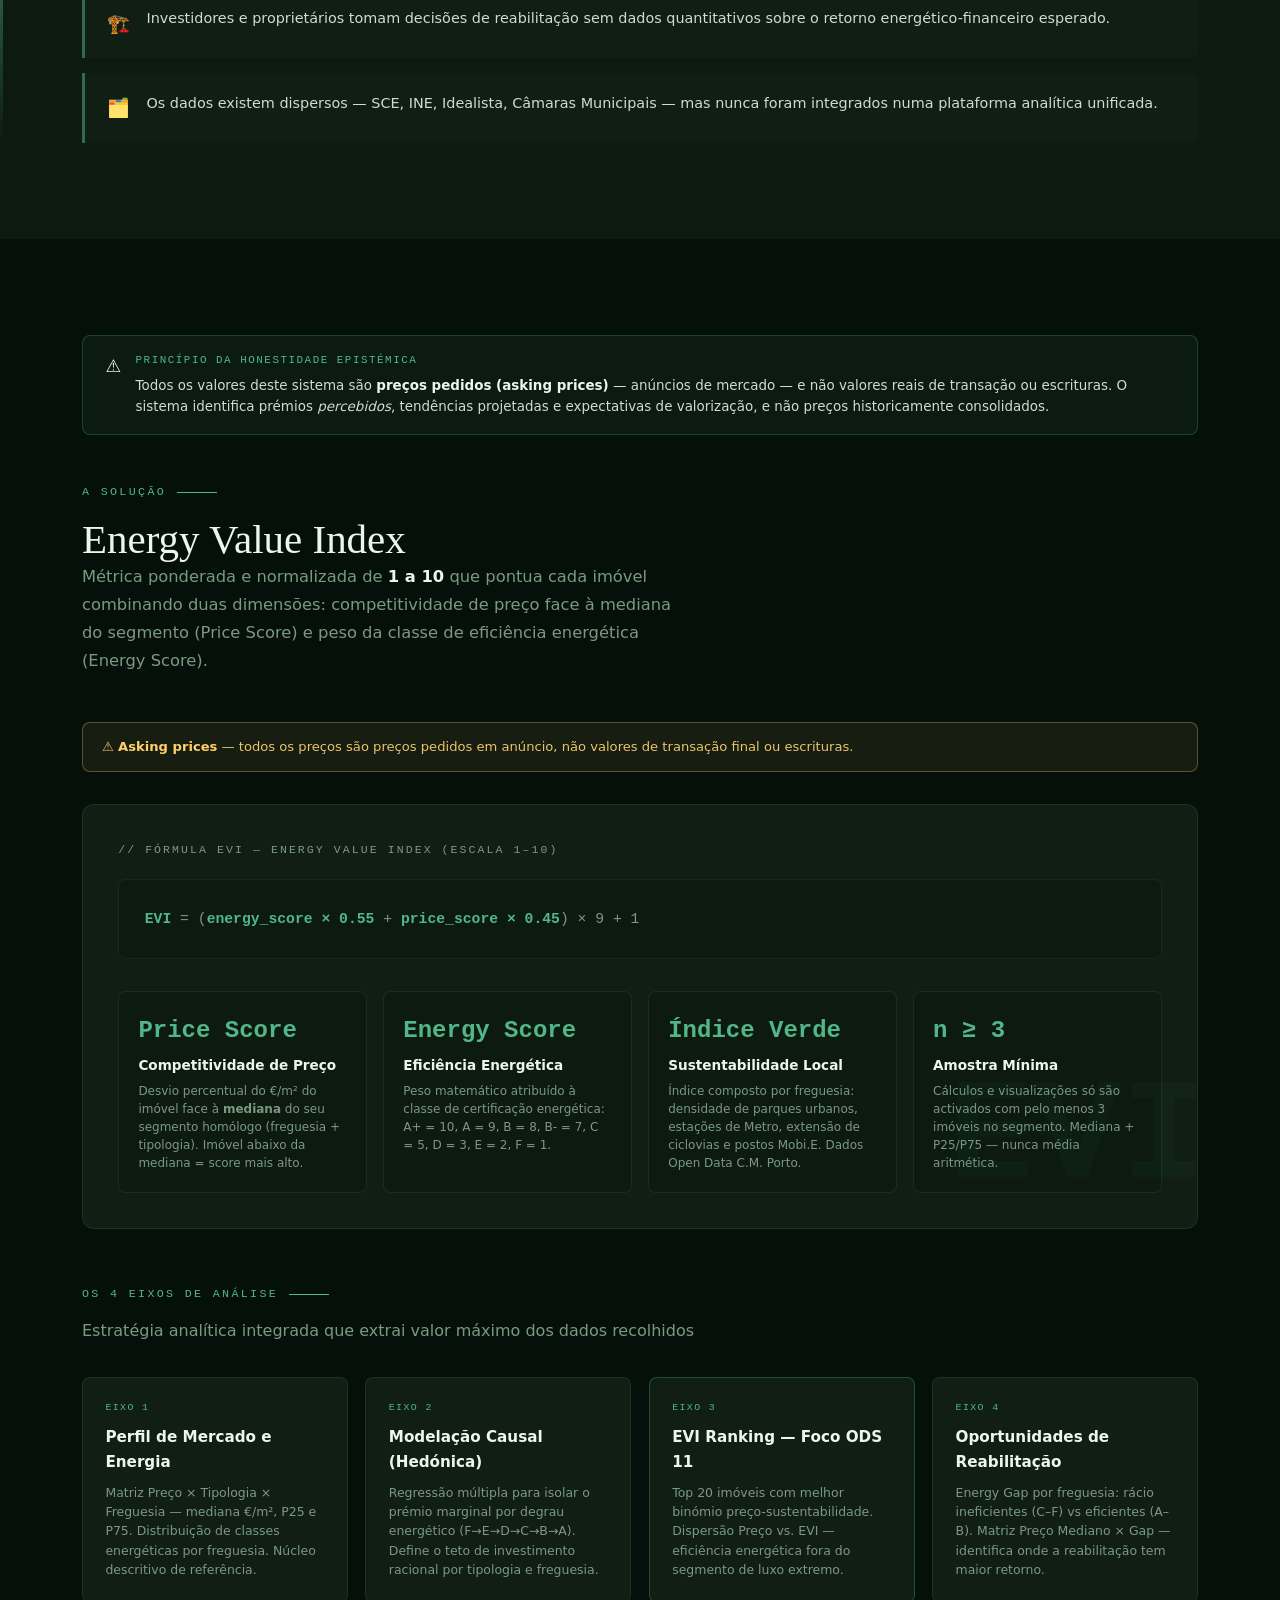
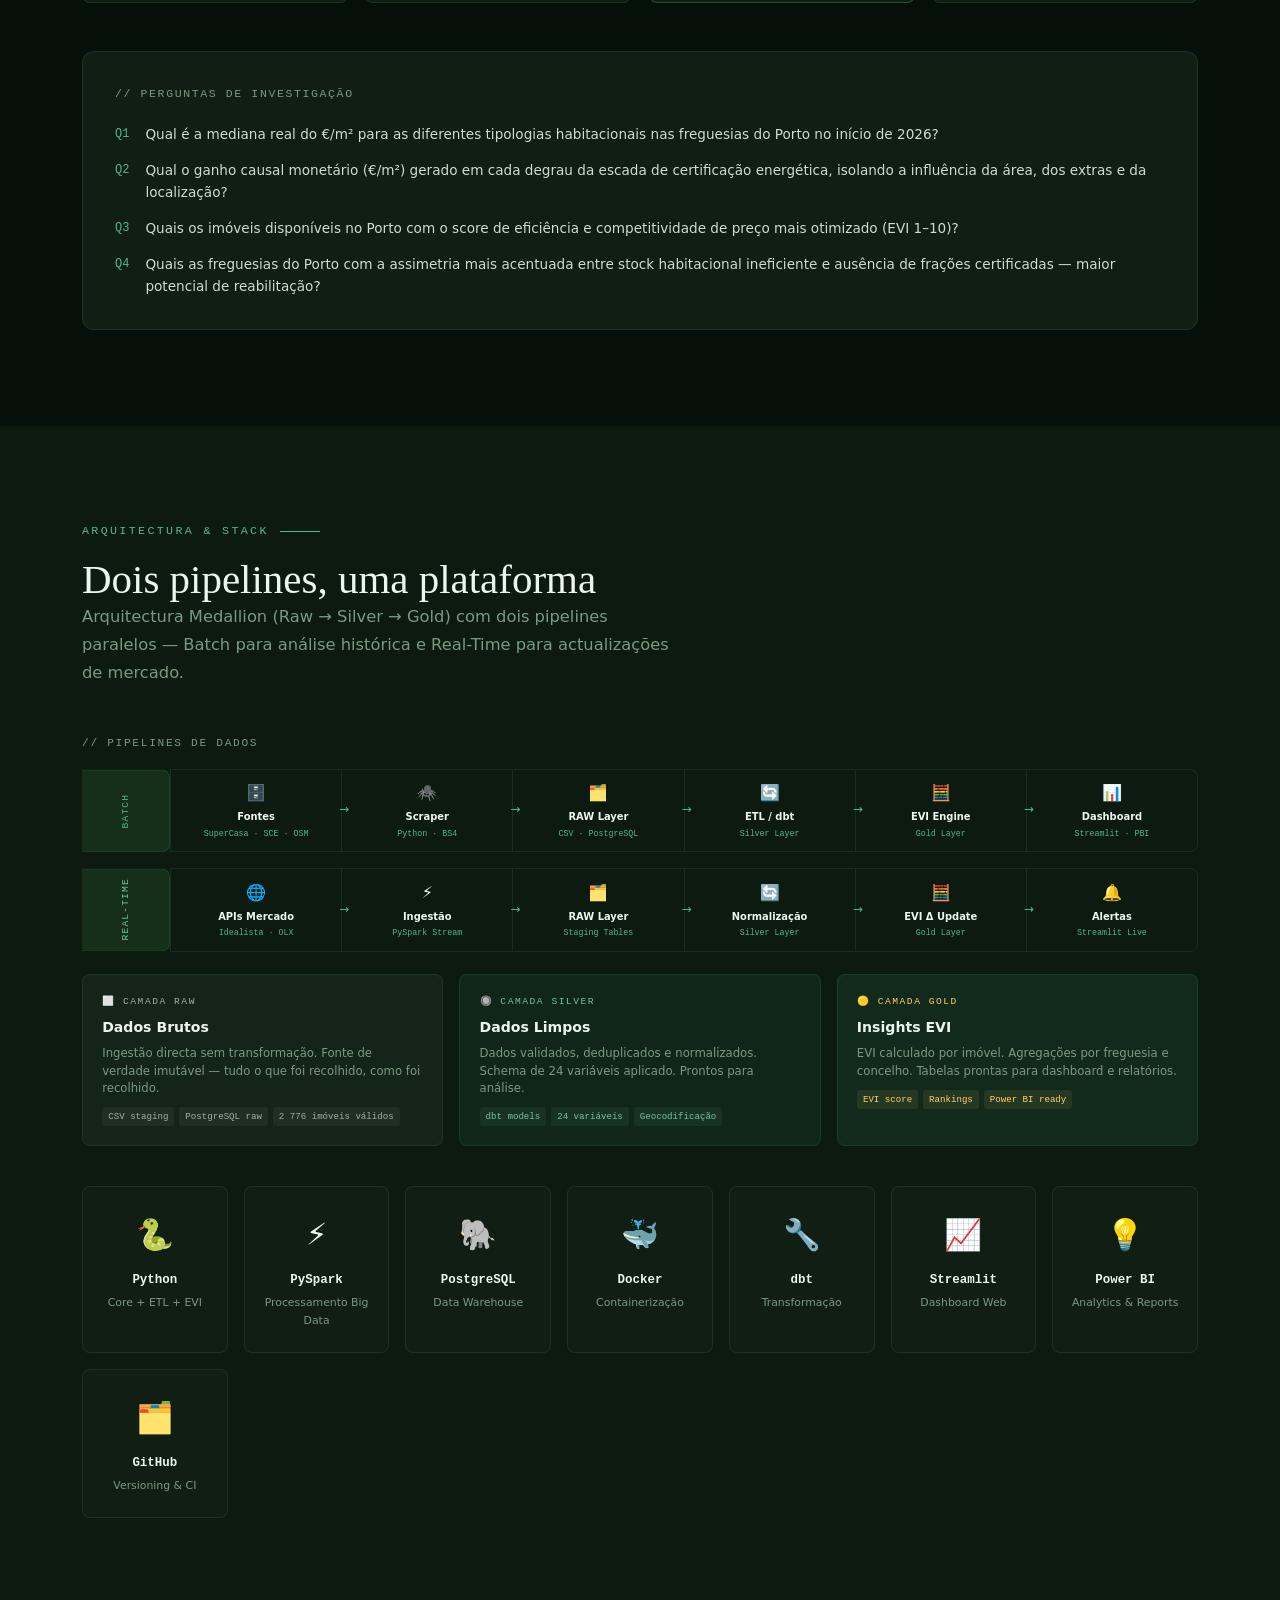
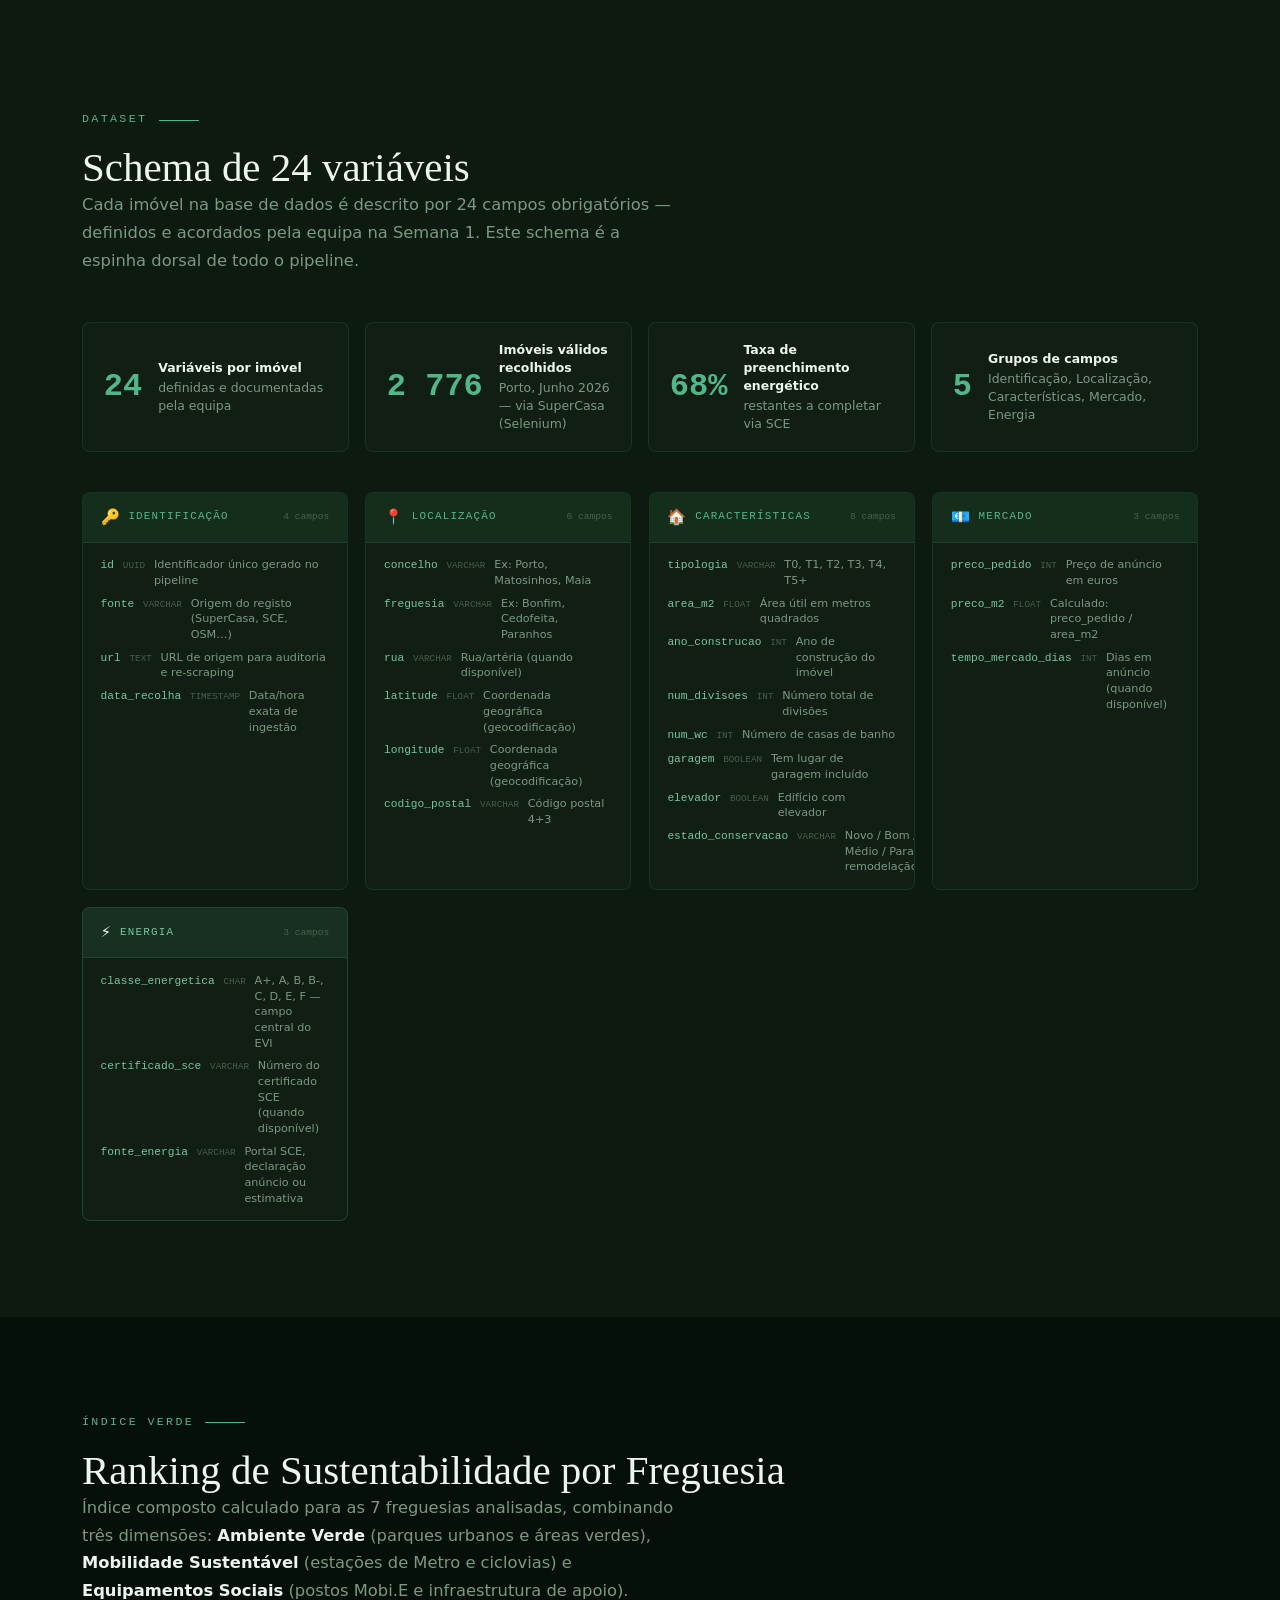
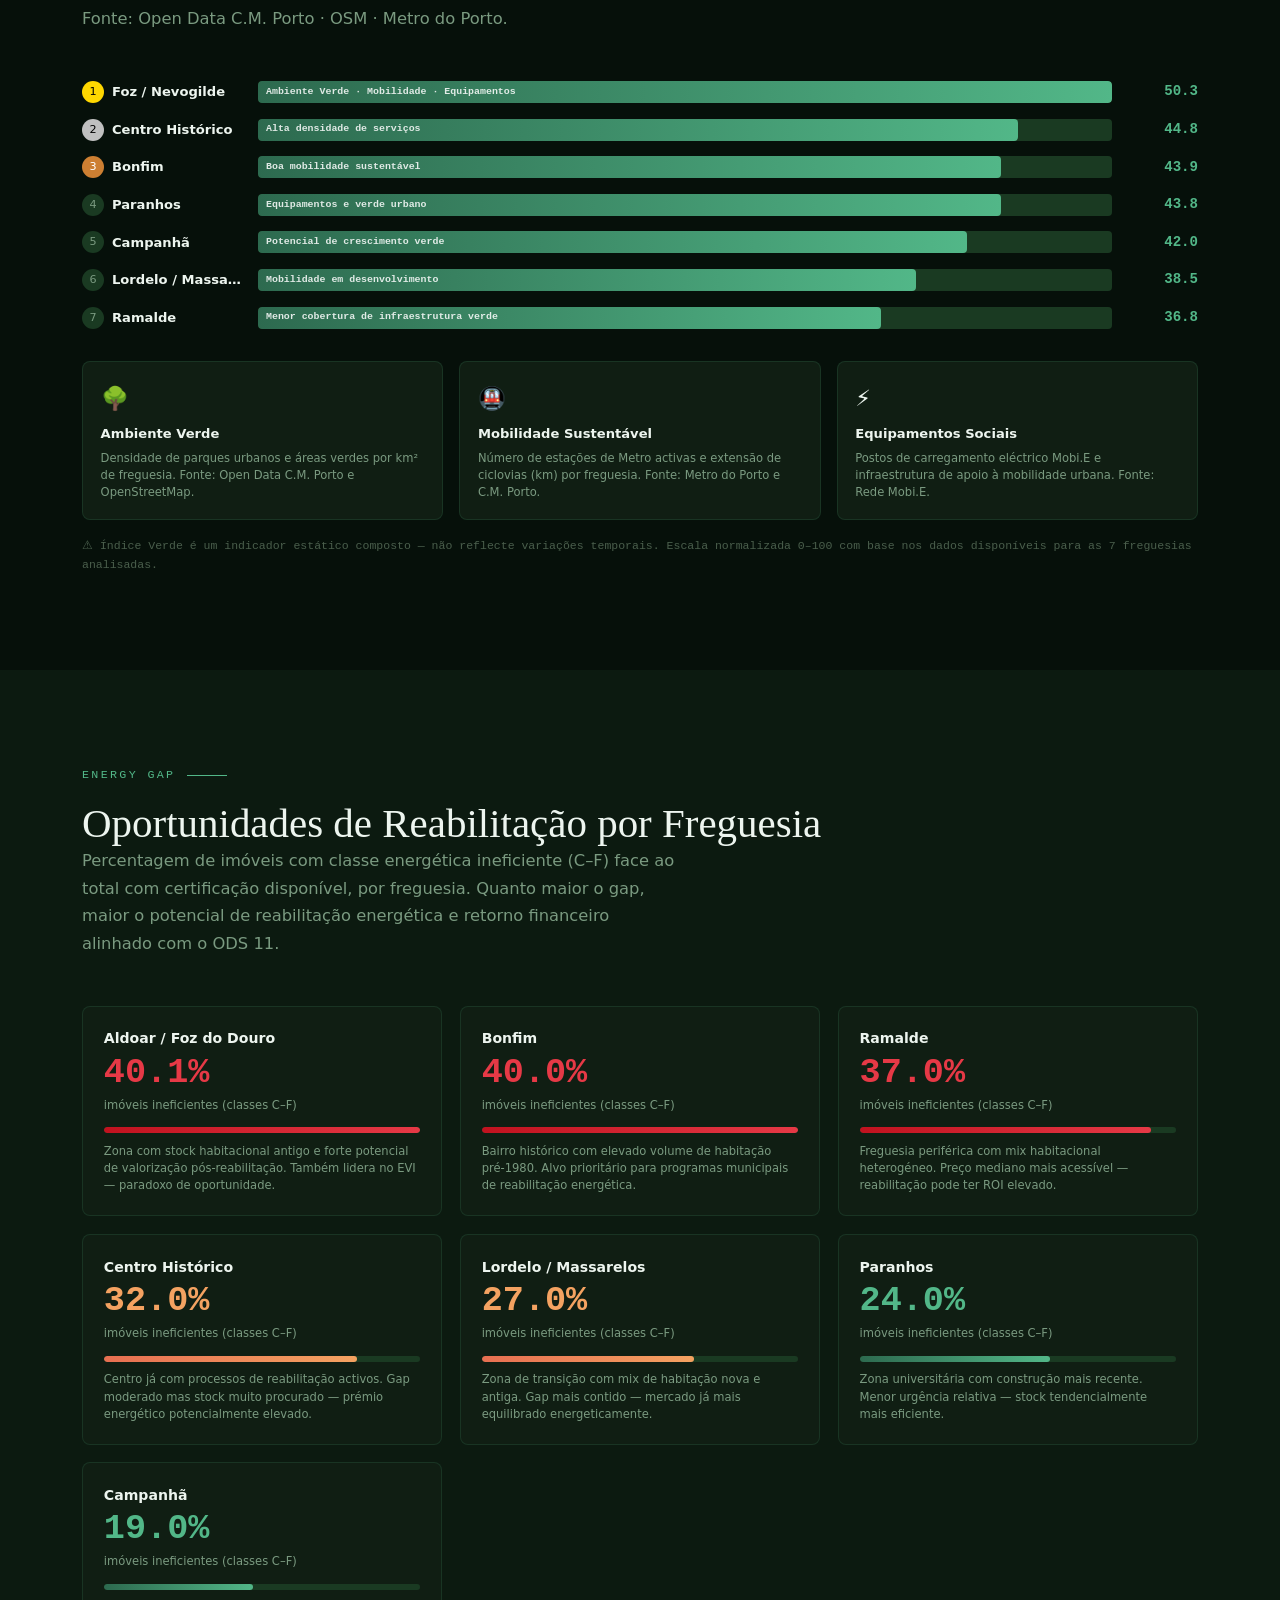
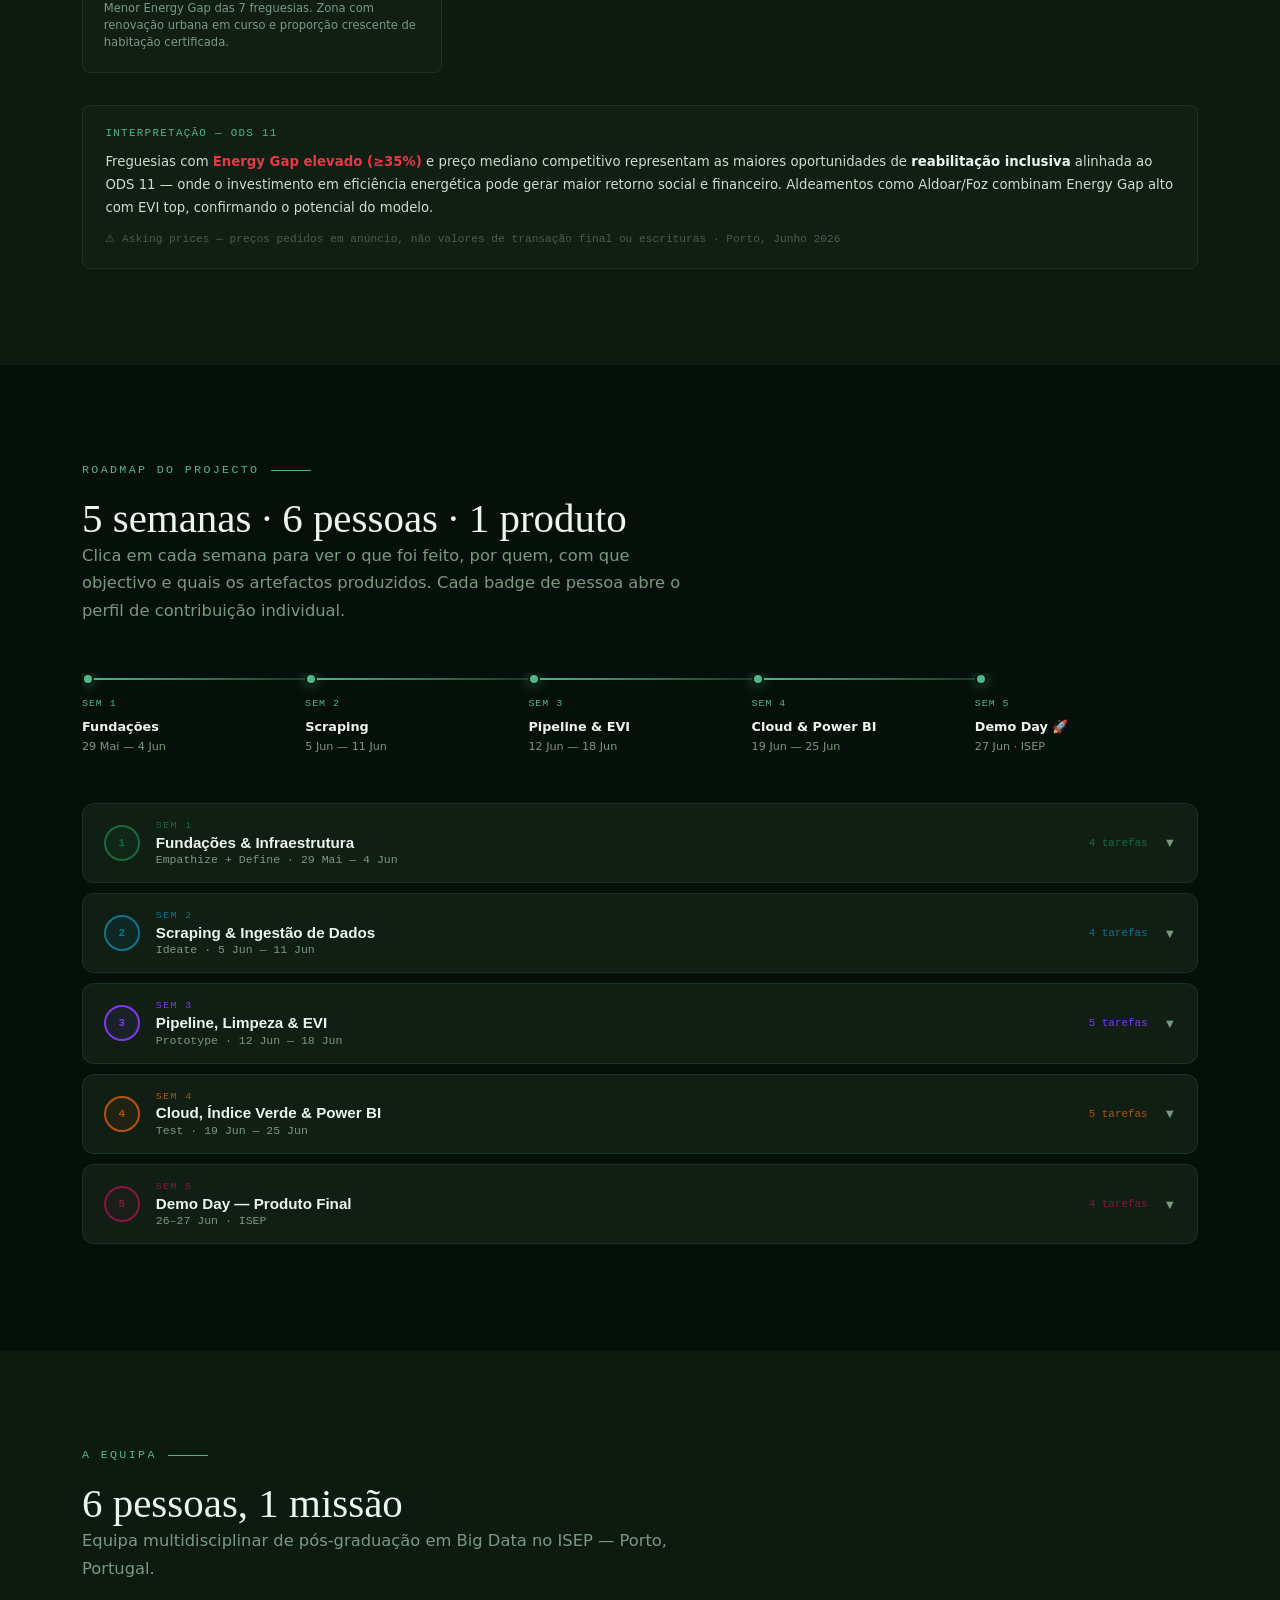
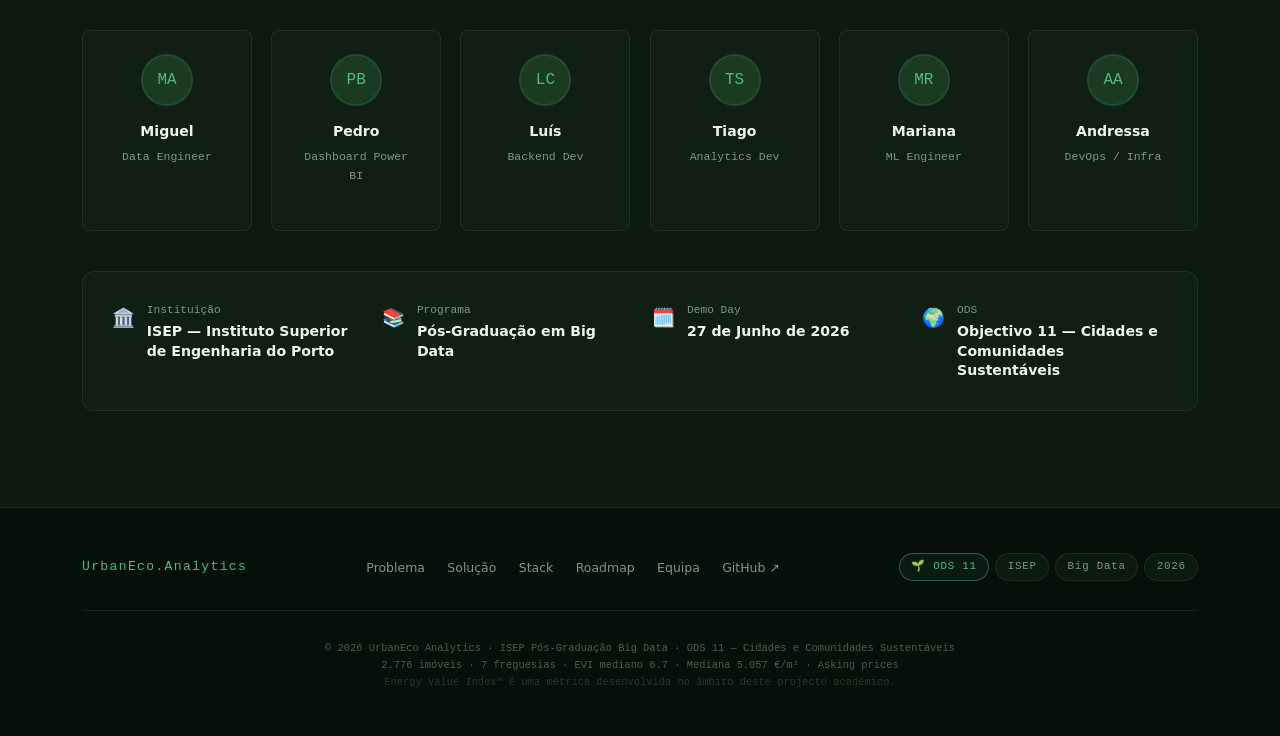
==== commit d9b2efd5: "Update print statement from 'Hello' to 'Goodbye'" ====
--- a/docs/index.html
+++ b/docs/index.html
@@ -903,6 +903,234 @@
       .ranking-row { grid-template-columns: 120px 1fr 55px; }
     }
 
+
+    /* ============================================================
+       ROADMAP
+    ============================================================ */
+    #roadmap { background: var(--bg); }
+
+    /* Accordion week cards */
+    .rm-week {
+      background: var(--bg-card); border: 1px solid var(--border);
+      border-radius: 12px; margin-bottom: 10px; overflow: hidden;
+      transition: border-color var(--t);
+    }
+    .rm-week.open { border-color: var(--border-b); }
+
+    .rm-week-hdr {
+      width: 100%; background: transparent; border: none;
+      cursor: pointer; padding: 0; text-align: left;
+      display: block;
+    }
+    .rm-week-hdr:hover .rm-week-hdr-inner { background: var(--bg-card-h); }
+    .rm-week-hdr-inner {
+      display: flex; align-items: center;
+      padding: 1rem 1.3rem; gap: 1rem;
+      transition: background var(--t);
+    }
+    .rm-wk-num {
+      width: 36px; height: 36px; border-radius: 50%;
+      border: 2px solid var(--rm-color);
+      background: var(--rm-bg);
+      display: flex; align-items: center; justify-content: center;
+      font-family: var(--ff-mono); font-size: .68rem;
+      color: var(--rm-color); font-weight: 700; flex-shrink: 0;
+    }
+    .rm-wk-info { flex: 1; }
+    .rm-wk-code {
+      font-family: var(--ff-mono); font-size: .62rem;
+      letter-spacing: .14em; color: var(--rm-color);
+      text-transform: uppercase; margin-bottom: .18rem;
+    }
+    .rm-wk-title {
+      font-size: .95rem; font-weight: 700;
+      color: var(--white); margin-bottom: .15rem;
+    }
+    .rm-wk-dates {
+      font-size: .72rem; color: var(--c400);
+      font-family: var(--ff-mono);
+    }
+    .rm-wk-prog {
+      display: flex; align-items: center;
+      gap: .6rem; flex-shrink: 0;
+    }
+    .rm-prog-ring {
+      width: 36px; height: 36px; position: relative;
+    }
+    .rm-prog-ring svg { transform: rotate(-90deg); }
+    .rm-prog-pct {
+      position: absolute; inset: 0;
+      display: flex; align-items: center; justify-content: center;
+      font-family: var(--ff-mono); font-size: .58rem;
+      color: var(--rm-color); font-weight: 700;
+    }
+    .rm-chevron {
+      font-size: .8rem; color: var(--c400);
+      transition: transform .2s; flex-shrink: 0;
+    }
+    .rm-week.open .rm-chevron { transform: rotate(180deg); }
+
+    .rm-week-body {
+      display: none;
+      border-top: 1px solid var(--border);
+      padding: 1.2rem 1.3rem 1.4rem;
+    }
+    .rm-week.open .rm-week-body { display: block; }
+
+    .rm-objective {
+      background: var(--rm-bg); border-left: 3px solid var(--rm-color);
+      border-radius: 0 var(--r) var(--r) 0;
+      padding: .8rem 1rem; margin-bottom: 1.2rem;
+      font-size: .83rem; color: var(--c100); line-height: 1.6;
+    }
+
+    /* Task rows inside week */
+    .rm-task {
+      background: var(--bg-surface); border: 1px solid var(--border);
+      border-radius: var(--r); margin-bottom: .6rem; overflow: hidden;
+    }
+    .rm-task-hdr {
+      width: 100%; background: transparent; border: none;
+      cursor: pointer; padding: .75rem 1rem;
+      display: flex; align-items: center; gap: .7rem;
+      flex-wrap: wrap; text-align: left;
+      transition: background var(--t);
+    }
+    .rm-task-hdr:hover { background: rgba(255,255,255,.02); }
+    .rm-task-id {
+      font-family: var(--ff-mono); font-size: .6rem;
+      color: var(--rm-color); font-weight: 700; min-width: 26px;
+    }
+    .rm-task-title {
+      flex: 1; font-size: .83rem; font-weight: 600;
+      color: var(--white); min-width: 120px; line-height: 1.3;
+    }
+    .rm-person-badge {
+      font-family: var(--ff-mono); font-size: .6rem;
+      padding: .2rem .6rem; border-radius: 100px;
+      background: rgba(82,183,136,.1);
+      border: 1px solid rgba(82,183,136,.25);
+      color: var(--g-accent); white-space: nowrap; cursor: pointer;
+      transition: all var(--t);
+    }
+    .rm-person-badge:hover {
+      background: rgba(82,183,136,.2);
+      border-color: var(--g-accent);
+    }
+    .rm-axis-badge {
+      font-family: var(--ff-mono); font-size: .58rem;
+      padding: .18rem .5rem; border-radius: 100px;
+      background: rgba(91,33,182,.12);
+      border: 1px solid rgba(91,33,182,.25);
+      color: #a78bfa; white-space: nowrap;
+    }
+    .rm-confirmar {
+      font-family: var(--ff-mono); font-size: .58rem;
+      padding: .18rem .5rem; border-radius: 100px;
+      background: rgba(251,146,60,.1);
+      border: 1px solid rgba(251,146,60,.25);
+      color: #fb923c; white-space: nowrap;
+    }
+    .rm-chevron-sm {
+      font-size: .65rem; color: var(--c400);
+      transition: transform .2s; flex-shrink: 0;
+    }
+    .rm-task.open .rm-chevron-sm { transform: rotate(180deg); }
+    .rm-task-body {
+      display: none; padding: .9rem 1rem 1rem;
+      border-top: 1px solid var(--border);
+    }
+    .rm-task.open .rm-task-body { display: block; }
+
+    .rm-field-label {
+      font-family: var(--ff-mono); font-size: .62rem;
+      letter-spacing: .1em; color: var(--c400);
+      text-transform: uppercase; margin: .8rem 0 .3rem;
+    }
+    .rm-field-label:first-child { margin-top: 0; }
+    .rm-field-text {
+      font-size: .8rem; color: var(--c100); line-height: 1.65;
+    }
+    .rm-deliverable {
+      display: inline-flex; align-items: center; gap: .35rem;
+      font-family: var(--ff-mono); font-size: .65rem;
+      background: var(--bg-card); border: 1px solid var(--border-b);
+      color: var(--g-accent); padding: .22rem .6rem;
+      border-radius: 4px; margin: .2rem .3rem .2rem 0;
+    }
+    .rm-note {
+      background: rgba(255,209,102,.06); border: 1px solid rgba(255,209,102,.2);
+      border-radius: 6px; padding: .6rem .9rem; margin-top: .8rem;
+      font-size: .75rem; color: #fbbf24; line-height: 1.5;
+    }
+
+    /* Person modals */
+    .person-modal-overlay {
+      display: none; position: fixed; inset: 0; z-index: 300;
+      background: rgba(6,16,10,.9);
+      backdrop-filter: blur(12px);
+      align-items: center; justify-content: center; padding: 1.5rem;
+    }
+    .person-modal-overlay.open { display: flex; }
+    .person-modal {
+      background: var(--bg-card); border: 1px solid var(--border-b);
+      border-radius: 16px; max-width: 620px; width: 100%;
+      max-height: 82vh; overflow-y: auto;
+    }
+    .pm-hdr {
+      padding: 1.5rem; border-bottom: 1px solid var(--border);
+      display: flex; align-items: flex-start;
+      justify-content: space-between;
+      position: sticky; top: 0; background: var(--bg-card);
+      border-radius: 16px 16px 0 0;
+    }
+    .pm-av {
+      width: 44px; height: 44px; border-radius: 50%;
+      background: var(--g-deep); border: 2px solid var(--border-b);
+      display: flex; align-items: center; justify-content: center;
+      font-family: var(--ff-mono); font-size: .9rem;
+      color: var(--g-accent); font-weight: 700; flex-shrink: 0;
+      margin-right: 1rem;
+    }
+    .pm-name { font-size: 1.1rem; font-weight: 700; color: var(--white); }
+    .pm-role { font-family: var(--ff-mono); font-size: .72rem; color: var(--g-accent); margin-top: .15rem; }
+    .pm-close {
+      background: none; border: 1px solid var(--border);
+      color: var(--c400); cursor: pointer;
+      width: 28px; height: 28px; border-radius: 50%;
+      display: flex; align-items: center; justify-content: center;
+      font-size: .85rem; transition: all var(--t); flex-shrink: 0;
+    }
+    .pm-close:hover { border-color: var(--g-accent); color: var(--g-accent); }
+    .pm-body { padding: 1.4rem; }
+    .pm-section-title {
+      font-family: var(--ff-mono); font-size: .65rem;
+      letter-spacing: .12em; color: var(--g-accent);
+      text-transform: uppercase; margin: 1.2rem 0 .6rem;
+    }
+    .pm-section-title:first-child { margin-top: 0; }
+    .pm-contrib-item {
+      display: flex; gap: .75rem; padding: .65rem 0;
+      border-bottom: 1px solid var(--border);
+    }
+    .pm-contrib-item:last-child { border-bottom: none; }
+    .pm-contrib-week {
+      font-family: var(--ff-mono); font-size: .6rem;
+      color: var(--g-accent); min-width: 50px; padding-top: .12rem;
+    }
+    .pm-contrib-text { font-size: .8rem; color: var(--c100); line-height: 1.55; }
+    .pm-contrib-del { font-size: .72rem; color: var(--c400); margin-top: .25rem; }
+
+    /* Team card clickable */
+    .team-card { cursor: pointer; }
+    .team-card::after {
+      content: 'ver contribuições →';
+      display: block; font-family: var(--ff-mono);
+      font-size: .58rem; color: var(--g-accent);
+      margin-top: .5rem; opacity: 0; transition: opacity var(--t);
+    }
+    .team-card:hover::after { opacity: 1; }
+
     /* ============================================================
        SCROLL FADE-IN
     ============================================================ */
@@ -956,7 +1184,7 @@
         <li><a href="#dados">Dados</a></li>
         <li><a href="#indice-verde">Índice Verde</a></li>
         <li><a href="#energy-gap">Energy Gap</a></li>
-        <li><a href="#blog">Diário</a></li>
+        <li><a href="#roadmap">Roadmap</a></li>
         <li><a href="#equipa">Equipa</a></li>
       </ul>
       <a href="https://github.com/aavelarbelo/urbaneco-analytics" class="nav-cta" target="_blank" rel="noopener">GitHub ↗</a>
@@ -1124,7 +1352,7 @@
     <div class="evi-formula-box fi">
       <div class="formula-label">// Fórmula EVI — Energy Value Index (escala 1–10)</div>
       <div class="formula-eq">
-        <span class="eq-g">EVI</span><span class="eq-d"> = (</span><span class="eq-g">price_score × 0.3</span><span class="eq-d"> + </span><span class="eq-g">energy_score × 0.3</span><span class="eq-d">  + </span><span class="eq-g">Location_score × 0.3</span><span class="eq-d">) × 20</span>
+        <span class="eq-g">EVI</span><span class="eq-d"> = (</span><span class="eq-g">energy_score × 0.55</span><span class="eq-d"> + </span><span class="eq-g">price_score × 0.45</span><span class="eq-d">) × 9 + 1</span>
       </div>
       <div class="formula-components">
         <div class="fc">
@@ -1143,7 +1371,7 @@
           <p class="fc-d">Índice composto por freguesia: densidade de parques urbanos, estações de Metro, extensão de ciclovias e postos Mobi.E. Dados Open Data C.M. Porto.</p>
         </div>
         <div class="fc">
-          <div class="fc-w">n ≥ 4</div>
+          <div class="fc-w">n ≥ 3</div>
           <div class="fc-n">Amostra Mínima</div>
           <p class="fc-d">Cálculos e visualizações só são activados com pelo menos 3 imóveis no segmento. Mediana + P25/P75 — nunca média aritmética.</p>
         </div>
@@ -1701,147 +1929,40 @@
 
 
 <!-- ============================================================
-     BLOG SEMANAL
+     ROADMAP
 ============================================================ -->
-<section id="blog">
+<section id="roadmap">
   <div class="container">
-    <div class="eyebrow fi">Diário do Projecto</div>
-    <h2 class="fi">Progresso semanal</h2>
-    <p class="section-intro fi">5 semanas, 5 fases de Design Thinking, 1 plataforma. Documentação semanal do progresso técnico e metodológico.</p>
-
-    <!-- Timeline -->
-    <div class="timeline fi">
-      <div class="tl-item active">
-        <div class="tl-dot"></div>
-        <div class="tl-w">WEEK 01</div>
-        <div class="tl-p">Empathize + Define</div>
-        <div class="tl-d">Setup, repositório, arquitectura</div>
-      </div>
-      <div class="tl-item active">
-        <div class="tl-dot"></div>
-        <div class="tl-w">WEEK 02</div>
-        <div class="tl-p">Ideate</div>
-        <div class="tl-d">Scraping 2.776 imóveis</div>
-      </div>
-      <div class="tl-item active">
-        <div class="tl-dot"></div>
-        <div class="tl-w">WEEK 03</div>
-        <div class="tl-p">Prototype</div>
-        <div class="tl-d">Pipeline, limpeza, EVI</div>
-      </div>
-      <div class="tl-item active">
-        <div class="tl-dot"></div>
-        <div class="tl-w">WEEK 04</div>
-        <div class="tl-p">Test</div>
-        <div class="tl-d">Aiven, Índice Verde, Power BI</div>
-      </div>
-      <div class="tl-item active">
-        <div class="tl-dot"></div>
-        <div class="tl-w">WEEK 05</div>
-        <div class="tl-p">Demo Day 🚀</div>
-        <div class="tl-d">27 de Junho de 2026</div>
-      </div>
+    <div class="eyebrow fi">Roadmap do Projecto</div>
+    <h2 class="fi">5 semanas · 6 pessoas · 1 produto</h2>
+    <p class="section-intro fi">
+      Clica em cada semana para ver o que foi feito, por quem,
+      com que objectivo e quais os artefactos produzidos.
+      Cada badge de pessoa abre o perfil de contribuição individual.
+    </p>
+
+    <!-- Timeline strip -->
+    <div class="timeline fi" style="margin-bottom:2rem">
+      <div class="tl-item active"><div class="tl-dot"></div>
+        <div class="tl-w">SEM 1</div><div class="tl-p">Fundações</div>
+        <div class="tl-d">29 Mai — 4 Jun</div></div>
+      <div class="tl-item active"><div class="tl-dot"></div>
+        <div class="tl-w">SEM 2</div><div class="tl-p">Scraping</div>
+        <div class="tl-d">5 Jun — 11 Jun</div></div>
+      <div class="tl-item active"><div class="tl-dot"></div>
+        <div class="tl-w">SEM 3</div><div class="tl-p">Pipeline & EVI</div>
+        <div class="tl-d">12 Jun — 18 Jun</div></div>
+      <div class="tl-item active"><div class="tl-dot"></div>
+        <div class="tl-w">SEM 4</div><div class="tl-p">Cloud & Power BI</div>
+        <div class="tl-d">19 Jun — 25 Jun</div></div>
+      <div class="tl-item active"><div class="tl-dot"></div>
+        <div class="tl-w">SEM 5</div><div class="tl-p">Demo Day 🚀</div>
+        <div class="tl-d">27 Jun · ISEP</div></div>
     </div>
 
-    <!-- Cards -->
-    <div class="weeks-grid">
-
-      <!-- WEEK 01 -->
-      <div class="week-card fi" onclick="openModal('m01')">
-        <div class="wc-hdr">
-          <div>
-            <div class="wc-num">Week 01 · Empathize + Define</div>
-            <div class="wc-title">Setup — Repositório, Arquitectura & Base de Dados</div>
-          </div>
-          <span class="wc-badge">✅ Concluída</span>
-        </div>
-        <div class="wc-body">
-          <p class="wc-content">Repositório GitHub criado, schema de 24 variáveis definido, docker-compose com PostgreSQL configurado, ambiente Python e estrutura de pastas acordada com a equipa. <strong style="color:var(--g-bright)">Clique para ler mais →</strong></p>
-          <div class="wc-tags">
-            <span class="wc-tag">GitHub</span><span class="wc-tag">PostgreSQL</span>
-            <span class="wc-tag">Python</span><span class="wc-tag">Docker</span>
-            <span class="wc-tag">Schema 24 vars</span>
-          </div>
-        </div>
-      </div>
-
-      <!-- WEEK 02 -->
-      <div class="week-card fi">
-        <div class="wc-hdr">
-          <div>
-            <div class="wc-num">Week 02 · Ideate</div>
-            <div class="wc-title">Scraping SuperCasa — 2.776 Imóveis Recolhidos</div>
-          </div>
-          <span class="wc-badge">✅ Concluída</span>
-        </div>
-        <div class="wc-body">
-          <p class="wc-content">Scraper Selenium desenvolvido e executado sobre a SuperCasa.pt. Recolhidos <strong style="color:var(--g-bright)">2.776 imóveis válidos</strong> no concelho do Porto, cobrindo 7 freguesias. Dados carregados na camada RAW do PostgreSQL.</p>
-          <div class="wc-tags">
-            <span class="wc-tag">Selenium</span><span class="wc-tag">SuperCasa</span>
-            <span class="wc-tag">2.776 imóveis</span><span class="wc-tag">7 freguesias</span>
-            <span class="wc-tag">PostgreSQL RAW</span>
-          </div>
-        </div>
-      </div>
-
-      <!-- WEEK 03 -->
-      <div class="week-card fi">
-        <div class="wc-hdr">
-          <div>
-            <div class="wc-num">Week 03 · Prototype</div>
-            <div class="wc-title">Pipeline, Limpeza & EVI Calculado</div>
-          </div>
-          <span class="wc-badge">✅ Concluída</span>
-        </div>
-        <div class="wc-body">
-          <p class="wc-content">Pipeline de limpeza com pandas: remoção de duplicados, normalização de tipologias e freguesias, cálculo de €/m². EVI calculado para <strong style="color:var(--g-bright)">2.615 imóveis</strong> — mediana 6.7/10. Mediana €/m² Porto: 5.057 €/m².</p>
-          <div class="wc-tags">
-            <span class="wc-tag">pandas</span><span class="wc-tag">EVI 6.7 mediana</span>
-            <span class="wc-tag">41 segmentos</span><span class="wc-tag">5.057 €/m²</span>
-            <span class="wc-tag">Asking prices</span>
-          </div>
-        </div>
-      </div>
-
-      <!-- WEEK 04 -->
-      <div class="week-card fi">
-        <div class="wc-hdr">
-          <div>
-            <div class="wc-num">Week 04 · Test</div>
-            <div class="wc-title">Aiven Cloud, Índice Verde & Power BI</div>
-          </div>
-          <span class="wc-badge">✅ Concluída</span>
-        </div>
-        <div class="wc-body">
-          <p class="wc-content">Migração para <strong style="color:var(--g-bright)">PostgreSQL Aiven</strong> (cloud). Índice Verde calculado para 7 freguesias (Ambiente Verde, Mobilidade Sustentável, Equipamentos Sociais). Dashboard Power BI com 4 eixos analíticos.</p>
-          <div class="wc-tags">
-            <span class="wc-tag">Aiven Cloud</span><span class="wc-tag">Índice Verde</span>
-            <span class="wc-tag">Power BI</span><span class="wc-tag">4 Eixos</span>
-            <span class="wc-tag">statsmodels</span>
-          </div>
-        </div>
-      </div>
-
-      <!-- WEEK 05 -->
-      <div class="week-card fi" style="border-color:rgba(82,183,136,.3);background:linear-gradient(135deg,var(--bg-card),rgba(26,58,34,.35))">
-        <div class="wc-hdr">
-          <div>
-            <div class="wc-num">Week 05 · Demo Day</div>
-            <div class="wc-title">🚀 Produto Final — Demo Day 27 Jun 2026</div>
-          </div>
-          <span class="wc-badge" style="background:rgba(82,183,136,.2);border-color:var(--g-accent)">🎯 Demo Day</span>
-        </div>
-        <div class="wc-body">
-          <p class="wc-content">Entrega final: 2.776 imóveis analisados, EVI calculado, dashboard Power BI com 4 eixos, site publicado, repositório completo. Pitch de apresentação com narrativa analítica para banca do ISEP.</p>
-          <div class="wc-tags">
-            <span class="wc-tag">Pitch</span><span class="wc-tag">Power BI</span>
-            <span class="wc-tag">GitHub Pages</span><span class="wc-tag">ODS 11</span>
-            <span class="wc-tag">ISEP 2026</span>
-          </div>
-        </div>
-      </div>
-
-    </div>
+    <!-- Accordion weeks rendered by JS -->
+    <div id="rm-weeks" class="fi"></div>
+
   </div>
 </section>
 
@@ -1856,34 +1977,12 @@
     <p class="section-intro fi">Equipa multidisciplinar de pós-graduação em Big Data no ISEP — Porto, Portugal.</p>
 
     <div class="team-grid fi">
-      <div class="team-card">
-        <div class="team-av">MA</div>
-        <div class="team-name">Miguel</div>
-        <div class="team-role">Data Engineer</div>
-      </div>
-      <div class="team-card">
-        <div class="team-av">PB</div>
-        <div class="team-name">Pedro</div>
-        <div class="team-role">Dashboard Power BI</div>
-      </div>
-      <div class="team-card">
-        <div class="team-av">LC</div>
-        <div class="team-name">Luís</div>
-        <div class="team-role">Backend Dev</div>
-      </div>
-      <div class="team-card">
-        <div class="team-av">TS</div>
-        <div class="team-name">Tiago</div>
-        <div class="team-role">Analytics Dev</div>
-      </div>
-      <div class="team-card">
-        <div class="team-av">MR</div>
-        <div class="team-name">Mariana</div>
-        <div class="team-role">ML Engineer</div>
-      </div>
-      <div class="team-card">
-        <div class="team-av">AA</div>
-        <div class="team-name">Andressa</div>
+      <div class="team-card" onclick="openPersonModal('miguel')"><div class="team-av">MA</div><div class="team-name">Miguel</div><div class="team-role">Data Engineer</div></div>
+      <div class="team-card" onclick="openPersonModal('pedro')"><div class="team-av">PB</div><div class="team-name">Pedro</div><div class="team-role">Dashboard Power BI</div></div>
+      <div class="team-card" onclick="openPersonModal('luis')"><div class="team-av">LC</div><div class="team-name">Luís</div><div class="team-role">Backend Dev</div></div>
+      <div class="team-card" onclick="openPersonModal('tiago')"><div class="team-av">TS</div><div class="team-name">Tiago</div><div class="team-role">Analytics Dev</div></div>
+      <div class="team-card" onclick="openPersonModal('mariana')"><div class="team-av">MR</div><div class="team-name">Mariana</div><div class="team-role">ML Engineer</div></div>
+      <div class="team-card" onclick="openPersonModal('andressa')"><div class="team-av">AA</div><div class="team-name">Andressa</div>
         <div class="team-role">DevOps / Infra</div>
       </div>
     </div>
@@ -1933,7 +2032,7 @@
         <li><a href="#problema">Problema</a></li>
         <li><a href="#solucao">Solução</a></li>
         <li><a href="#arquitectura">Stack</a></li>
-        <li><a href="#blog">Diário</a></li>
+        <li><a href="#roadmap">Roadmap</a></li>
         <li><a href="#equipa">Equipa</a></li>
         <li><a href="https://github.com/aavelarbelo/urbaneco-analytics" target="_blank" rel="noopener">GitHub ↗</a></li>
       </ul>
@@ -2009,6 +2108,23 @@
         <span class="wc-tag">5 001 registos</span><span class="wc-tag">Schema 24 vars</span><span class="wc-tag">Asking prices</span>
       </div>
     </div>
+  </div>
+</div>
+
+
+<!-- ============================================================
+     PERSON MODALS
+============================================================ -->
+<div class="person-modal-overlay" id="person-modal-overlay" onclick="closePersonModalOutside(event)">
+  <div class="person-modal" id="person-modal-box">
+    <div class="pm-hdr">
+      <div style="display:flex;align-items:center">
+        <div class="pm-av" id="pm-av"></div>
+        <div><div class="pm-name" id="pm-name"></div><div class="pm-role" id="pm-role"></div></div>
+      </div>
+      <button class="pm-close" onclick="closePersonModal()">✕</button>
+    </div>
+    <div class="pm-body" id="pm-body"></div>
   </div>
 </div>
 
@@ -2110,6 +2226,176 @@
         ? 'var(--g-accent)' : '';
     });
   }, { passive: true });
+
+
+/* ══════════════════════════════════════════════════════════════════
+   ROADMAP DATA & LOGIC
+══════════════════════════════════════════════════════════════════ */
+const RM_KEY = 'urbaneco-rm-v1';
+var rmOpen = {};
+var rmTaskOpen = {};
+try { var _s = JSON.parse(localStorage.getItem(RM_KEY)||'{}'); rmOpen=_s.w||{}; rmTaskOpen=_s.t||{}; } catch(e){}
+function rmSave(){ try{localStorage.setItem(RM_KEY,JSON.stringify({w:rmOpen,t:rmTaskOpen}));}catch(e){} }
+
+const RM_WEEKS = [
+  {id:1,code:'SEM 1',color:'#1a6b3c',bg:'rgba(26,107,60,.1)',label:'Fundações & Infraestrutura',dates:'Empathize + Define · 29 Mai — 4 Jun',objective:'Definir o âmbito do projecto, montar a infraestrutura técnica e produzir o documento de especificação que orientou todas as semanas seguintes.',tasks:[
+    {id:'1.1',title:'Repositório GitHub e estrutura de pastas',person:'Andressa',personKey:'andressa',axis:'Infra',why:'Ponto de partida — sem repositório partilhado não há colaboração.',output:'Repositório com estrutura: src/, data/raw/, data/silver/, data/gold/, notebooks/, docs/, scraper/, infra/',deliverables:['Repositório GitHub activo','.gitignore + .env.example','README.md inicial','Branch strategy definida']},
+    {id:'1.2',title:'docker-compose + PostgreSQL local',person:'Luís',personKey:'luis',axis:'Infra',why:'Base de dados local para ingestão e testes antes da cloud.',output:'docker-compose.yml com PostgreSQL 15 + pgAdmin. Conectividade Python→DB validada.',deliverables:['docker-compose.yml funcional','Ligação psycopg2 testada','INSERT e SELECT validados']},
+    {id:'1.3',title:'Especificação — schema de 24 variáveis',person:'Tiago',personKey:'tiago',axis:'Eixo 1–4',why:'Schema acordado antecipadamente evita retrabalho no scraper e no pipeline.',output:'UrbanEco_Especificacao_Objetivos.docx com 4 eixos, métricas e schema de 24 campos.',deliverables:['Documento de especificação v2','Schema 24 variáveis aprovado','4 eixos analíticos definidos','Nota asking prices incluída'],note:'Princípio honestidade epistémica: todos os preços são asking prices — não escrituras.'},
+    {id:'1.4',title:'Ambiente Python + requirements.txt',person:'Andressa',personKey:'andressa',axis:'Infra',why:'Ambiente reprodutível evita problemas no Demo Day.',output:'Ambiente virtual Python com dependências fixadas.',deliverables:['requirements.txt completo','Ambiente testado em 2+ máquinas']}
+  ]},
+  {id:2,code:'SEM 2',color:'#0e7490',bg:'rgba(14,116,144,.1)',label:'Scraping & Ingestão de Dados',dates:'Ideate · 5 Jun — 11 Jun',objective:'Recolher 2 776 imóveis reais no Porto via scraping automatizado da SuperCasa e carregar os dados na camada RAW da base de dados.',tasks:[
+    {id:'2.1',title:'Scraper Selenium — SuperCasa Porto',person:'Miguel',personKey:'miguel',axis:'Eixo 1–4',confirmar:true,why:'Sem dados reais não há projecto. O scraper alimenta todo o pipeline.',output:'Script scrape_properties_selenium.py. 2 776 imóveis válidos no concelho do Porto.',deliverables:['scrape_properties_selenium.py','supercasa_raw.csv','2 776 imóveis válidos','7 freguesias identificadas'],note:'[CONFIRMAR] autoria exacta do scraper. Alvo: 5 000 válidos. Resultado: 2 776.'},
+    {id:'2.2',title:'Validação CSV e ingestão PostgreSQL RAW',person:'Miguel',personKey:'miguel',axis:'Eixo 1',why:'Garantir dados brutos completos antes de avançar para limpeza.',output:'Dados brutos no PostgreSQL com timestamp de ingestão. Log de nulos por coluna.',deliverables:['Tabela raw.listings populada','Log de ingestão','Relatório de nulos por coluna']},
+    {id:'2.3',title:'Extracção de freguesia a partir do título',person:'Tiago',personKey:'tiago',axis:'Eixo 1 · Eixo 4',why:'O campo parish está nulo nos anúncios — recuperado via regex sobre o título.',output:'Coluna parish preenchida em 62% dos registos. 7 freguesias identificadas.',deliverables:['Coluna parish (62% cobertura)','7 freguesias mapeadas','Tabela de cobertura']},
+    {id:'2.4',title:'Diagnóstico do campo energy_class',person:'Miguel',personKey:'miguel',axis:'Eixo 2 · Eixo 3 · Eixo 4',why:'A classe energética é o campo central do EVI. Necessário documentar disponibilidade.',output:'Diagnóstico: energy_class disponível em ~55% dos registos via scraping directo.',deliverables:['Diagnóstico de cobertura','Decisão: manter NaN onde ausente'],note:'Não inventar valores de classe energética. Afecta Eixos 2, 3 e 4.'}
+  ]},
+  {id:3,code:'SEM 3',color:'#7c3aed',bg:'rgba(124,58,237,.1)',label:'Pipeline, Limpeza & EVI',dates:'Prototype · 12 Jun — 18 Jun',objective:'Transformar dados brutos em dados analíticos limpos, calcular o EVI para cada imóvel e produzir as tabelas de segmento que alimentam o Power BI.',tasks:[
+    {id:'3.1',title:'Limpeza e padronização do dataset',person:'Miguel',personKey:'miguel',axis:'Eixo 1',why:'Sem normalização, "paranhos" e "Paranhos" são segmentos diferentes — invalida as medianas.',output:'Dataset limpo: price_eur, price_m2, typology_clean (T0–T5), parish normalizado. Outliers removidos.',deliverables:['supercasa_clean.csv','price_eur limpo','typology_clean','Outliers documentados']},
+    {id:'3.2',title:'Estatísticas por segmento — mediana + P25/P75',person:'Tiago',personKey:'tiago',axis:'Eixo 1',why:'Base do Eixo 1 e do EVI. Mediana + P25/P75 por (freguesia × tipologia), n ≥ 3.',output:'41 segmentos válidos. Mediana global Porto: 5 057 €/m².',deliverables:['segment_stats.csv — 41 segmentos','Mediana: 5 057 €/m²','P25 e P75 por segmento'],note:'NUNCA usar média. Apenas mediana + P25 + P75. Segmentos com n < 3 ficam em BLANK.'},
+    {id:'3.3',title:'Cálculo do EVI (1–10)',person:'Mariana',personKey:'mariana',axis:'Eixo 3',why:'Métrica proprietária — diferencia o UrbanEco de uma análise genérica.',output:'EVI = (energy_score×0.55 + price_score×0.45)×9+1. 2 615 imóveis. Mediana 6.7. Top EVI 8.6.',deliverables:['Coluna evi_score','top20_evi.csv','EVI mediano: 6.7/10','Top 1: Aldoar/Foz T5 Classe A EVI 8.6']},
+    {id:'3.4',title:'Energy Gap por freguesia',person:'Tiago',personKey:'tiago',axis:'Eixo 4',why:'Eixo 4: rácio imóveis ineficientes (C–F) vs total certificado por freguesia.',output:'Energy Gap: Aldoar/Foz 40.1% | Bonfim 40% | Ramalde 37% | Campanhã 19%.',deliverables:['parish_energy_gap.csv','Energy Gap 7 freguesias']},
+    {id:'3.5',title:'Regressão hedónica OLS — Escada de Valor',person:'Mariana',personKey:'mariana',axis:'Eixo 2',why:'Diferenciador académico: isola o prémio marginal da eficiência energética.',output:'Modelo OLS statsmodels. Coeficientes €/m² por classe energética (F→A). R² e p-values documentados.',deliverables:['Modelo OLS treinado','Coeficientes por classe energética','Escada de Valor','Limitações documentadas'],note:'Objectivo: simplicidade honesta. Limitações (asking prices, amostra) mais importantes que perfeição estatística.'}
+  ]},
+  {id:4,code:'SEM 4',color:'#b45309',bg:'rgba(180,83,9,.1)',label:'Cloud, Índice Verde & Power BI',dates:'Test · 19 Jun — 25 Jun',objective:'Migrar para PostgreSQL Aiven (cloud), calcular o Índice Verde e construir o dashboard Power BI com os 4 eixos obrigatórios.',tasks:[
+    {id:'4.1',title:'Migração para PostgreSQL Aiven (cloud)',person:'Luís',personKey:'luis',axis:'Infra',why:'Base de dados cloud garante acesso partilhado e demo ao vivo no Demo Day.',output:'PostgreSQL Aiven configurado. Dados migrados. Ligação segura via .env.',deliverables:['PostgreSQL Aiven activo','Credenciais em .env','Dados migrados','Testado por 2+ membros']},
+    {id:'4.2',title:'Índice Verde — 7 freguesias',person:'[CONFIRMAR]',personKey:null,axis:'ODS 11',confirmar:true,why:'Componente ODS 11: avalia sustentabilidade territorial de cada freguesia.',output:'Índice Verde: Foz/Nevogilde 50.3 | Centro Histórico 44.8 | Bonfim 43.9 | Ramalde 36.8.',deliverables:['indice_verde.csv','Ranking 7 freguesias','3 dimensões documentadas'],note:'[CONFIRMAR] Metodologia e fontes de dados por dimensão (Ambiente Verde, Mobilidade, Equipamentos).'},
+    {id:'4.3',title:'Dashboard Power BI — 4 eixos',person:'Pedro',personKey:'pedro',axis:'Eixo 1 · 2 · 3 · 4',why:'Entregável principal da apresentação. Comunica os 4 eixos de forma clara e profissional.',output:'trabalho.pbix: Executive Overview + 4 páginas analíticas. Medidas DAX baseadas em mediana.',deliverables:['trabalho.pbix','Eixo 1: Matriz Preço×Tipologia×Freguesia','Eixo 2: Prémio Energético','Eixo 3: EVI Top 20','Eixo 4: Energy Gap por Freguesia'],note:'Sum(€/m²) substituído por Mediana €/m² Válida. P25/P75 como tooltips. n≥3 por segmento.'},
+    {id:'4.4',title:'Exportação dos 4 CSVs para Power BI',person:'Miguel',personKey:'miguel',axis:'Eixo 1–4',why:'O Power BI precisa de CSVs limpos — erro de encoding quebra tudo.',output:'4 CSVs: fact_listings, segment_stats, parish_energy_gap, top20_evi.',deliverables:['fact_listings.csv','segment_stats.csv','parish_energy_gap.csv','top20_evi.csv']},
+    {id:'4.5',title:'Site GitHub Pages + documentação',person:'Andressa',personKey:'andressa',axis:'Comunicação',why:'Entregável de portfólio — partilhado com professores e equipa.',output:'Site publicado em aavelarbelo.github.io/urbaneco-analytics com dados reais e roadmap.',deliverables:['index.html publicado','URL permanente partilhado','Roadmap integrado no site']}
+  ]},
+  {id:5,code:'SEM 5',color:'#831843',bg:'rgba(131,24,67,.1)',label:'Demo Day — Produto Final',dates:'26–27 Jun · ISEP',objective:'Preparar e executar a apresentação final. Congelar o produto, ensaiar o pitch e garantir plano B robusto.',tasks:[
+    {id:'5.1',title:'Freeze do produto',person:'Equipa toda',personKey:null,axis:'Todos',why:'A partir do dia 26, qualquer alteração é risco. O produto está feito.',output:'Tag v1.0 no GitHub. Nenhum commit após freeze.',deliverables:['Tag v1.0 no GitHub','Acordo de freeze','Dashboard .pbix final']},
+    {id:'5.2',title:'Plano B — backup completo',person:'Pedro',personKey:'pedro',axis:'Todos',why:'Uma falha técnica não pode destruir 5 semanas de trabalho.',output:'CSVs offline, screenshots dos 4 eixos, vídeo de 2 min da demo.',deliverables:['CSVs em pen USB + cloud','Screenshots dos 4 eixos PBI','Vídeo demo 2 min','Dashboard funciona offline']},
+    {id:'5.3',title:'Ensaio do pitch com cronómetro',person:'Equipa toda',personKey:null,axis:'Todos',why:'15 minutos passam muito rápido sob pressão.',output:'Pitch ensaiado 2× dentro de 15 min. Transições testadas.',deliverables:['Guião com timings','2 ensaios completos'],note:'Estrutura: Problema 2min → Dados e Pipeline 3min → EVI e Dashboard 5min → ODS 11 e Conclusões 3min → Q&A 2min.'},
+    {id:'5.4',title:'Validação académica — Q1 a Q4',person:'Tiago',personKey:'tiago',axis:'Eixo 1–4',why:'Confirmar que o produto responde às 4 perguntas de investigação.',output:'Checklist académica preenchida. Q1–Q4 respondidas com dados reais.',deliverables:['Q1: Mediana €/m² por tipologia × freguesia — 5 057 €/m² global','Q2: Prémio energético por degrau — Escada de Valor (Eixo 2)','Q3: Top 20 EVI — EVI máx 8.6 (Aldoar/Foz T5 Classe A)','Q4: Energy Gap — Aldoar/Foz 40.1% vs Campanhã 19%']}
+  ]}
+];
+
+const PERSON_DATA = {
+  miguel:{initials:'MA',name:'Miguel',role:'Data Engineer',focus:'Scraping, ingestão, limpeza de dados, pipeline ETL e exportação dos CSVs finais',contribs:[
+    {week:'SEM 2',task:'Scraper Selenium SuperCasa',del:'supercasa_raw.csv · 2 776 imóveis válidos'},
+    {week:'SEM 2',task:'Validação e ingestão PostgreSQL RAW',del:'Tabela raw.listings · log de nulos'},
+    {week:'SEM 2',task:'Diagnóstico do campo energy_class',del:'Relatório de cobertura energética'},
+    {week:'SEM 3',task:'Limpeza e padronização do dataset',del:'supercasa_clean.csv · price_eur · typology_clean'},
+    {week:'SEM 4',task:'Exportação dos 4 CSVs para Power BI',del:'fact_listings · segment_stats · parish_energy_gap · top20_evi'}
+  ]},
+  pedro:{initials:'PB',name:'Pedro',role:'Dashboard Power BI',focus:'Dashboard Power BI, medidas DAX, 4 eixos analíticos, visualizações e plano B da apresentação',contribs:[
+    {week:'SEM 4',task:'Dashboard Power BI — 4 eixos + Executive Overview',del:'trabalho.pbix · 5 páginas analíticas'},
+    {week:'SEM 4',task:'Medidas DAX (Mediana €/m² Válida, P25, P75, n≥3)',del:'Medidas DAX · Tooltips ricos · n≥3 aplicado'},
+    {week:'SEM 5',task:'Plano B — backup completo',del:'CSVs offline · Screenshots · Vídeo demo 2 min'}
+  ]},
+  luis:{initials:'LC',name:'Luís',role:'Backend Dev',focus:'PostgreSQL, docker-compose, PostgreSQL Aiven cloud e suporte técnico de infraestrutura',contribs:[
+    {week:'SEM 1',task:'docker-compose + PostgreSQL local',del:'docker-compose.yml · Ligação psycopg2 testada'},
+    {week:'SEM 4',task:'Migração para PostgreSQL Aiven (cloud)',del:'PostgreSQL Aiven activo · Credenciais seguras'}
+  ]},
+  tiago:{initials:'TS',name:'Tiago',role:'Analytics Dev',focus:'Segmentação, estatísticas por segmento, Energy Gap, perguntas de investigação e validação metodológica',contribs:[
+    {week:'SEM 1',task:'Documento de especificação — schema 24 variáveis',del:'Especificação v2 · 4 eixos definidos · Nota asking prices'},
+    {week:'SEM 2',task:'Extracção de freguesia a partir do título',del:'Coluna parish · 62% cobertura · 7 freguesias'},
+    {week:'SEM 3',task:'Estatísticas por segmento — mediana + P25/P75',del:'segment_stats.csv · 41 segmentos · 5 057 €/m²'},
+    {week:'SEM 3',task:'Energy Gap por freguesia',del:'parish_energy_gap.csv · Aldoar/Foz 40.1% | Campanhã 19%'},
+    {week:'SEM 5',task:'Validação académica — Q1 a Q4',del:'Checklist Q1–Q4 · 4 perguntas respondidas com dados reais'}
+  ]},
+  mariana:{initials:'MR',name:'Mariana',role:'ML Engineer',focus:'EVI, energy_score, price_score, regressão hedónica OLS e análise do prémio energético',contribs:[
+    {week:'SEM 3',task:'Cálculo do EVI (1–10)',del:'evi_score · 2 615 imóveis · mediana 6.7 · Top EVI 8.6'},
+    {week:'SEM 3',task:'Regressão hedónica OLS — Escada de Valor',del:'Modelo OLS statsmodels · Coeficientes F→A · R² documentado'}
+  ]},
+  andressa:{initials:'AA',name:'Andressa',role:'DevOps / Documentação',focus:'GitHub, ambiente Python, site GitHub Pages, roadmap e narrativa do projecto',contribs:[
+    {week:'SEM 1',task:'Repositório GitHub e estrutura de pastas',del:'Repositório · .gitignore · .env.example · README'},
+    {week:'SEM 1',task:'Ambiente Python + requirements.txt',del:'requirements.txt · Ambiente reprodutível testado'},
+    {week:'SEM 4',task:'Site GitHub Pages + documentação',del:'index.html publicado · URL permanente partilhado'},
+    {week:'SEM 5',task:'Roadmap integrado no site',del:'Roadmap 5 semanas · Documentação completa'}
+  ]}
+};
+
+
+function rmToggleWeek(id){ rmOpen[id]=!rmOpen[id]; rmSave(); renderRoadmap(); }
+function rmToggleTask(id){ rmTaskOpen[id]=!rmTaskOpen[id]; rmSave(); renderRoadmap(); }
+
+function openPersonModal(key){
+  var p = PERSON_DATA[key]; if(!p) return;
+  document.getElementById('pm-av').textContent   = p.initials;
+  document.getElementById('pm-name').textContent = p.name;
+  document.getElementById('pm-role').textContent = p.role;
+  var b = '<div class="pm-section-title">// Foco principal</div>';
+  b += '<p style="font-size:.82rem;color:var(--c100);line-height:1.6;margin-bottom:.5rem">' + p.focus + '</p>';
+  b += '<div class="pm-section-title">// Contribuicoes por semana</div>';
+  p.contribs.forEach(function(co){
+    b += '<div class="pm-contrib-item">'
+       + '<div class="pm-contrib-week">' + co.week + '</div>'
+       + '<div><div class="pm-contrib-text">' + co.task + '</div>'
+       + '<div class="pm-contrib-del" style="color:var(--g-accent);font-family:var(--ff-mono);font-size:.65rem">' + co.del + '</div>'
+       + '</div></div>';
+  });
+  document.getElementById('pm-body').innerHTML = b;
+  document.getElementById('person-modal-overlay').classList.add('open');
+  document.body.style.overflow = 'hidden';
+}
+function closePersonModal(){
+  document.getElementById('person-modal-overlay').classList.remove('open');
+  document.body.style.overflow = '';
+}
+function closePersonModalOutside(e){ if(e.target.id === 'person-modal-overlay') closePersonModal(); }
+document.addEventListener('keydown', function(e){ if(e.key === 'Escape') closePersonModal(); });
+
+function renderRoadmap(){
+  var el = document.getElementById('rm-weeks');
+  if(!el) return;
+  el.innerHTML = RM_WEEKS.map(function(w){
+    var isOpen = !!rmOpen[w.id];
+    var tasks = w.tasks.map(function(t){
+      var tkey  = w.id + '-' + t.id;
+      var tOpen = !!rmTaskOpen[tkey];
+      var pb;
+      if(t.confirmar){
+        pb = '<span class="rm-confirmar">CONFIRMAR</span>';
+      } else if(t.personKey){
+        pb = '<span class="rm-person-badge rm-person-clickable" data-key="' + t.personKey + '">' + t.person + '</span>';
+      } else {
+        pb = '<span class="rm-person-badge">' + t.person + '</span>';
+      }
+      var ab = '<span class="rm-axis-badge">' + t.axis + '</span>';
+      var tbody = '';
+      if(tOpen){
+        var dels = t.deliverables.map(function(d){ return '<span class="rm-deliverable">' + d + '</span>'; }).join('');
+        tbody = '<div class="rm-task-body">'
+              + '<div class="rm-field-label">Objectivo</div><div class="rm-field-text">' + t.why + '</div>'
+              + '<div class="rm-field-label">Output</div><div class="rm-field-text">' + t.output + '</div>'
+              + '<div class="rm-field-label">Entregaveis</div><div>' + dels + '</div>'
+              + (t.note ? '<div class="rm-note">' + t.note + '</div>' : '')
+              + '</div>';
+      }
+      return '<div class="rm-task' + (tOpen ? ' open' : '') + '" data-tkey="' + tkey + '">'
+           + '<button class="rm-task-hdr rm-task-btn" data-tkey="' + tkey + '">'
+           + '<span class="rm-task-id">' + t.id + '</span>'
+           + '<span class="rm-task-title">' + t.title + '</span>'
+           + pb + ab + '<span class="rm-chevron-sm">&#9660;</span>'
+           + '</button>' + tbody + '</div>';
+    }).join('');
+    var wbody = isOpen ? '<div class="rm-week-body"><div class="rm-objective">' + w.objective + '</div>' + tasks + '</div>' : '';
+    return '<div class="rm-week' + (isOpen ? ' open' : '') + '" style="--rm-color:' + w.color + ';--rm-bg:' + w.bg + '">'
+         + '<button class="rm-week-hdr rm-week-btn" data-wid="' + w.id + '">'
+         + '<div class="rm-week-hdr-inner">'
+         + '<div class="rm-wk-num">' + w.id + '</div>'
+         + '<div class="rm-wk-info"><div class="rm-wk-code">' + w.code + '</div>'
+         + '<div class="rm-wk-title">' + w.label + '</div>'
+         + '<div class="rm-wk-dates">' + w.dates + '</div></div>'
+         + '<div style="font-family:var(--ff-mono);font-size:.68rem;color:' + w.color + ';flex-shrink:0">' + w.tasks.length + ' tarefas</div>'
+         + '<span class="rm-chevron">&#9660;</span>'
+         + '</div></button>' + wbody + '</div>';
+  }).join('');
+  el.querySelectorAll('.rm-week-btn').forEach(function(btn){
+    btn.addEventListener('click', function(){ rmToggleWeek(Number(btn.getAttribute('data-wid'))); });
+  });
+  el.querySelectorAll('.rm-task-btn').forEach(function(btn){
+    btn.addEventListener('click', function(){ rmToggleTask(btn.getAttribute('data-tkey')); });
+  });
+  el.querySelectorAll('.rm-person-clickable').forEach(function(span){
+    span.addEventListener('click', function(e){ e.stopPropagation(); openPersonModal(span.getAttribute('data-key')); });
+  });
+}
+renderRoadmap();
+
 </script>
 
 </body>
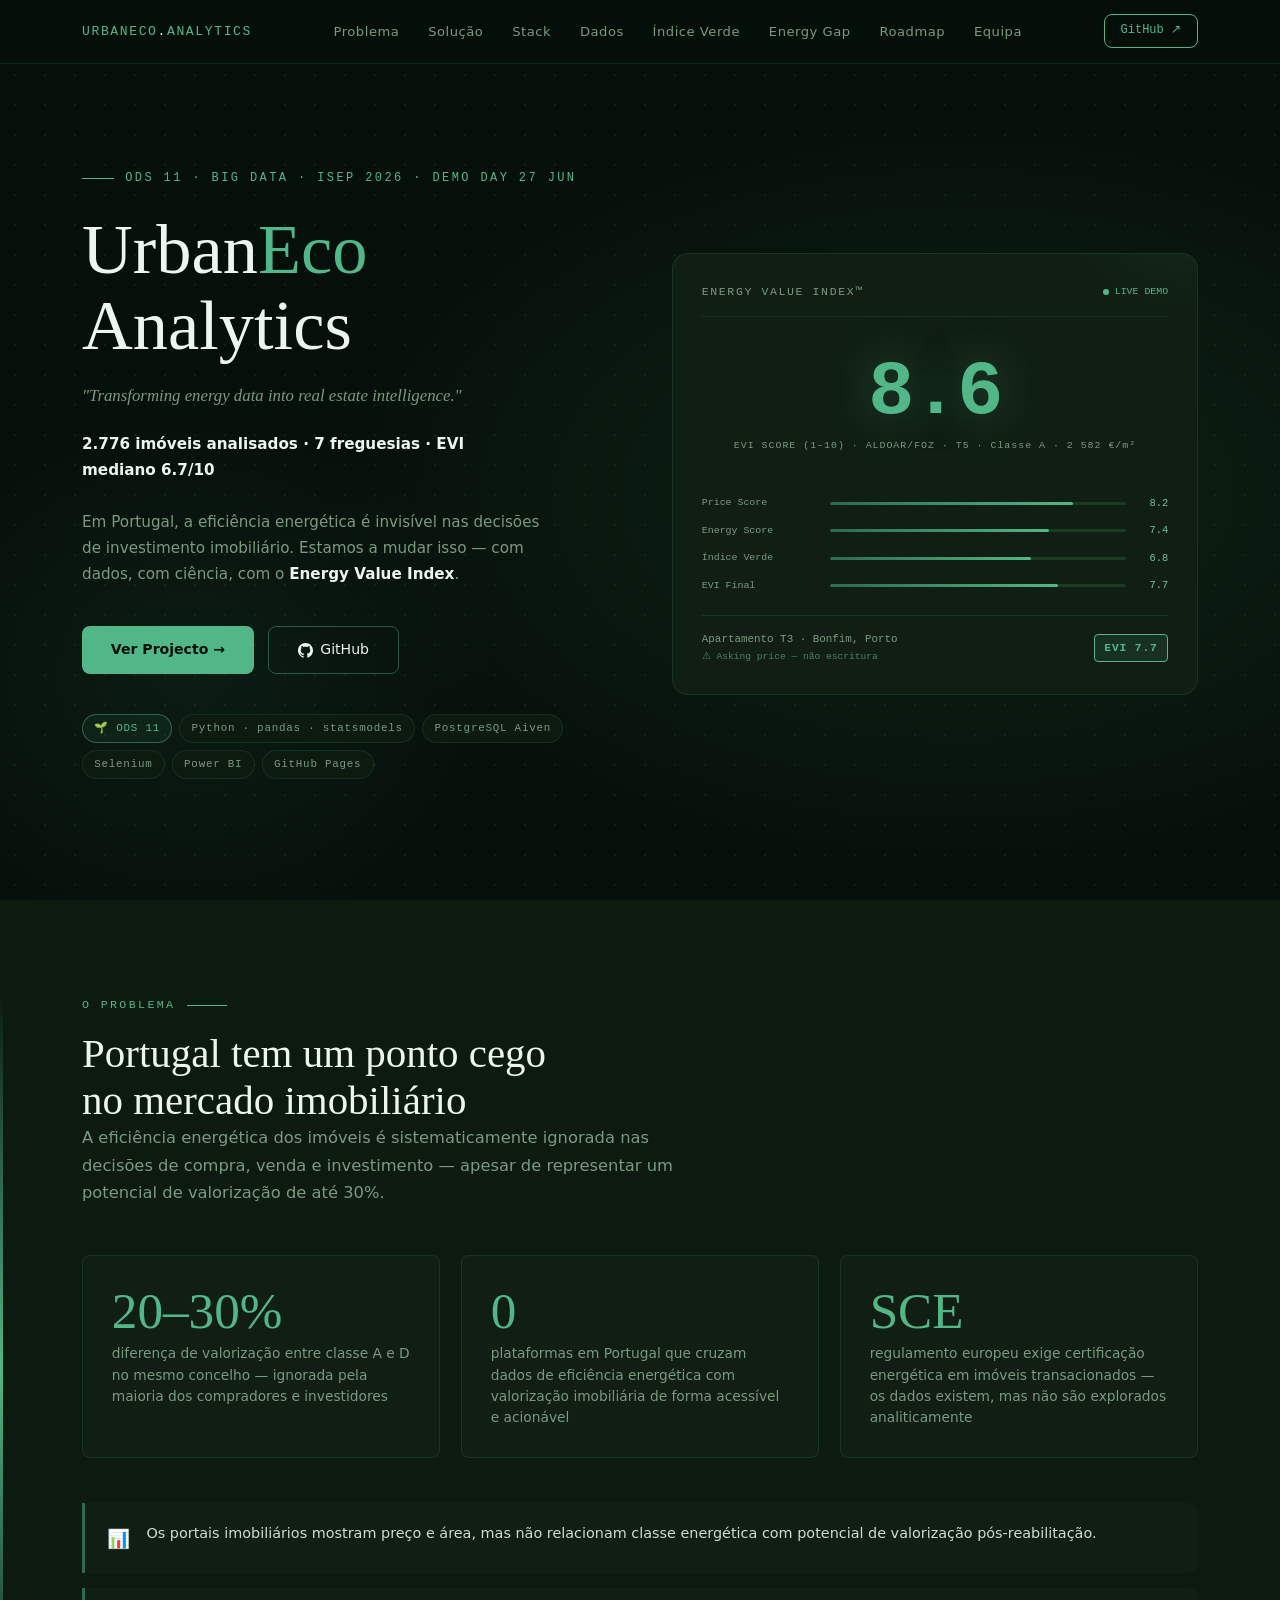
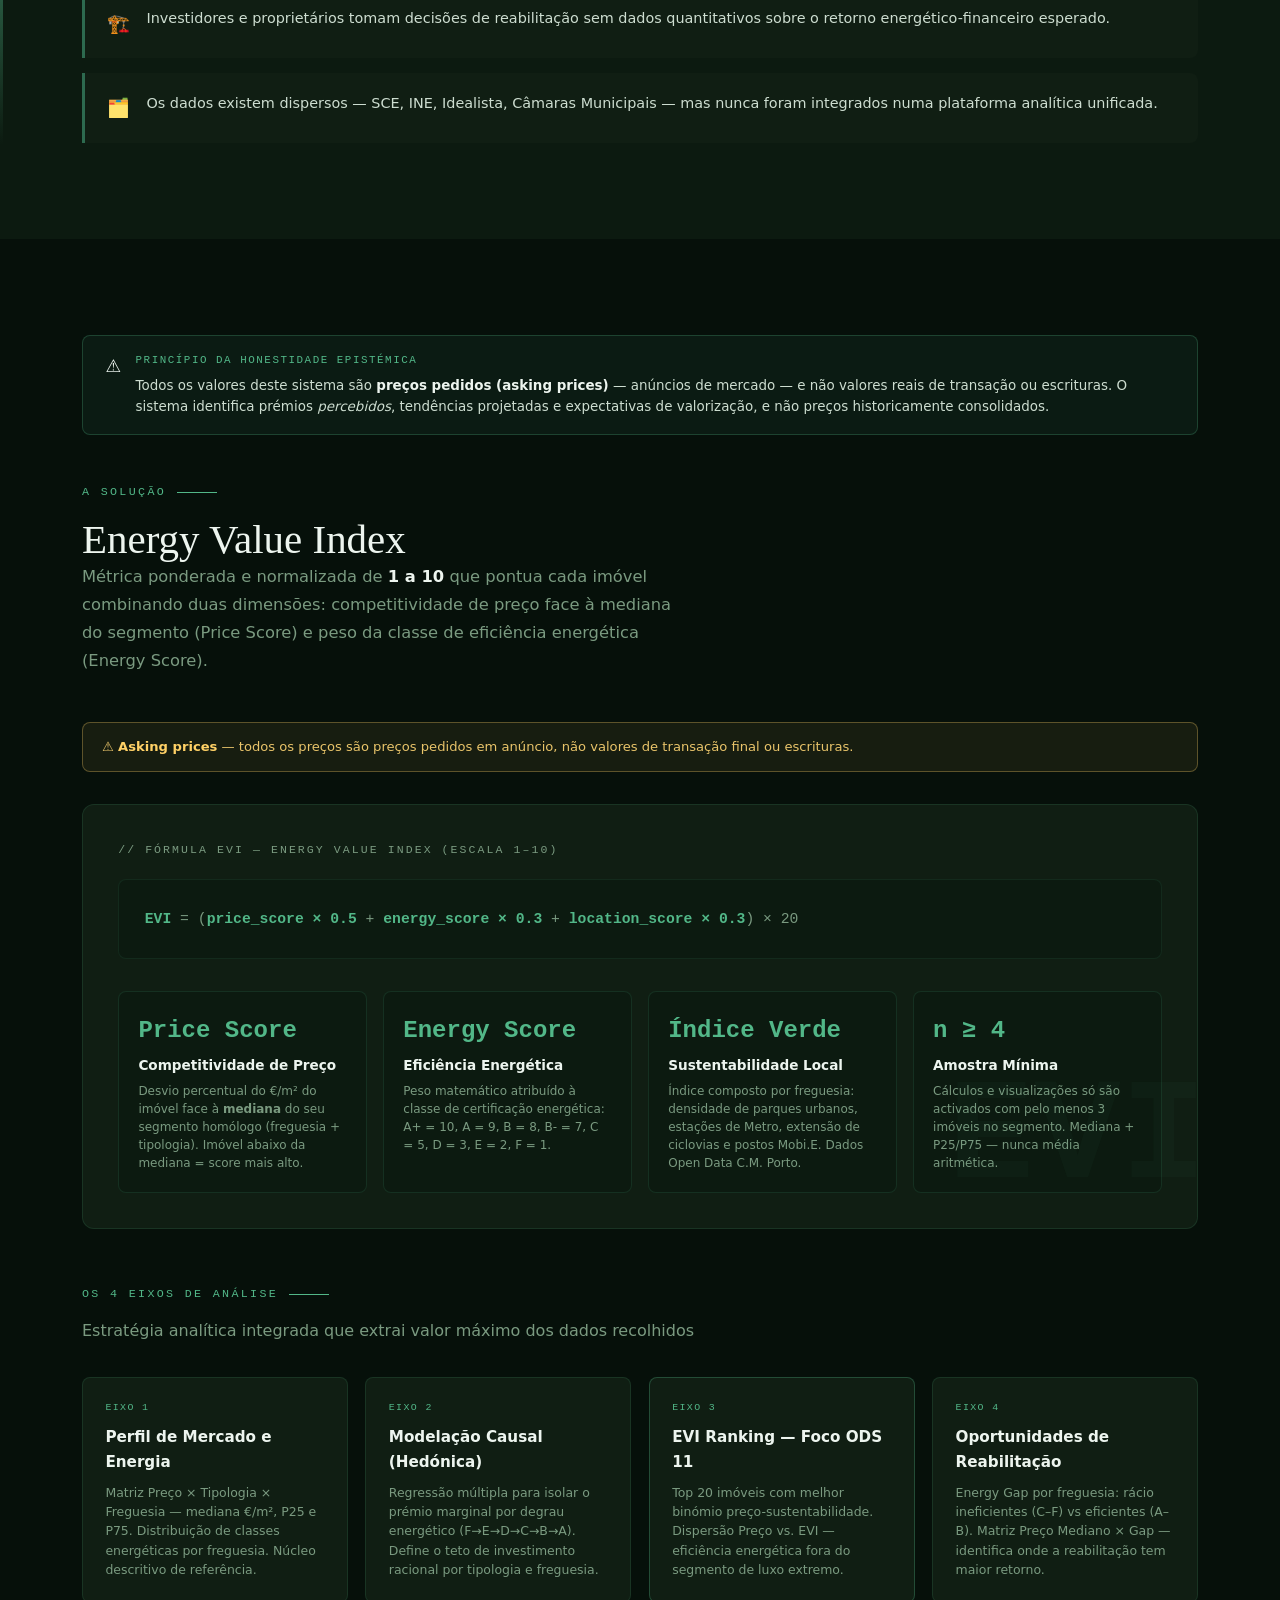
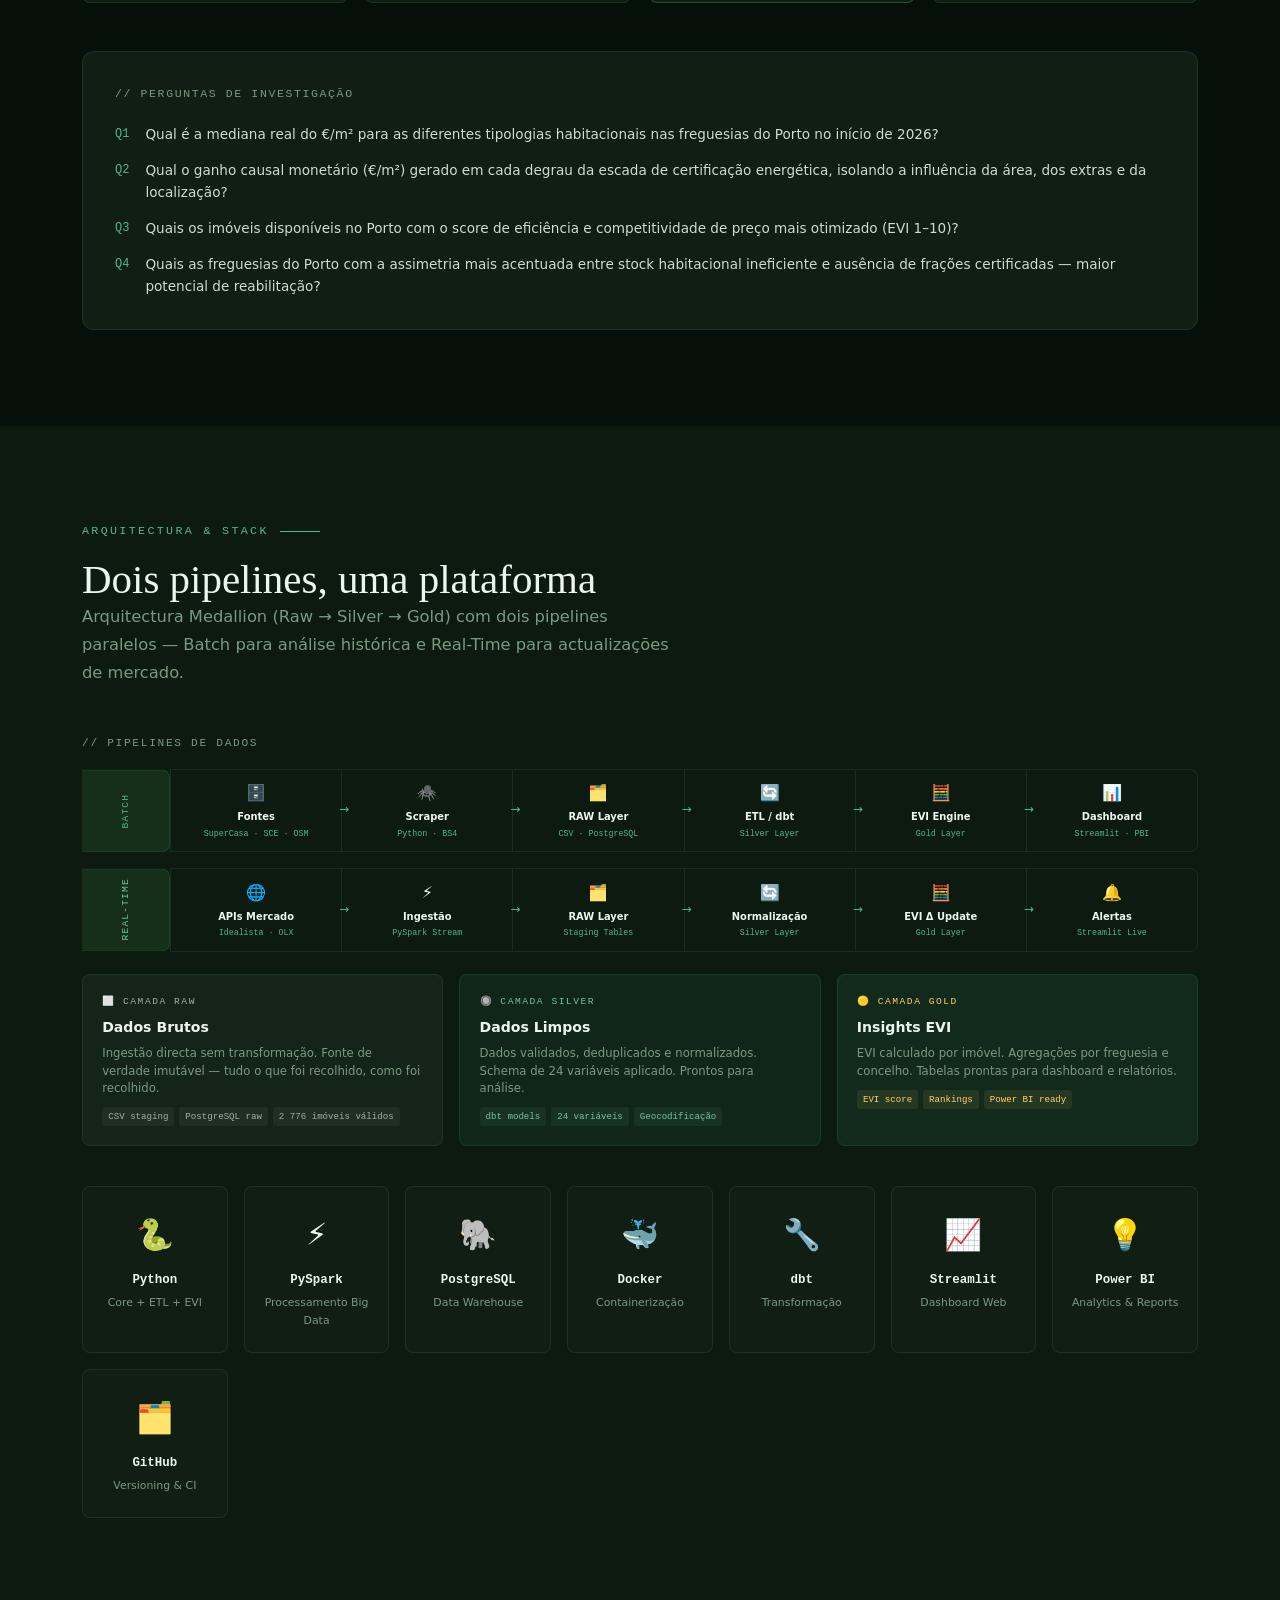
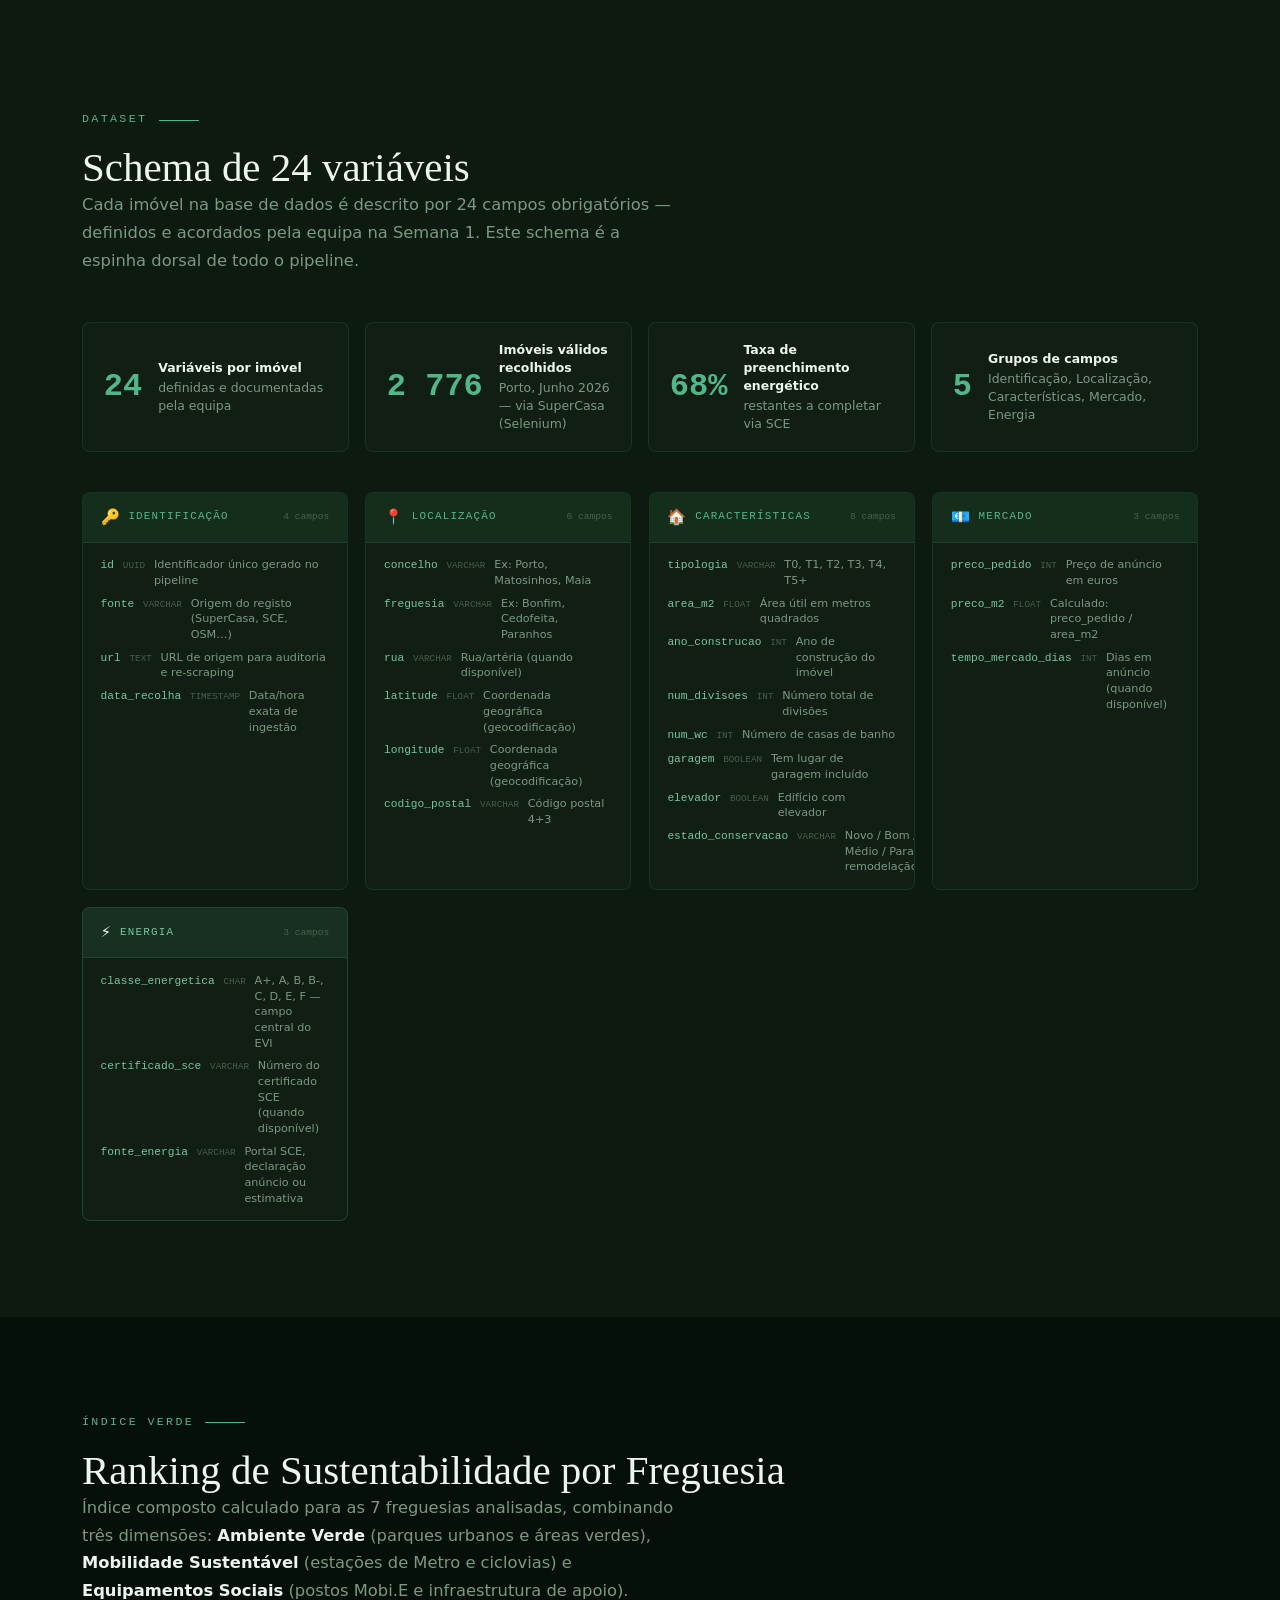
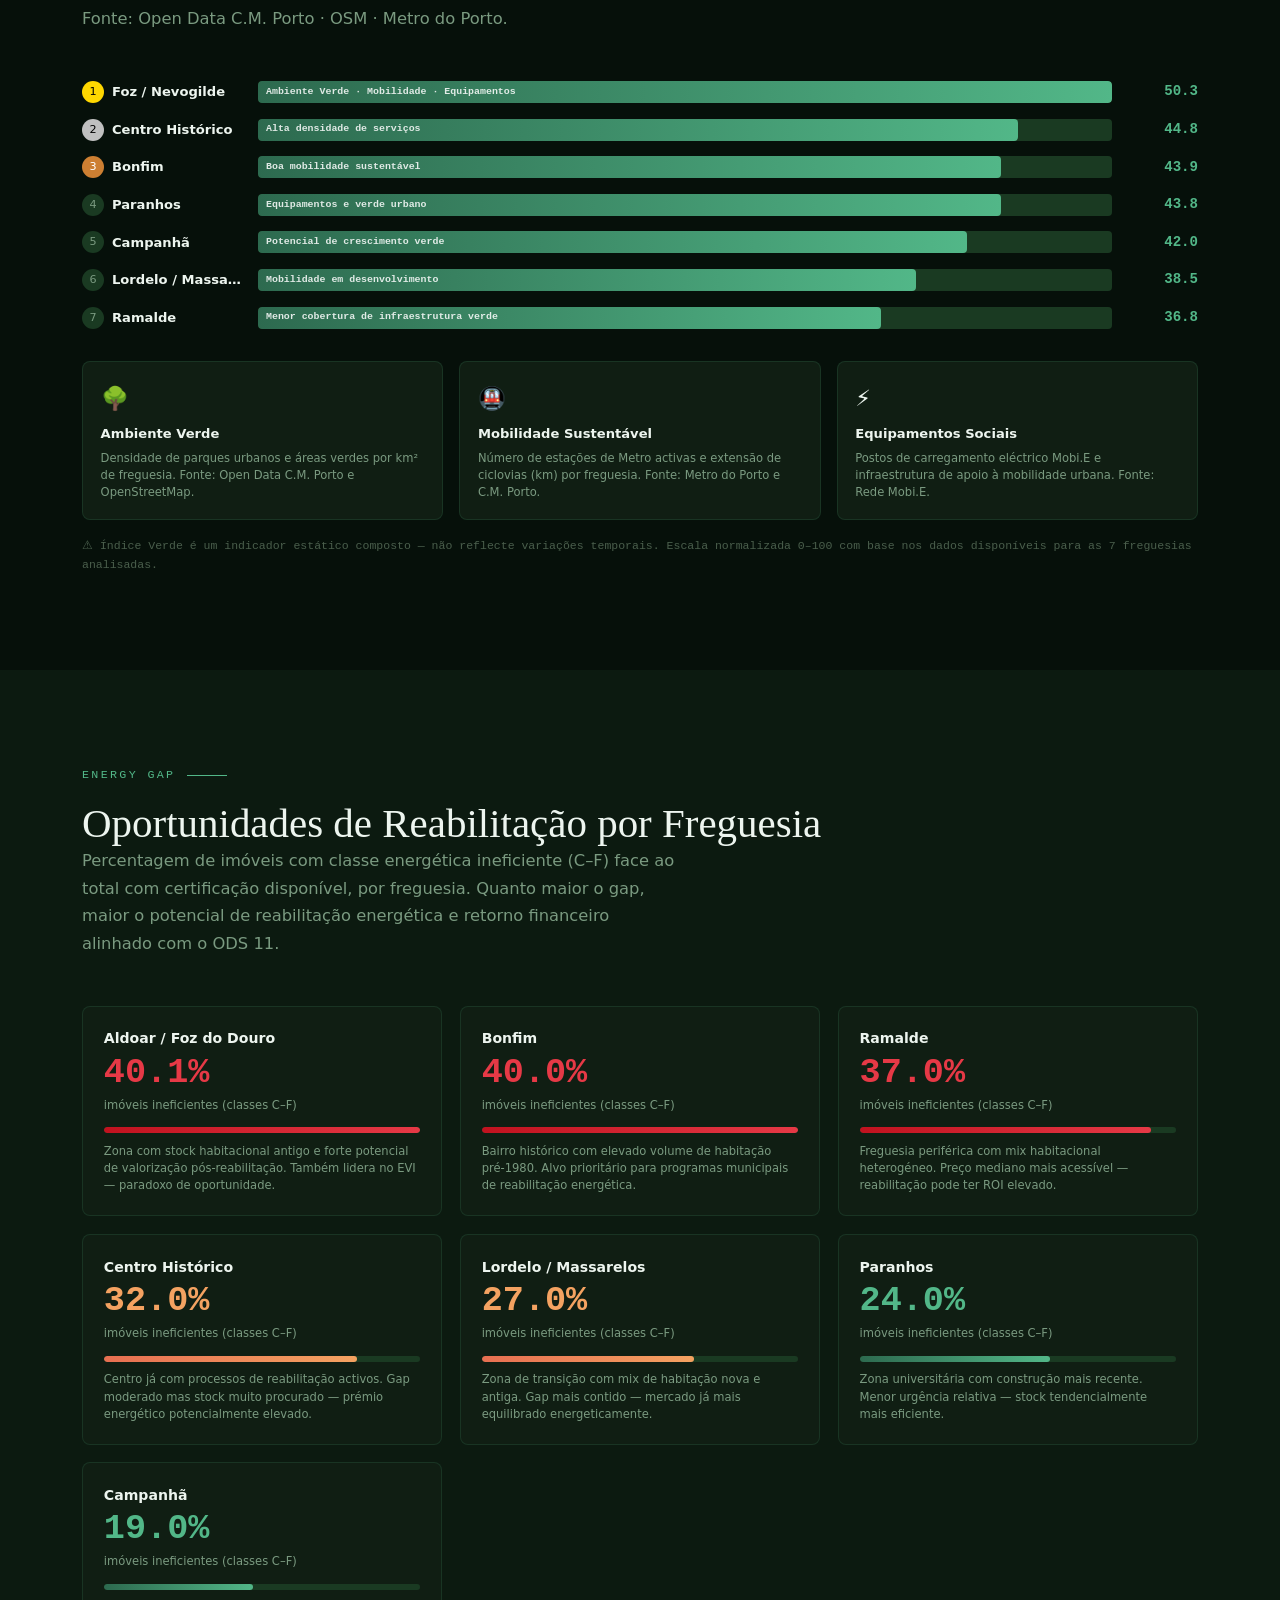
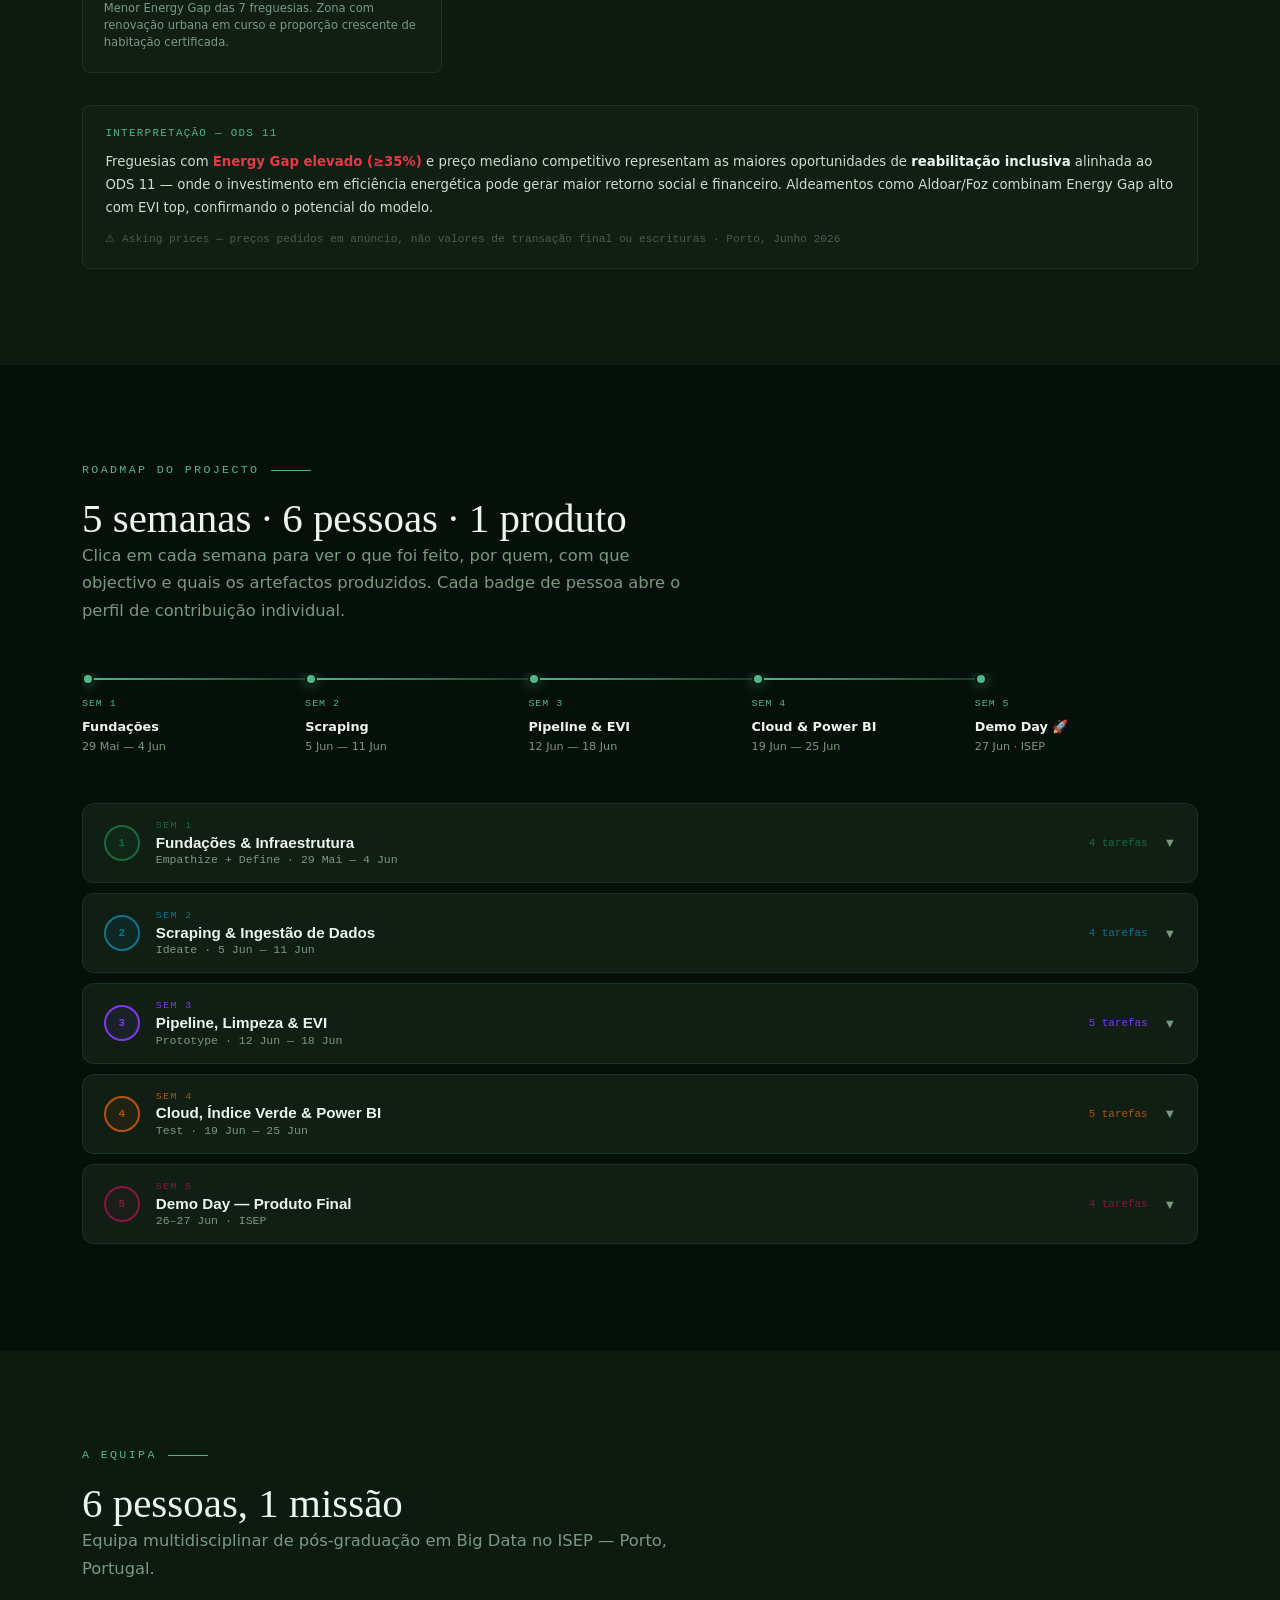
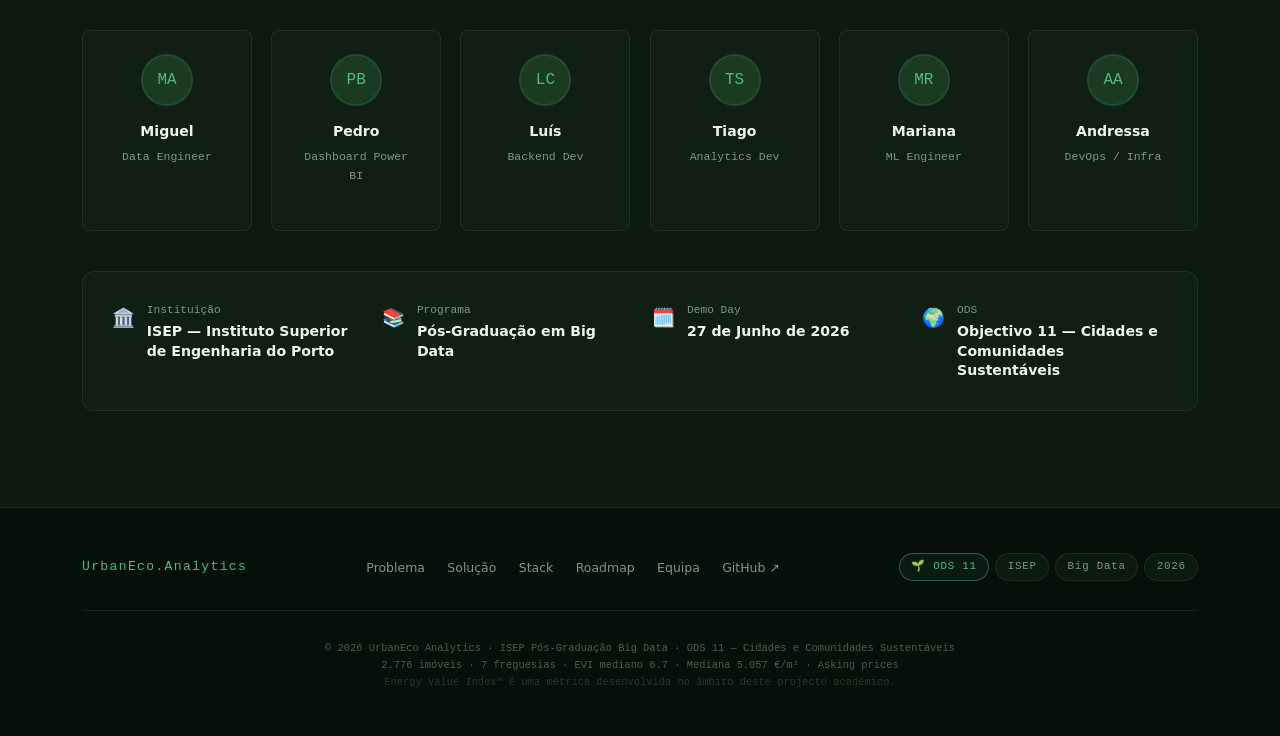
==== commit 5995cf7a: "Update index.html" ====
--- a/docs/index.html
+++ b/docs/index.html
@@ -1352,7 +1352,7 @@
     <div class="evi-formula-box fi">
       <div class="formula-label">// Fórmula EVI — Energy Value Index (escala 1–10)</div>
       <div class="formula-eq">
-        <span class="eq-g">EVI</span><span class="eq-d"> = (</span><span class="eq-g">energy_score × 0.55</span><span class="eq-d"> + </span><span class="eq-g">price_score × 0.45</span><span class="eq-d">) × 9 + 1</span>
+        <span class="eq-g">EVI</span><span class="eq-d"> = (</span><span class="eq-g">price_score × 0.5</span><span class="eq-d"> + </span><span class="eq-g">energy_score × 0.3</span><span class="eq-d"> + </span><span class="eq-g">location_score × 0.3</span><span class="eq-d">) × 20</span>
       </div>
       <div class="formula-components">
         <div class="fc">
@@ -1371,7 +1371,7 @@
           <p class="fc-d">Índice composto por freguesia: densidade de parques urbanos, estações de Metro, extensão de ciclovias e postos Mobi.E. Dados Open Data C.M. Porto.</p>
         </div>
         <div class="fc">
-          <div class="fc-w">n ≥ 3</div>
+          <div class="fc-w">n ≥ 4</div>
           <div class="fc-n">Amostra Mínima</div>
           <p class="fc-d">Cálculos e visualizações só são activados com pelo menos 3 imóveis no segmento. Mediana + P25/P75 — nunca média aritmética.</p>
         </div>
